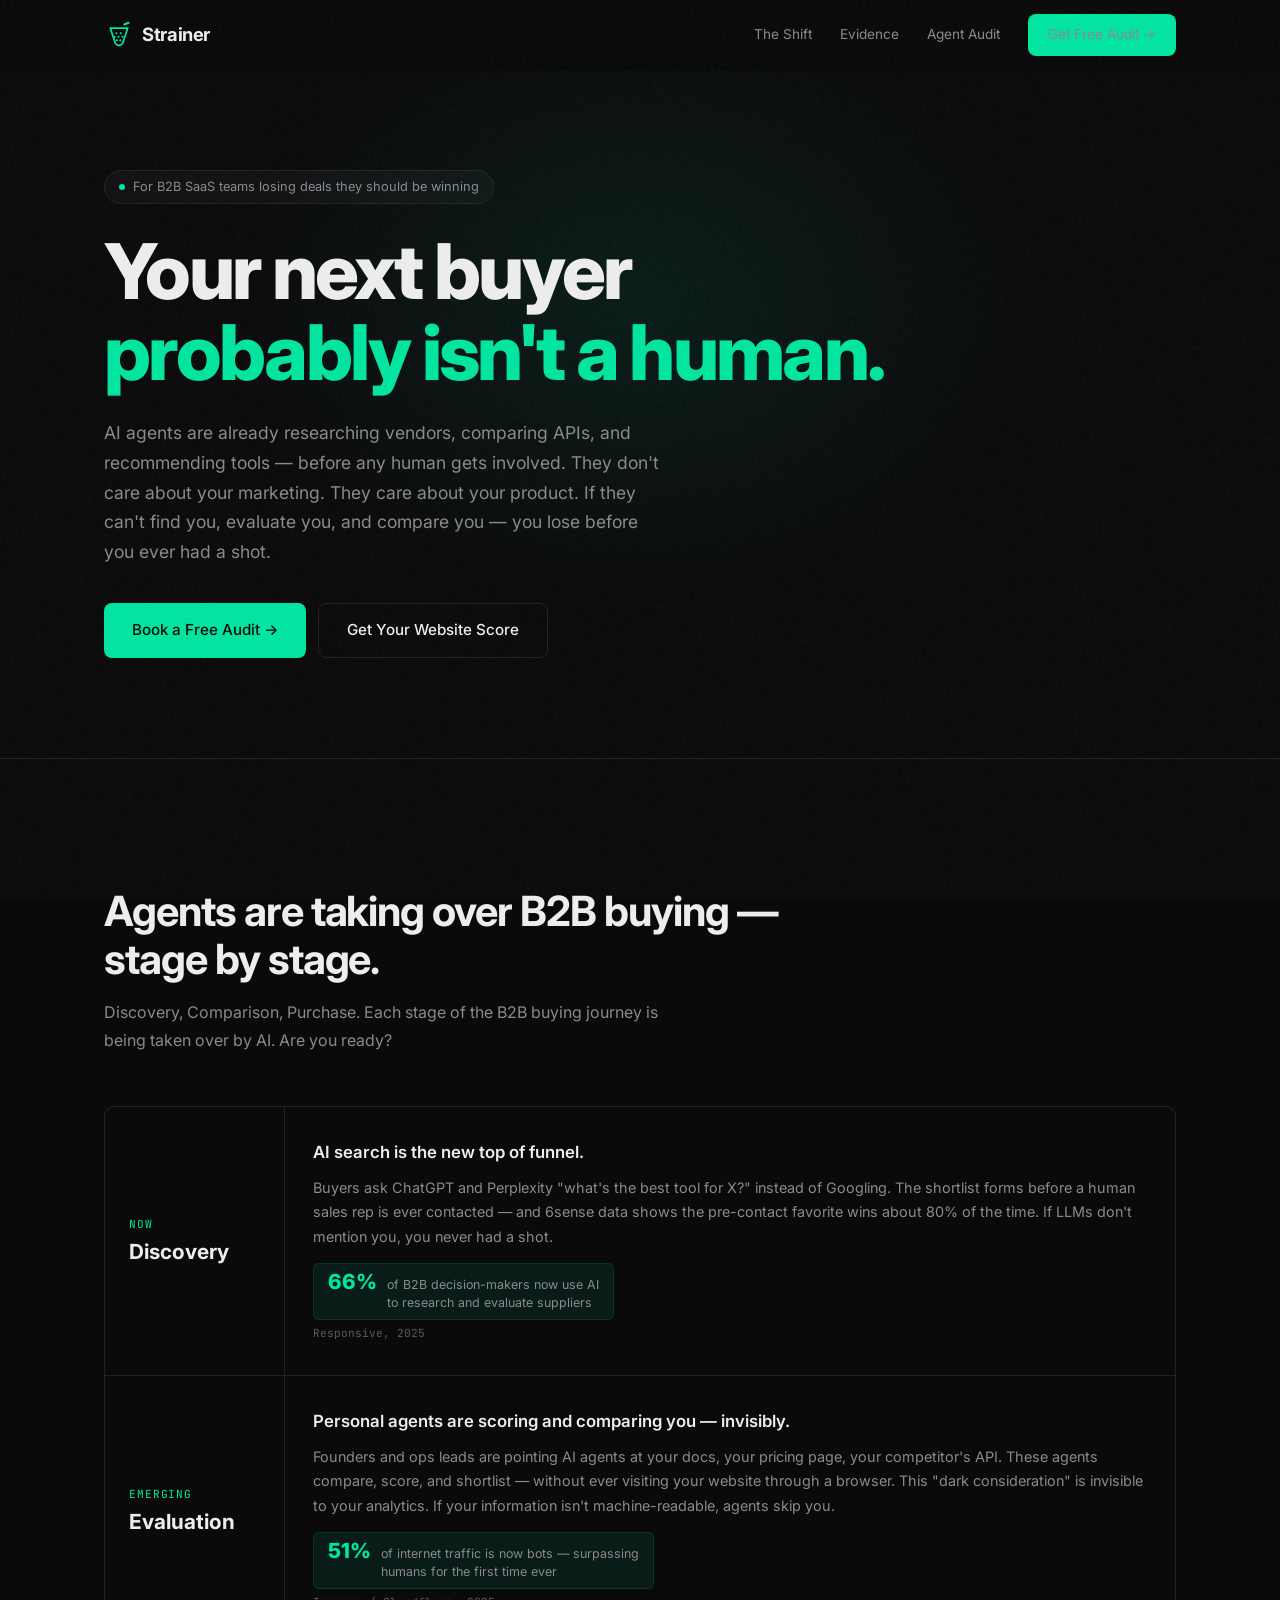
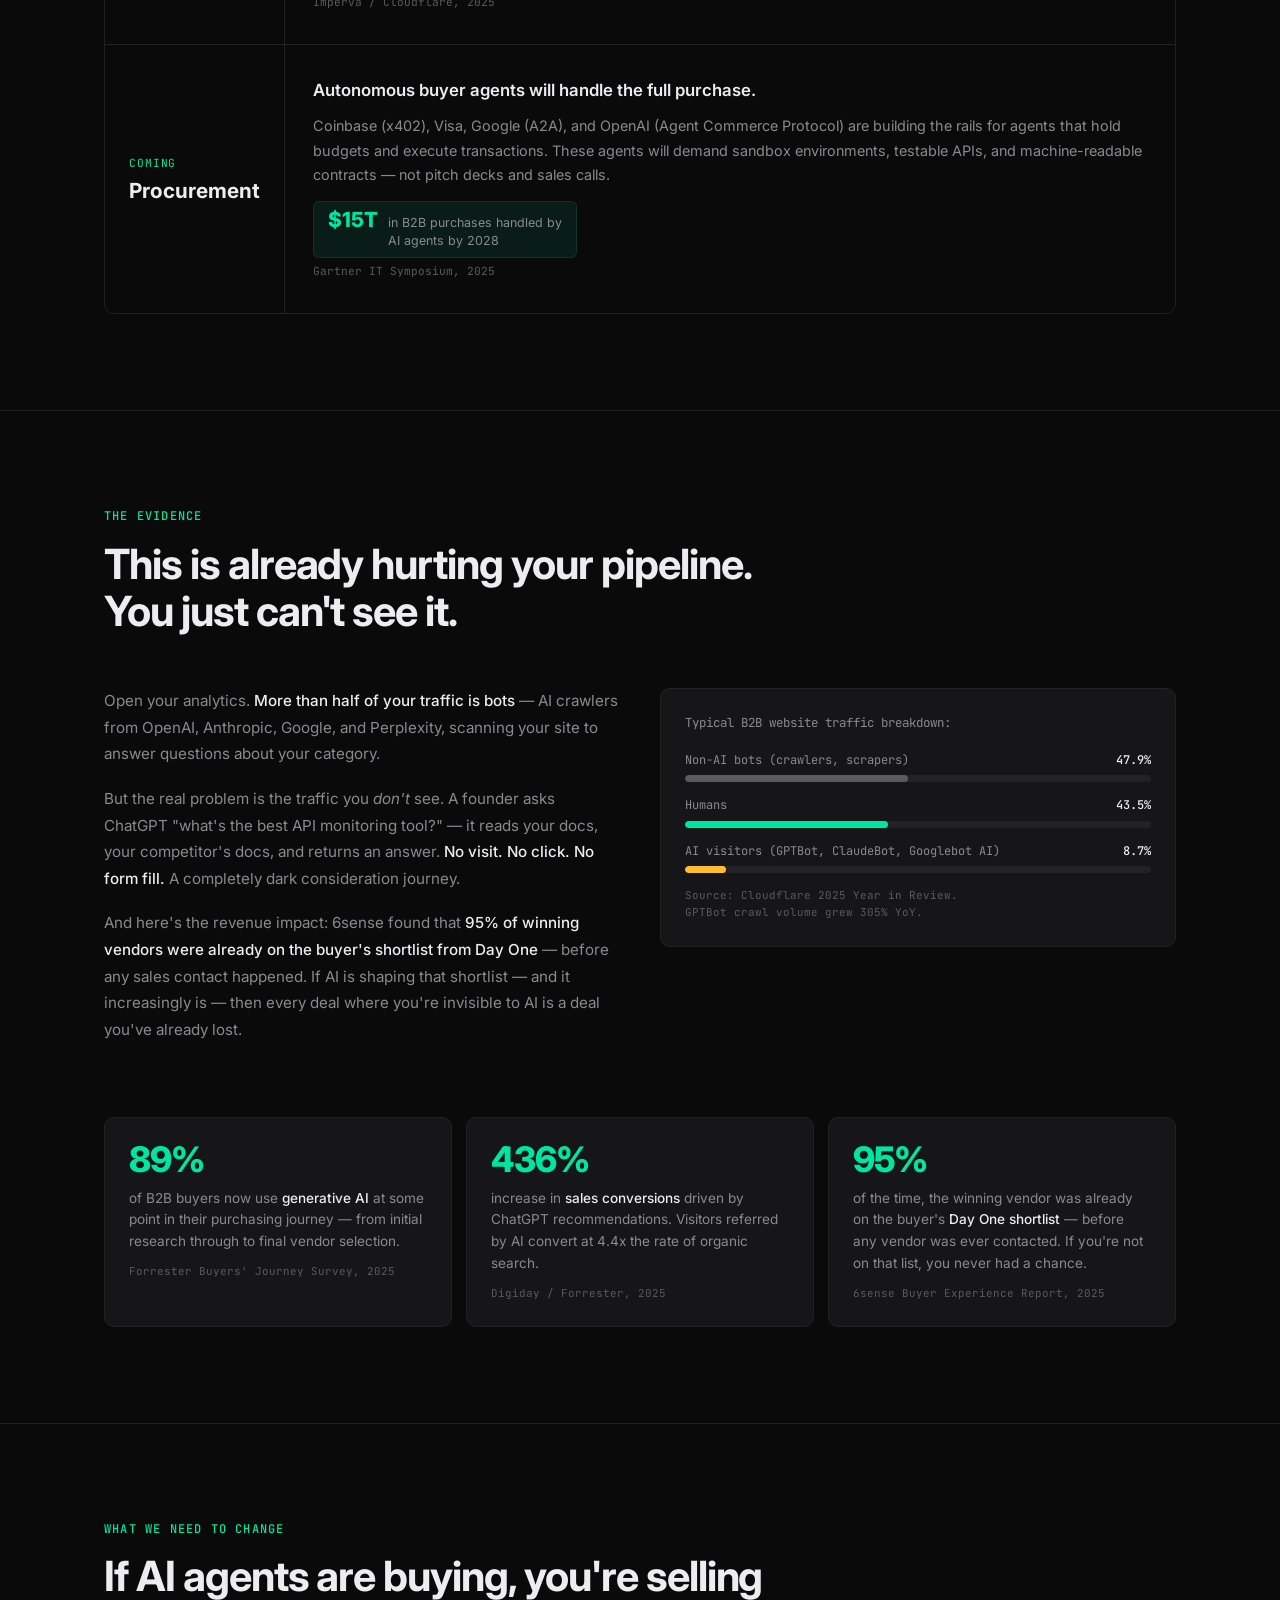
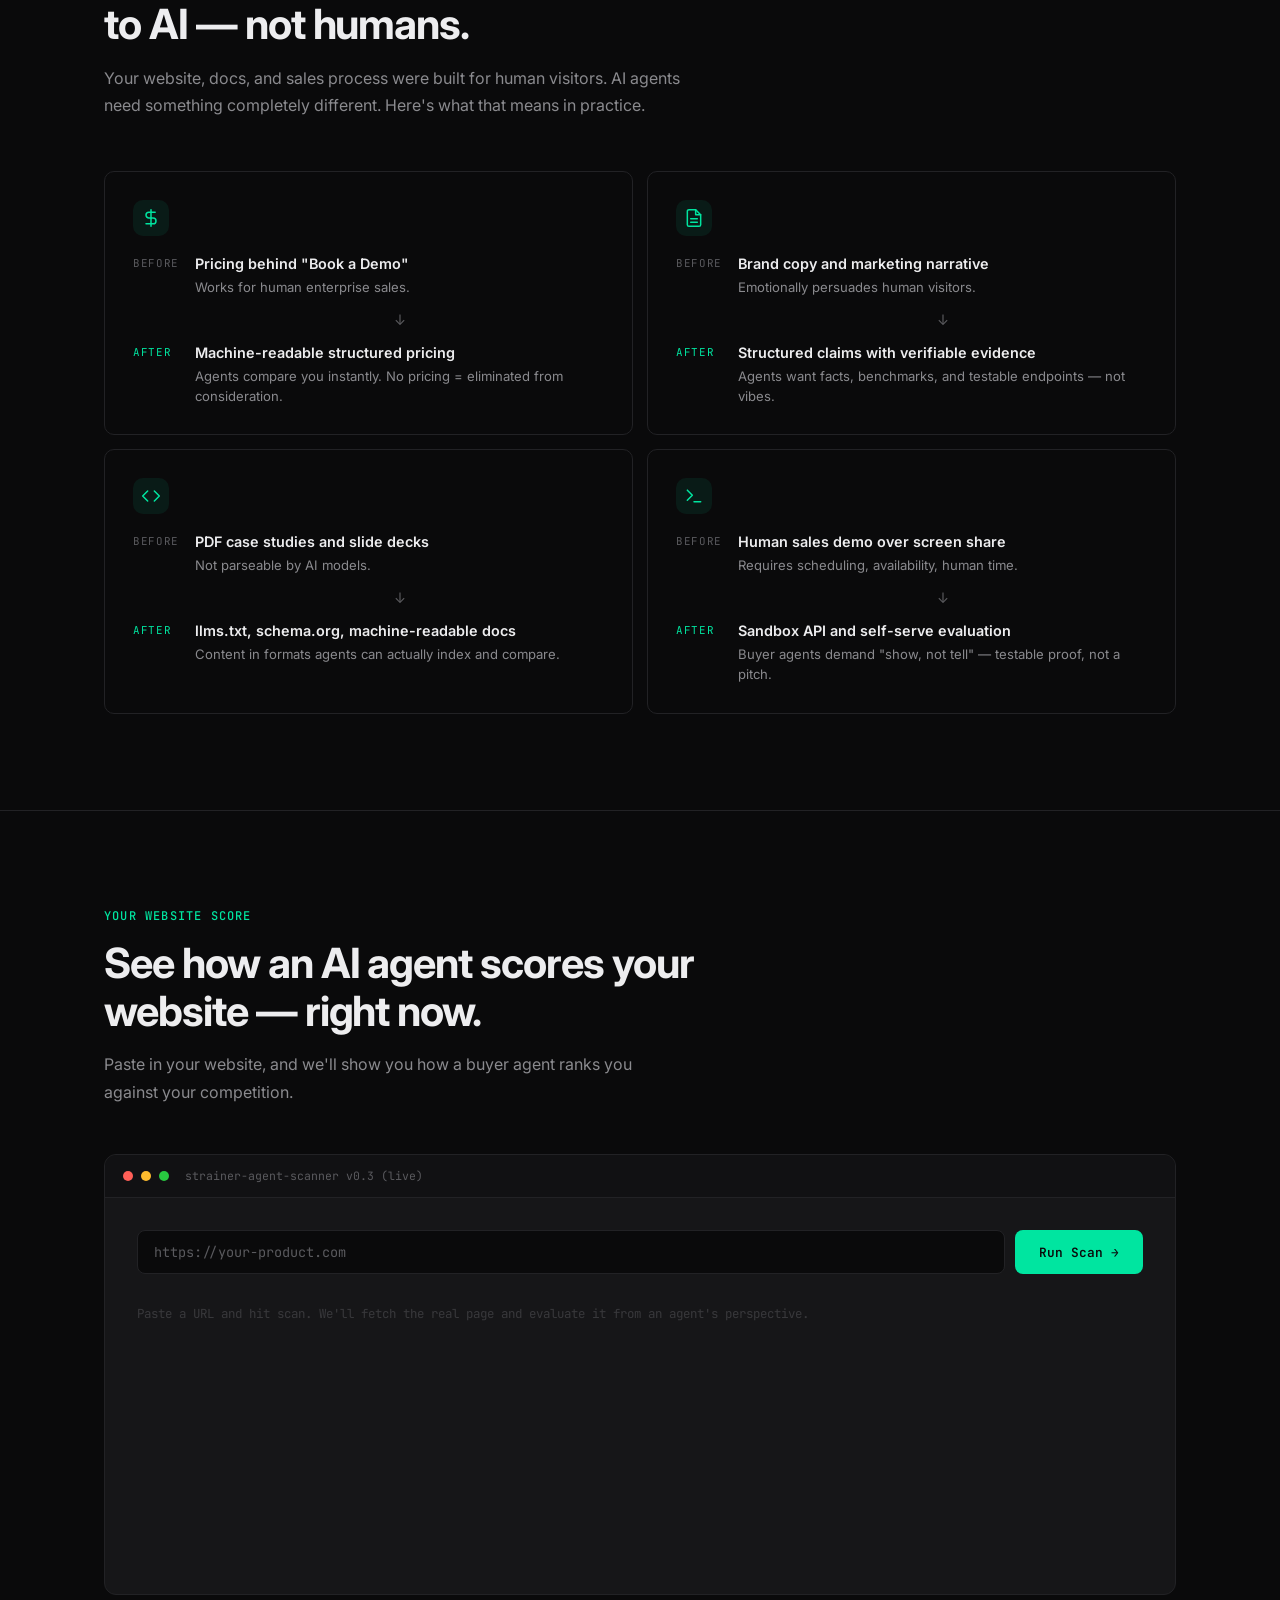
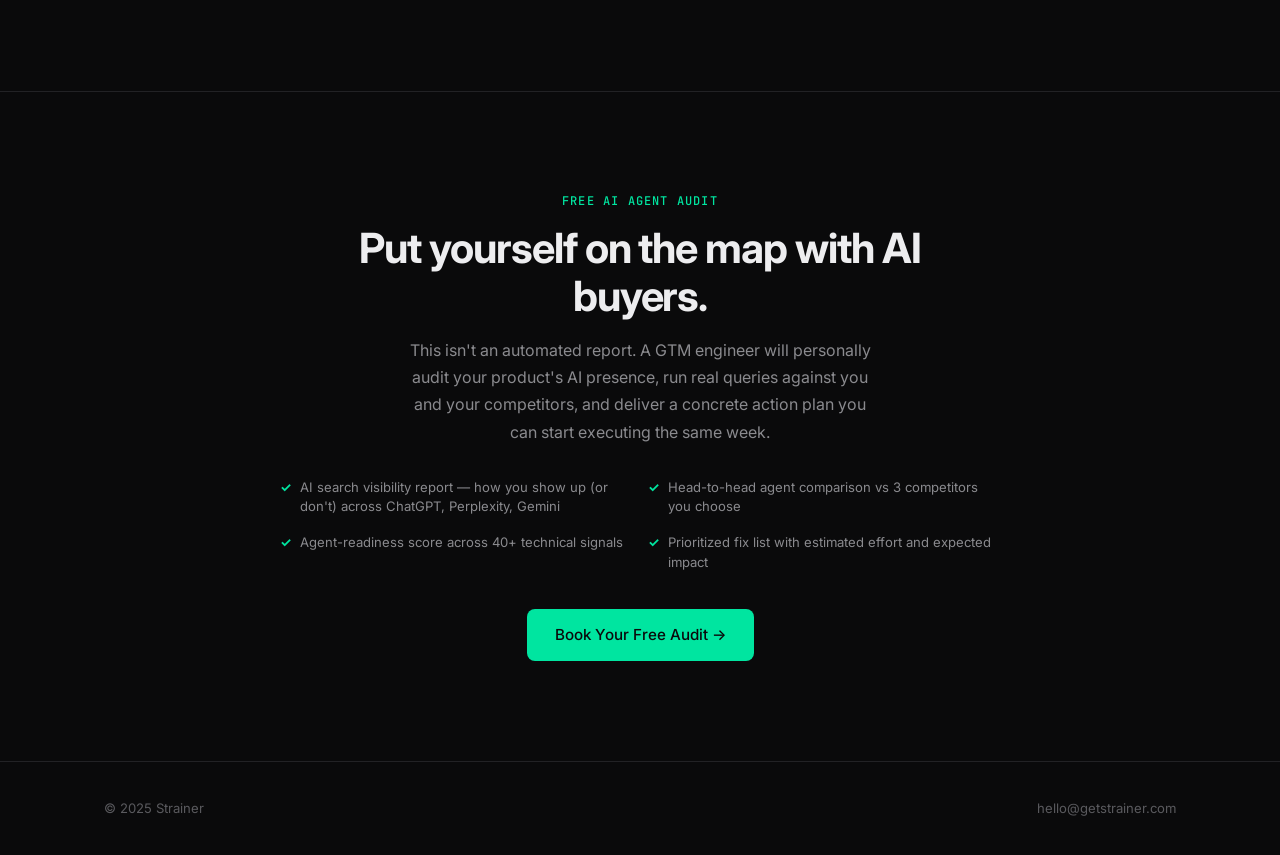
==== index.html @ af6a5005 "Update index.html" ====
<!DOCTYPE html>
<html lang="en">
<head>
    <!-- Privacy-friendly analytics by Plausible -->
<script async src="https://plausible.io/js/pa-DnuSqwWzhwF2BRM_CK2Dx.js"></script>
<script>
  window.plausible=window.plausible||function(){(plausible.q=plausible.q||[]).push(arguments)},plausible.init=plausible.init||function(i){plausible.o=i||{}};
  plausible.init()
</script>
    <script>
    !function(t,e){var o,n,p,r;e.__SV||(window.posthog=e,e._i=[],e.init=function(i,s,a){function g(t,e){var o=e.split(".");2==o.length&&(t=t[o[0]],e=o[1]),t[e]=function(){t.push([e].concat(Array.prototype.slice.call(arguments,0)))}}(p=t.createElement("script")).type="text/javascript",p.crossOrigin="anonymous",p.async=!0,p.src=s.api_host.replace(".i.posthog.com","-assets.i.posthog.com")+"/static/array.js",(r=t.getElementsByTagName("script")[0]).parentNode.insertBefore(p,r);var u=e;for(void 0!==a?u=e[a]=[]:a="posthog",u.people=u.people||[],Object.defineProperty(u,"toString",{configurable:!0,enumerable:!0,writable:!0,value:function(t){var e="posthog";return"posthog"!==a&&(e+="."+a),t||(e+=" (stub)"),e}}),Object.defineProperty(u.people,"toString",{configurable:!0,enumerable:!0,writable:!0,value:function(){return u.toString(1)+".people (stub)"}}),o="init capture register register_once register_for_session unregister unregister_for_session getFeatureFlag getFeatureFlagResult isFeatureEnabled reloadFeatureFlags updateEarlyAccessFeatureEnrollment getEarlyAccessFeatures on onFeatureFlags onSessionId getSurveys getActiveMatchingSurveys renderSurvey canRenderSurvey getNextSurveyStep identify setPersonProperties group resetGroups setPersonPropertiesForFlags resetPersonPropertiesForFlags setGroupPropertiesForFlags resetGroupPropertiesForFlags reset get_distinct_id getGroups get_session_id get_session_replay_url alias set_config startSessionRecording stopSessionRecording sessionRecordingStarted captureException loadToolbar get_property getSessionProperty createPersonProfile opt_in_capturing opt_out_capturing has_opted_in_capturing has_opted_out_capturing clear_opt_in_out_capturing debug".split(" "),n=0;n<o.length;n++)g(u,o[n]);e._i.push([i,s,a])},e.__SV=1)}(document,window.posthog||[]);
    posthog.init('phc_pkNp2dKYGXVrR8oMJzH35f4et3xNSL5hraXMkuQHuBr5', {
        api_host: 'https://eu.i.posthog.com',
        defaults: '2026-05-30',
    })
</script>
    <meta charset="UTF-8">
    <meta name="viewport" content="width=device-width, initial-scale=1.0">
    <title>Strainer — Help B2B Companies Sell to AI Agents</title>
    <meta name="description" content="Your next buyer isn't human. AI agents are researching, evaluating, and choosing B2B vendors. Most companies are invisible to them. Strainer helps you fix that.">
    <meta property="og:title" content="Strainer — Your Next Buyer Isn't Human">
    <meta property="og:description" content="AI agents are choosing B2B vendors. Is yours invisible?">
    <meta property="og:type" content="website">
    <meta property="og:url" content="https://getstrainer.com">
    <link rel="canonical" href="https://getstrainer.com">

    <link rel="preconnect" href="https://fonts.googleapis.com">
    <link rel="preconnect" href="https://fonts.gstatic.com" crossorigin>
    <link href="https://fonts.googleapis.com/css2?family=Inter:wght@300;400;500;600;700;800;900&family=JetBrains+Mono:wght@400;500;600&display=swap" rel="stylesheet">

    <style>
        *, *::before, *::after { margin: 0; padding: 0; box-sizing: border-box; }

        :root {
            --bg: #0a0a0b;
            --bg-elevated: #111113;
            --bg-card: #161618;
            --border: #222225;
            --border-hover: #333338;
            --text-primary: #ededef;
            --text-secondary: #8a8a8e;
            --text-tertiary: #5a5a5e;
            --accent: #00e5a0;
            --accent-dim: #00e5a020;
            --accent-mid: #00e5a040;
            --accent-glow: #00e5a015;
            --red: #ff5f57;
            --yellow: #febc2e;
            --green: #28c840;
            --font-body: 'Inter', -apple-system, BlinkMacSystemFont, sans-serif;
            --font-mono: 'JetBrains Mono', monospace;
        }

        html { scroll-behavior: smooth; -webkit-font-smoothing: antialiased; -moz-osx-font-smoothing: grayscale; }

        body {
            font-family: var(--font-body);
            background: var(--bg);
            color: var(--text-primary);
            line-height: 1.6;
            overflow-x: hidden;
            font-size: 15px;
        }

        body::before {
            content: '';
            position: fixed;
            top: 0; left: 0; width: 100%; height: 100%;
            background-image: url("data:image/svg+xml,%3Csvg viewBox='0 0 256 256' xmlns='http://www.w3.org/2000/svg'%3E%3Cfilter id='n'%3E%3CfeTurbulence type='fractalNoise' baseFrequency='0.9' numOctaves='4' stitchTiles='stitch'/%3E%3C/filter%3E%3Crect width='100%25' height='100%25' filter='url(%23n)' opacity='0.03'/%3E%3C/svg%3E");
            pointer-events: none;
            z-index: 9999;
        }

        a { color: inherit; text-decoration: none; }
        .container { max-width: 1120px; margin: 0 auto; padding: 0 24px; }

        /* NAV */
        nav {
            position: fixed; top: 0; left: 0; right: 0; z-index: 1000;
            padding: 14px 0;
            background: rgba(10, 10, 11, 0.85);
            backdrop-filter: blur(20px);
            -webkit-backdrop-filter: blur(20px);
            border-bottom: 1px solid transparent;
            transition: border-color 0.3s;
        }
        nav.scrolled { border-bottom-color: var(--border); }
        nav .container { display: flex; align-items: center; justify-content: space-between; }

        .logo {
            font-weight: 700; font-size: 1.15rem; letter-spacing: -0.02em;
            display: flex; align-items: center; gap: 8px;
        }
        .logo-mark {
            width: 30px; height: 30px;
            display: flex; align-items: center; justify-content: center;
        }
        .logo-mark svg { width: 28px; height: 28px; }

        .nav-links { display: flex; align-items: center; gap: 28px; }
        .nav-links a { font-size: 0.85rem; color: var(--text-secondary); transition: color 0.2s; font-weight: 400; }
        .nav-links a:hover { color: var(--text-primary); }

        .btn {
            display: inline-flex; align-items: center; gap: 8px;
            padding: 10px 20px; border-radius: 8px;
            font-family: var(--font-body); font-size: 0.85rem; font-weight: 500;
            cursor: pointer; transition: all 0.2s; border: none;
        }
        .btn-primary { background: var(--accent); color: #0a0a0b; }
        .btn-primary:hover { background: #00ffb3; transform: translateY(-1px); box-shadow: 0 4px 24px var(--accent-dim); }
        .btn-ghost { background: transparent; color: var(--text-primary); border: 1px solid var(--border); }
        .btn-ghost:hover { border-color: var(--border-hover); background: var(--bg-elevated); }
        .btn-large { font-size: 0.95rem; padding: 14px 28px; }

        /* HERO */
        .hero { padding: 170px 0 100px; position: relative; }
        .hero::before {
            content: '';
            position: absolute; top: 0; left: 50%; transform: translateX(-50%);
            width: 800px; height: 600px;
            background: radial-gradient(ellipse, var(--accent-glow) 0%, transparent 70%);
            pointer-events: none;
        }
        .hero-badge {
            display: inline-flex; align-items: center; gap: 8px;
            padding: 6px 14px; border: 1px solid var(--border); border-radius: 100px;
            font-size: 0.8rem; color: var(--text-secondary);
            margin-bottom: 28px; background: var(--bg-elevated);
        }
        .hero-badge .dot { width: 6px; height: 6px; background: var(--accent); border-radius: 50%; animation: pulse 2s infinite; }
        @keyframes pulse { 0%, 100% { opacity: 1; } 50% { opacity: 0.4; } }

        .hero h1 {
            font-size: clamp(2.8rem, 6.5vw, 4.8rem);
            font-weight: 800; line-height: 1.05; letter-spacing: -0.035em;
            max-width: 820px; margin-bottom: 24px;
        }
        .hero h1 .accent { color: var(--accent); }
        .hero p {
            font-size: 1.1rem; color: var(--text-secondary); max-width: 560px;
            line-height: 1.7; margin-bottom: 36px; font-weight: 400;
        }
        .hero-ctas { display: flex; gap: 12px; flex-wrap: wrap; }

        /* SECTIONS */
        section { padding: 96px 0; }
        .section-label {
            font-family: var(--font-mono); font-size: 0.75rem; color: var(--accent);
            text-transform: uppercase; letter-spacing: 0.1em; margin-bottom: 14px; font-weight: 500;
        }
        .section-heading {
            font-size: clamp(1.8rem, 3.5vw, 2.6rem);
            font-weight: 700; line-height: 1.15; letter-spacing: -0.025em;
            margin-bottom: 16px; max-width: 700px;
        }
        .section-sub {
            font-size: 1rem; color: var(--text-secondary); max-width: 580px;
            line-height: 1.7; font-weight: 400;
        }

        /* HORIZONS */
        .shift { border-top: 1px solid var(--border); }
        .horizons { margin-top: 52px; display: flex; flex-direction: column; }
        .horizon {
            display: grid; grid-template-columns: 180px 1fr;
            border: 1px solid var(--border); border-bottom: none;
            background: var(--bg); transition: background 0.3s;
        }
        .horizon:last-child { border-bottom: 1px solid var(--border); }
        .horizon:first-child { border-radius: 10px 10px 0 0; }
        .horizon:last-child { border-radius: 0 0 10px 10px; }
        .horizon:hover { background: var(--bg-elevated); }
        .horizon-left {
            padding: 32px 24px; border-right: 1px solid var(--border);
            display: flex; flex-direction: column; justify-content: center;
        }
        .horizon-phase {
            font-family: var(--font-mono); font-size: 0.7rem; text-transform: uppercase;
            letter-spacing: 0.08em; color: var(--accent); margin-bottom: 6px;
        }
        .horizon-stage { font-size: 1.3rem; font-weight: 700; line-height: 1.2; }
        .horizon-right { padding: 32px 28px; }
        .horizon-right h3 { font-size: 1.05rem; font-weight: 600; margin-bottom: 10px; }
        .horizon-right p { font-size: 0.9rem; color: var(--text-secondary); line-height: 1.7; margin-bottom: 14px; }
        .horizon-stat {
            display: inline-flex; align-items: baseline; gap: 10px;
            padding: 8px 14px; background: var(--accent-glow); border: 1px solid var(--accent-dim); border-radius: 6px;
        }
        .horizon-stat .stat-number { font-size: 1.3rem; font-weight: 800; color: var(--accent); line-height: 1; }
        .horizon-stat .stat-label { font-size: 0.78rem; color: var(--text-secondary); line-height: 1.4; }
        .stat-source { font-size: 0.7rem; color: var(--text-tertiary); margin-top: 5px; font-family: var(--font-mono); }

        /* EVIDENCE */
        .evidence { border-top: 1px solid var(--border); }
        .evidence-grid {
            display: grid; grid-template-columns: 1fr 1fr; gap: 40px;
            margin-top: 52px; align-items: start;
        }
        .evidence-text p { font-size: 0.95rem; color: var(--text-secondary); line-height: 1.75; margin-bottom: 18px; }
        .evidence-text p strong { color: var(--text-primary); font-weight: 500; }
        .evidence-visual {
            background: var(--bg-card); border: 1px solid var(--border); border-radius: 10px;
            padding: 24px; font-family: var(--font-mono); font-size: 0.75rem;
        }
        .traffic-bar-label { display: flex; justify-content: space-between; margin-bottom: 5px; font-size: 0.75rem; font-family: var(--font-mono); }
        .traffic-bar-label span:first-child { color: var(--text-secondary); }
        .traffic-bar-label span:last-child { color: var(--text-primary); font-weight: 500; }
        .traffic-bar { height: 7px; background: var(--border); border-radius: 4px; overflow: hidden; margin-bottom: 14px; }
        .traffic-bar-fill { height: 100%; border-radius: 4px; }
        .traffic-bar-fill.grey { background: var(--text-tertiary); }
        .traffic-bar-fill.green { background: var(--accent); }
        .traffic-bar-fill.yellow { background: var(--yellow); }

        /* REVENUE IMPACT */
        .revenue-impact {
            margin-top: 56px;
            display: grid; grid-template-columns: repeat(3, 1fr); gap: 14px;
        }
        .revenue-card {
            background: var(--bg-card); border: 1px solid var(--border); border-radius: 10px;
            padding: 24px; transition: border-color 0.3s;
        }
        .revenue-card:hover { border-color: var(--border-hover); }
        .revenue-card .big-stat {
            font-size: 2.2rem; font-weight: 800; color: var(--accent);
            line-height: 1; margin-bottom: 10px; letter-spacing: -0.03em;
        }
        .revenue-card .stat-desc { font-size: 0.85rem; color: var(--text-secondary); line-height: 1.6; }
        .revenue-card .stat-desc strong { color: var(--text-primary); font-weight: 500; }
        .revenue-card .stat-src { font-size: 0.68rem; color: var(--text-tertiary); margin-top: 10px; font-family: var(--font-mono); }

        /* WHAT'S CHANGING */
        .what-changing { border-top: 1px solid var(--border); }
        .wc-grid { display: grid; grid-template-columns: 1fr 1fr; gap: 14px; margin-top: 52px; }
        .wc-card {
            padding: 28px; border: 1px solid var(--border); border-radius: 10px;
            background: var(--bg); transition: all 0.3s;
        }
        .wc-card:hover { border-color: var(--border-hover); background: var(--bg-elevated); }
        .wc-icon { margin-bottom: 16px; width: 36px; height: 36px; display: flex; align-items: center; justify-content: center; background: rgba(0,229,160,0.08); border-radius: 10px; }
        .wc-icon svg { width: 20px; height: 20px; stroke: var(--accent); fill: none; stroke-width: 1.8; stroke-linecap: round; stroke-linejoin: round; }
        .wc-row { display: flex; align-items: flex-start; gap: 12px; }
        .wc-state {
            min-width: 50px; font-family: var(--font-mono); font-size: 0.68rem;
            text-transform: uppercase; letter-spacing: 0.06em; padding-top: 3px;
        }
        .wc-state.before { color: var(--text-tertiary); }
        .wc-state.after { color: var(--accent); }
        .wc-content h4 { font-size: 0.9rem; font-weight: 600; margin-bottom: 3px; }
        .wc-content p { font-size: 0.82rem; color: var(--text-secondary); line-height: 1.5; }
        .wc-arrow { text-align: center; color: var(--text-tertiary); font-size: 0.9rem; margin: 10px 0; padding-left: 62px; }

        /* SOME THINGS NEVER CHANGE */
        .never-change { border-top: 1px solid var(--border); }
        .nc-grid {
            display: grid; grid-template-columns: 1fr 1fr; gap: 40px;
            margin-top: 52px; align-items: start;
        }
        .nc-points { display: flex; flex-direction: column; gap: 20px; }
        .nc-point { display: flex; gap: 14px; align-items: flex-start; }
        .nc-icon {
            width: 36px; height: 36px; min-width: 36px;
            background: var(--bg-card); border: 1px solid var(--border); border-radius: 8px;
            display: flex; align-items: center; justify-content: center;
            color: var(--accent); font-size: 1rem;
        }
        .nc-point h4 { font-size: 0.95rem; font-weight: 600; margin-bottom: 4px; }
        .nc-point p { font-size: 0.85rem; color: var(--text-secondary); line-height: 1.6; }
        .nc-thesis {
            background: var(--bg-card); border: 1px solid var(--border); border-radius: 10px; padding: 28px;
        }
        .nc-thesis h3 { font-size: 1.1rem; font-weight: 700; margin-bottom: 14px; }
        .nc-thesis p { font-size: 0.9rem; color: var(--text-secondary); line-height: 1.75; margin-bottom: 14px; }
        .nc-thesis p:last-child { margin-bottom: 0; }
        .nc-thesis .hl { color: var(--accent); font-weight: 500; }

        /* SCANNER */
        .scanner { border-top: 1px solid var(--border); }
        .scanner-box {
            margin-top: 48px; background: var(--bg-card);
            border: 1px solid var(--border); border-radius: 12px; overflow: hidden;
        }
        .scanner-header {
            display: flex; align-items: center; gap: 8px;
            padding: 12px 18px; border-bottom: 1px solid var(--border); background: var(--bg-elevated);
        }
        .scanner-dot { width: 10px; height: 10px; border-radius: 50%; }
        .scanner-dot:nth-child(1) { background: var(--red); }
        .scanner-dot:nth-child(2) { background: var(--yellow); }
        .scanner-dot:nth-child(3) { background: var(--green); }
        .scanner-title { margin-left: 8px; font-family: var(--font-mono); font-size: 0.72rem; color: var(--text-tertiary); }
        .scanner-body { padding: 32px; }
        .scanner-input-row { display: flex; gap: 10px; margin-bottom: 28px; }
        .scanner-input {
            flex: 1; padding: 12px 16px;
            background: var(--bg); border: 1px solid var(--border); border-radius: 8px;
            color: var(--text-primary); font-family: var(--font-mono); font-size: 0.85rem;
            outline: none; transition: border-color 0.2s;
        }
        .scanner-input:focus { border-color: var(--accent); }
        .scanner-input::placeholder { color: var(--text-tertiary); }
        .scan-btn {
            padding: 12px 24px; background: var(--accent); color: #0a0a0b; border: none;
            border-radius: 8px; font-family: var(--font-mono); font-size: 0.8rem; font-weight: 600;
            cursor: pointer; transition: all 0.2s; white-space: nowrap;
        }
        .scan-btn:hover { background: #00ffb3; }
        .scan-btn:disabled { opacity: 0.5; cursor: not-allowed; }
        .scanner-output {
            font-family: var(--font-mono); font-size: 0.78rem; line-height: 1.9;
            min-height: 260px; color: var(--text-tertiary);
        }
        .scanner-output .line { opacity: 0; transform: translateY(3px); animation: lineIn 0.25s forwards; }
        .scanner-output .cmd { color: var(--accent); }
        .scanner-output .warn { color: var(--yellow); }
        .scanner-output .err { color: var(--red); }
        .scanner-output .ok { color: var(--green); }
        .scanner-output .info { color: var(--text-secondary); }
        .scanner-output .agent-says {
            display: block; margin-top: 8px; padding: 14px 16px;
            background: var(--bg); border: 1px solid var(--border); border-radius: 6px;
            color: var(--text-secondary); font-size: 0.78rem; line-height: 1.7; white-space: pre-wrap;
        }
        .scanner-output .agent-says em { color: var(--red); font-style: normal; font-weight: 500; }
        @keyframes lineIn { to { opacity: 1; transform: translateY(0); } }

        .scanner-cta {
            margin-top: 20px; padding: 18px 20px;
            background: var(--accent-glow); border: 1px solid var(--accent-dim); border-radius: 8px;
            display: none; align-items: center; justify-content: space-between; gap: 16px;
        }
        .scanner-cta.visible { display: flex; }
        .scanner-cta p { font-size: 0.9rem; color: var(--text-primary); }
        .scanner-cta p span { color: var(--text-secondary); font-size: 0.82rem; display: block; margin-top: 3px; }

        /* FINAL CTA */
        .final-cta { border-top: 1px solid var(--border); text-align: center; padding: 100px 0; }
        .final-cta .section-heading { max-width: 600px; margin: 0 auto 16px; }
        .final-cta .section-sub { max-width: 480px; margin: 0 auto 32px; }
        .audit-features { display: grid; grid-template-columns: 1fr 1fr; gap: 16px; margin-bottom: 36px; max-width: 720px; margin-left: auto; margin-right: auto; text-align: left; }
        .audit-feature { display: flex; align-items: flex-start; gap: 8px; font-size: 0.82rem; color: var(--text-secondary); line-height: 1.5; }
        .audit-feature .check { color: var(--accent); font-weight: 700; }

        /* FOOTER */
        footer { border-top: 1px solid var(--border); padding: 36px 0; }
        footer .container { display: flex; justify-content: space-between; align-items: center; }
        .footer-left { font-size: 0.82rem; color: var(--text-tertiary); }
        .footer-links { display: flex; gap: 20px; }
        .footer-links a { font-size: 0.82rem; color: var(--text-tertiary); transition: color 0.2s; }
        .footer-links a:hover { color: var(--text-secondary); }

        .reveal { opacity: 0; transform: translateY(20px); transition: opacity 0.5s ease, transform 0.5s ease; }
        .reveal.visible { opacity: 1; transform: translateY(0); }

        .mobile-menu-btn {
            display: none; background: none; border: none;
            color: var(--text-primary); font-size: 1.3rem; cursor: pointer; padding: 4px;
        }

        @media (max-width: 900px) {
            .horizon { grid-template-columns: 1fr; }
            .horizon-left { border-right: none; border-bottom: 1px solid var(--border); padding: 20px 24px; }
            .horizon-right { padding: 24px; }
            .evidence-grid, .nc-grid { grid-template-columns: 1fr; gap: 28px; }
            .wc-grid { grid-template-columns: 1fr; }
            .revenue-impact { grid-template-columns: 1fr; }
        }

        @media (max-width: 640px) {
            .hero { padding: 130px 0 72px; }
            .hero h1 { font-size: 2.3rem; }
            .nav-links { display: none; }
            .nav-links.open {
                display: flex; flex-direction: column;
                position: absolute; top: 100%; left: 0; right: 0;
                background: var(--bg); border-bottom: 1px solid var(--border);
                padding: 20px; gap: 16px;
            }
            .mobile-menu-btn { display: block; }
            .scanner-input-row { flex-direction: column; }
            .scanner-cta { flex-direction: column; text-align: center; }
            .hero-ctas { flex-direction: column; }
            .hero-ctas .btn { text-align: center; justify-content: center; }
            footer .container { flex-direction: column; gap: 14px; text-align: center; }
            section { padding: 64px 0; }
            .scanner-body { padding: 20px; }
            .audit-features { grid-template-columns: 1fr; gap: 12px; }
        }
    </style>
    <!-- RB2B visitor identification -->
    <script>!function(key) {if (window.reb2b) return;window.reb2b = {loaded: true};var s = document.createElement("script");s.async = true;s.src = "https://ddwl4m2hdecbv.cloudfront.net/b/" + key + "/" + key + ".js.gz";document.getElementsByTagName("script")[0].parentNode.insertBefore(s, document.getElementsByTagName("script")[0]);}("1N5W0HJ1PKO5");</script>
</head>
<body>

    <!-- NAV -->
    <nav id="nav">
        <div class="container">
            <a href="/" class="logo">
                <div class="logo-mark">
                    <svg viewBox="0 0 32 32" fill="none" xmlns="http://www.w3.org/2000/svg">
                        <!-- Handle -->
                        <path d="M22 4 L27 2" stroke="#00e5a0" stroke-width="2.2" stroke-linecap="round"/>
                        <!-- Bowl outline -->
                        <path d="M6 8 L26 8 L20 26 Q16 30 12 26 Z" stroke="#00e5a0" stroke-width="2" fill="none" stroke-linejoin="round"/>
                        <!-- Holes -->
                        <circle cx="13" cy="14" r="1.2" fill="#00e5a0"/>
                        <circle cx="18" cy="14" r="1.2" fill="#00e5a0"/>
                        <circle cx="15.5" cy="18" r="1.2" fill="#00e5a0"/>
                        <circle cx="11" cy="18" r="1.2" fill="#00e5a0"/>
                        <circle cx="20" cy="18" r="1.2" fill="#00e5a0"/>
                        <circle cx="13.5" cy="22" r="1.2" fill="#00e5a0"/>
                        <circle cx="17.5" cy="22" r="1.2" fill="#00e5a0"/>
                    </svg>
                </div>
                Strainer
            </a>
            <button class="mobile-menu-btn" onclick="document.querySelector('.nav-links').classList.toggle('open')" aria-label="Menu">&#9776;</button>
            <div class="nav-links">
                <a href="#shift">The Shift</a>
                <a href="#evidence">Evidence</a>
                <a href="#scanner">Agent Audit</a>
                <a href="https://calendly.com/dafydd-getstrainer/30min" target="_blank" class="btn btn-primary">Get Free Audit →</a>
            </div>
        </div>
    </nav>

    <!-- HERO -->
    <section class="hero">
        <div class="container">
            <div class="hero-badge">
                <span class="dot"></span>
                For B2B SaaS teams losing deals they should be winning
            </div>
            <h1 class="reveal">Your next buyer<br><span class="accent">probably isn't a human.</span></h1>
            <p class="reveal">AI agents are already researching vendors, comparing APIs, and recommending tools — before any human gets involved. They don't care about your marketing. They care about your product. If they can't find you, evaluate you, and compare you — you lose before you ever had a shot.</p>
            <div class="hero-ctas reveal">
                <a href="https://calendly.com/dafydd-getstrainer/30min" target="_blank" class="btn btn-primary btn-large">Book a Free Audit →</a>
                <a href="#scanner" class="btn btn-ghost btn-large">Get Your Website Score</a>
            </div>
        </div>
    </section>

    <!-- THE SHIFT -->
    <section class="shift" id="shift">
        <div class="container">
            <div class="section-label reveal">The Shift</div>
            <h2 class="section-heading reveal">Agents are taking over B2B buying — stage by stage.</h2>
            <p class="section-sub reveal">Discovery, Comparison, Purchase. Each stage of the B2B buying journey is being taken over by AI. Are you ready?</p>

            <div class="horizons">
                <div class="horizon reveal">
                    <div class="horizon-left">
                        <div class="horizon-phase">Now</div>
                        <div class="horizon-stage">Discovery</div>
                    </div>
                    <div class="horizon-right">
                        <h3>AI search is the new top of funnel.</h3>
                        <p>Buyers ask ChatGPT and Perplexity "what's the best tool for X?" instead of Googling. The shortlist forms before a human sales rep is ever contacted — and 6sense data shows the pre-contact favorite wins about 80% of the time. If LLMs don't mention you, you never had a shot.</p>
                        <div class="horizon-stat">
                            <span class="stat-number">66%</span>
                            <span class="stat-label">of B2B decision-makers now use AI<br>to research and evaluate suppliers</span>
                        </div>
                        <div class="stat-source">Responsive, 2025</div>
                    </div>
                </div>

                <div class="horizon reveal">
                    <div class="horizon-left">
                        <div class="horizon-phase">Emerging</div>
                        <div class="horizon-stage">Evaluation</div>
                    </div>
                    <div class="horizon-right">
                        <h3>Personal agents are scoring and comparing you — invisibly.</h3>
                        <p>Founders and ops leads are pointing AI agents at your docs, your pricing page, your competitor's API. These agents compare, score, and shortlist — without ever visiting your website through a browser. This "dark consideration" is invisible to your analytics. If your information isn't machine-readable, agents skip you.</p>
                        <div class="horizon-stat">
                            <span class="stat-number">51%</span>
                            <span class="stat-label">of internet traffic is now bots — surpassing<br>humans for the first time ever</span>
                        </div>
                        <div class="stat-source">Imperva / Cloudflare, 2025</div>
                    </div>
                </div>

                <div class="horizon reveal">
                    <div class="horizon-left">
                        <div class="horizon-phase">Coming</div>
                        <div class="horizon-stage">Procurement</div>
                    </div>
                    <div class="horizon-right">
                        <h3>Autonomous buyer agents will handle the full purchase.</h3>
                        <p>Coinbase (x402), Visa, Google (A2A), and OpenAI (Agent Commerce Protocol) are building the rails for agents that hold budgets and execute transactions. These agents will demand sandbox environments, testable APIs, and machine-readable contracts — not pitch decks and sales calls.</p>
                        <div class="horizon-stat">
                            <span class="stat-number">$15T</span>
                            <span class="stat-label">in B2B purchases handled by<br>AI agents by 2028</span>
                        </div>
                        <div class="stat-source">Gartner IT Symposium, 2025</div>
                    </div>
                </div>
            </div>
        </div>
    </section>

    <!-- EVIDENCE -->
    <section class="evidence" id="evidence">
        <div class="container">
            <div class="section-label reveal">The Evidence</div>
            <h2 class="section-heading reveal">This is already hurting your pipeline. You just can't see it.</h2>

            <div class="evidence-grid">
                <div class="evidence-text reveal">
                    <p>Open your analytics. <strong>More than half of your traffic is bots</strong> — AI crawlers from OpenAI, Anthropic, Google, and Perplexity, scanning your site to answer questions about your category.</p>
                    <p>But the real problem is the traffic you <em>don't</em> see. A founder asks ChatGPT "what's the best API monitoring tool?" — it reads your docs, your competitor's docs, and returns an answer. <strong>No visit. No click. No form fill.</strong> A completely dark consideration journey.</p>
                    <p>And here's the revenue impact: 6sense found that <strong>95% of winning vendors were already on the buyer's shortlist from Day One</strong> — before any sales contact happened. If AI is shaping that shortlist — and it increasingly is — then every deal where you're invisible to AI is a deal you've already lost.</p>
                </div>
                <div class="evidence-visual reveal">
                    <div style="color: var(--text-secondary); margin-bottom: 18px; font-size: 0.78rem;">Typical B2B website traffic breakdown:</div>
                    <div class="traffic-bar-container">
                        <div class="traffic-bar-label"><span>Non-AI bots (crawlers, scrapers)</span><span>47.9%</span></div>
                        <div class="traffic-bar"><div class="traffic-bar-fill grey" style="width: 47.9%"></div></div>
                        <div class="traffic-bar-label"><span>Humans</span><span>43.5%</span></div>
                        <div class="traffic-bar"><div class="traffic-bar-fill green" style="width: 43.5%"></div></div>
                        <div class="traffic-bar-label"><span>AI visitors (GPTBot, ClaudeBot, Googlebot AI)</span><span>8.7%</span></div>
                        <div class="traffic-bar"><div class="traffic-bar-fill yellow" style="width: 8.7%"></div></div>
                    </div>
                    <div style="color: var(--text-tertiary); font-size: 0.68rem; margin-top: 14px; line-height: 1.6;">
                        Source: Cloudflare 2025 Year in Review.<br>
                        GPTBot crawl volume grew 305% YoY.
                    </div>
                </div>
            </div>

            <!-- Revenue Impact Cards -->
            <div class="revenue-impact">
                <div class="revenue-card reveal">
                    <div class="big-stat">89%</div>
                    <div class="stat-desc">of B2B buyers now use <strong>generative AI</strong> at some point in their purchasing journey — from initial research through to final vendor selection.</div>
                    <div class="stat-src">Forrester Buyers' Journey Survey, 2025</div>
                </div>
                <div class="revenue-card reveal">
                    <div class="big-stat">436%</div>
                    <div class="stat-desc">increase in <strong>sales conversions</strong> driven by ChatGPT recommendations. Visitors referred by AI convert at 4.4x the rate of organic search.</div>
                    <div class="stat-src">Digiday / Forrester, 2025</div>
                </div>
                <div class="revenue-card reveal">
                    <div class="big-stat">95%</div>
                    <div class="stat-desc">of the time, the winning vendor was already on the buyer's <strong>Day One shortlist</strong> — before any vendor was ever contacted. If you're not on that list, you never had a chance.</div>
                    <div class="stat-src">6sense Buyer Experience Report, 2025</div>
                </div>
            </div>
        </div>
    </section>

    <!-- WHAT NEEDS TO CHANGE -->
    <section class="what-changing" id="changing">
        <div class="container">
            <div class="section-label reveal">What We Need to Change</div>
            <h2 class="section-heading reveal">If AI agents are buying, you're selling to AI — not humans.</h2>
            <p class="section-sub reveal">Your website, docs, and sales process were built for human visitors. AI agents need something completely different. Here's what that means in practice.</p>

            <div class="wc-grid">
                <div class="wc-card reveal">
                    <div class="wc-icon"><svg viewBox="0 0 24 24"><path d="M12 2v20M17 5H9.5a3.5 3.5 0 0 0 0 7h5a3.5 3.5 0 0 1 0 7H6"/></svg></div>
                    <div class="wc-row">
                        <div class="wc-state before">Before</div>
                        <div class="wc-content">
                            <h4>Pricing behind "Book a Demo"</h4>
                            <p>Works for human enterprise sales.</p>
                        </div>
                    </div>
                    <div class="wc-arrow">↓</div>
                    <div class="wc-row">
                        <div class="wc-state after">After</div>
                        <div class="wc-content">
                            <h4>Machine-readable structured pricing</h4>
                            <p>Agents compare you instantly. No pricing = eliminated from consideration.</p>
                        </div>
                    </div>
                </div>

                <div class="wc-card reveal">
                    <div class="wc-icon"><svg viewBox="0 0 24 24"><path d="M14 2H6a2 2 0 0 0-2 2v16a2 2 0 0 0 2 2h12a2 2 0 0 0 2-2V8z"/><polyline points="14 2 14 8 20 8"/><line x1="16" y1="13" x2="8" y2="13"/><line x1="16" y1="17" x2="8" y2="17"/></svg></div>
                    <div class="wc-row">
                        <div class="wc-state before">Before</div>
                        <div class="wc-content">
                            <h4>Brand copy and marketing narrative</h4>
                            <p>Emotionally persuades human visitors.</p>
                        </div>
                    </div>
                    <div class="wc-arrow">↓</div>
                    <div class="wc-row">
                        <div class="wc-state after">After</div>
                        <div class="wc-content">
                            <h4>Structured claims with verifiable evidence</h4>
                            <p>Agents want facts, benchmarks, and testable endpoints — not vibes.</p>
                        </div>
                    </div>
                </div>

                <div class="wc-card reveal">
                    <div class="wc-icon"><svg viewBox="0 0 24 24"><polyline points="16 18 22 12 16 6"/><polyline points="8 6 2 12 8 18"/></svg></div>
                    <div class="wc-row">
                        <div class="wc-state before">Before</div>
                        <div class="wc-content">
                            <h4>PDF case studies and slide decks</h4>
                            <p>Not parseable by AI models.</p>
                        </div>
                    </div>
                    <div class="wc-arrow">↓</div>
                    <div class="wc-row">
                        <div class="wc-state after">After</div>
                        <div class="wc-content">
                            <h4>llms.txt, schema.org, machine-readable docs</h4>
                            <p>Content in formats agents can actually index and compare.</p>
                        </div>
                    </div>
                </div>

                <div class="wc-card reveal">
                    <div class="wc-icon"><svg viewBox="0 0 24 24"><polyline points="4 17 10 11 4 5"/><line x1="12" y1="19" x2="20" y2="19"/></svg></div>
                    <div class="wc-row">
                        <div class="wc-state before">Before</div>
                        <div class="wc-content">
                            <h4>Human sales demo over screen share</h4>
                            <p>Requires scheduling, availability, human time.</p>
                        </div>
                    </div>
                    <div class="wc-arrow">↓</div>
                    <div class="wc-row">
                        <div class="wc-state after">After</div>
                        <div class="wc-content">
                            <h4>Sandbox API and self-serve evaluation</h4>
                            <p>Buyer agents demand "show, not tell" — testable proof, not a pitch.</p>
                        </div>
                    </div>
                </div>
            </div>
        </div>
    </section>

    <!-- SCANNER -->
    <section class="scanner" id="scanner">
        <div class="container">
            <div class="section-label reveal">Your Website Score</div>
            <h2 class="section-heading reveal">See how an AI agent scores your website — right now.</h2>
            <p class="section-sub reveal">Paste in your website, and we'll show you how a buyer agent ranks you against your competition.</p>

            <div class="scanner-box reveal">
                <div class="scanner-header">
                    <span class="scanner-dot"></span>
                    <span class="scanner-dot"></span>
                    <span class="scanner-dot"></span>
                    <span class="scanner-title">strainer-agent-scanner v0.3 (live)</span>
                </div>
                <div class="scanner-body">
                    <div class="scanner-input-row">
                        <input type="url" class="scanner-input" id="scanUrl" placeholder="https://your-product.com" />
                        <button class="scan-btn" id="scanBtn" onclick="runScan()">Run Scan →</button>
                    </div>
                    <div class="scanner-output" id="scannerOutput">
                        <div style="color: var(--text-tertiary); opacity: 0.5">Paste a URL and hit scan. We'll fetch the real page and evaluate it from an agent's perspective.</div>
                    </div>
                    <div class="scanner-cta" id="scannerCta">
                        <p>
                            This is a surface-level scan.
                            <span>The full AI Agent Audit tests 40+ signals and tells you exactly how to fix each one.</span>
                        </p>
                        <a href="https://calendly.com/dafydd-getstrainer/30min" target="_blank" class="btn btn-primary" style="white-space: nowrap;">Get Full Audit →</a>
                    </div>
                </div>
            </div>
        </div>
    </section>

    <!-- FINAL CTA -->
    <section class="final-cta">
        <div class="container">
            <div class="section-label reveal">Free AI Agent Audit</div>
            <h2 class="section-heading reveal">Put yourself on the map with AI buyers.</h2>
            <p class="section-sub reveal">This isn't an automated report. A GTM engineer will personally audit your product's AI presence, run real queries against you and your competitors, and deliver a concrete action plan you can start executing the same week.</p>

            <div class="audit-features reveal">
                <div class="audit-feature"><span class="check">✓</span> AI search visibility report — how you show up (or don't) across ChatGPT, Perplexity, Gemini</div>
                <div class="audit-feature"><span class="check">✓</span> Head-to-head agent comparison vs 3 competitors you choose</div>
                <div class="audit-feature"><span class="check">✓</span> Agent-readiness score across 40+ technical signals</div>
                <div class="audit-feature"><span class="check">✓</span> Prioritized fix list with estimated effort and expected impact</div>
            </div>

            <a href="https://calendly.com/dafydd-getstrainer/30min" target="_blank" class="btn btn-primary btn-large reveal">Book Your Free Audit →</a>
        </div>
    </section>

    <!-- FOOTER -->
    <footer>
        <div class="container">
            <div class="footer-left">&copy; 2025 Strainer</div>
            <div class="footer-links">
                <a href="mailto:hello@getstrainer.com">hello@getstrainer.com</a>
            </div>
        </div>
    </footer>

    <script>
        // Nav
        const nav = document.getElementById('nav');
        window.addEventListener('scroll', () => nav.classList.toggle('scrolled', window.scrollY > 20));

        // Reveal
        const obs = new IntersectionObserver((entries) => {
            entries.forEach(e => { if (e.isIntersecting) e.target.classList.add('visible'); });
        }, { threshold: 0.08, rootMargin: '0px 0px -30px 0px' });
        document.querySelectorAll('.reveal').forEach(el => obs.observe(el));
        setTimeout(() => document.querySelectorAll('.hero .reveal').forEach(el => el.classList.add('visible')), 80);

        // ========== SCANNER ==========
        // Your Cloudflare Worker (primary), public proxies as fallback
        // Replace WORKER_URL with your deployed worker URL, e.g.:
        // const WORKER_URL = 'https://strainer-proxy.YOUR-SUBDOMAIN.workers.dev';
        const WORKER_URL = null; // ← set this after deploying the worker

        const PROXIES = [
            ...(WORKER_URL ? [url => `${WORKER_URL}?url=${encodeURIComponent(url)}`] : []),
            url => `https://corsproxy.io/?${encodeURIComponent(url)}`,
            url => `https://api.allorigins.win/raw?url=${encodeURIComponent(url)}`,
            url => `https://api.codetabs.com/v1/proxy?quest=${encodeURIComponent(url)}`,
        ];

        async function fetchViaProxy(url) {
            for (let i = 0; i < PROXIES.length; i++) {
                try {
                    const controller = new AbortController();
                    const timeout = setTimeout(() => controller.abort(), 8000);
                    const resp = await fetch(PROXIES[i](url), { signal: controller.signal });
                    clearTimeout(timeout);
                    if (!resp.ok) continue;
                    const text = await resp.text();
                    if (text && text.length > 100) return text;
                } catch (e) { /* try next proxy */ }
            }
            return null;
        }

        async function runScan() {
            const rawUrl = document.getElementById('scanUrl').value.trim();
            if (!rawUrl) return;

            const btn = document.getElementById('scanBtn');
            const output = document.getElementById('scannerOutput');
            const cta = document.getElementById('scannerCta');
            btn.disabled = true;
            btn.textContent = 'Scanning...';
            output.innerHTML = '';
            cta.classList.remove('visible');

            let url = rawUrl;
            if (!url.startsWith('http')) url = 'https://' + url;
            let hostname, origin;
            try { const u = new URL(url); hostname = u.hostname; origin = u.origin; } catch { hostname = rawUrl; origin = ''; }

            const log = (text, delay) => new Promise(resolve => {
                setTimeout(() => {
                    const div = document.createElement('div');
                    div.className = 'line';
                    div.innerHTML = text;
                    output.appendChild(div);
                    output.scrollTop = output.scrollHeight;
                    resolve();
                }, delay);
            });

            await log(`<span class="cmd">$</span> strainer scan --target ${hostname} --live`, 0);
            await log(`<span class="info">Fetching ${hostname}...</span>`, 400);

            // Fetch main page
            let html = await fetchViaProxy(url);
            let fetchOk = !!html;

            if (!fetchOk) {
                await log(`<span class="warn">⚠ Could not fetch main page (site may block proxy requests).</span>`, 300);
                await log(`<span class="info">Checking auxiliary files (robots.txt, llms.txt)...</span>`, 300);
            } else {
                await log(`<span class="ok">✓</span> Fetched ${(html.length / 1024).toFixed(0)}KB of HTML`, 300);
            }

            // Fetch robots.txt and llms.txt in parallel
            const [robotsTxt, llmsTxt] = await Promise.all([
                origin ? fetchViaProxy(origin + '/robots.txt') : Promise.resolve(null),
                origin ? fetchViaProxy(origin + '/llms.txt') : Promise.resolve(null),
            ]);

            const parser = new DOMParser();
            const doc = fetchOk ? parser.parseFromString(html, 'text/html') : null;

            // Checks
            const c = {
                title: doc ? (doc.querySelector('title')?.textContent?.trim() || '') : '',
                metaDesc: doc ? (doc.querySelector('meta[name="description"]')?.getAttribute('content') || '') : '',
                jsonLd: doc ? doc.querySelectorAll('script[type="application/ld+json"]').length : 0,
                schemaOrg: fetchOk ? html.includes('schema.org') : false,
                hasLlmsTxt: llmsTxt && llmsTxt.length > 20 && !llmsTxt.includes('<!DOCTYPE') && !llmsTxt.includes('<html') && !/404|not found/i.test(llmsTxt.substring(0, 50)),
                hasPricing: fetchOk ? /pric(e|ing)\b/i.test(html) && /\$\d|€\d|£\d|\d+\s*\/\s*mo|\d+\s*per\s*(month|year)|free\s*tier|free\s*plan/i.test(html) : false,
                priceMentioned: fetchOk ? /pric(e|ing)\b/i.test(html) : false,
                hasApiDocs: fetchOk ? /api[-\s]?doc|swagger|openapi|\/docs\b|developer\s*portal/i.test(html) : false,
                contactGate: fetchOk ? /book\s*a?\s*(demo|call|meeting)|contact\s*sales|talk\s*to\s*sales|request\s*a?\s*demo/i.test(html) : false,
                wordCount: doc ? (doc.body?.textContent?.split(/\s+/).length || 0) : 0,
                hasTrial: fetchOk ? /free\s*trial|try\s*(it\s*)?free|start\s*free|sandbox|playground|demo\s*environment|self[- ]serve/i.test(html) : false,
                hasOpenApi: fetchOk ? /openapi|swagger/i.test(html) : false,
                blocksAI: robotsTxt ? /disallow.*\/(GPTBot|ClaudeBot|Anthropic|ChatGPT|anthropic-ai)/im.test(robotsTxt) : false,
                mentionsAI: robotsTxt ? /GPTBot|ClaudeBot|Anthropic|ChatGPT|PerplexityBot|Google-Extended/i.test(robotsTxt) : false,
                hasRobots: !!robotsTxt && robotsTxt.length > 10 && !robotsTxt.includes('<!DOCTYPE'),
            };

            // ── DISCOVERY ──
            await log('', 200);
            await log(`<span class="info">── DISCOVERY: Can agents find you? ──</span>`, 300);

            if (c.title) {
                await log(`<span class="ok">  ✓</span> Page title: "${c.title.substring(0, 60)}${c.title.length > 60 ? '...' : ''}"`, 250);
            } else if (fetchOk) {
                await log(`<span class="err">  ✗ No page title found</span>`, 250);
            }

            if (c.metaDesc) {
                await log(`<span class="ok">  ✓</span> Meta description found (${c.metaDesc.length} chars)`, 200);
            } else if (fetchOk) {
                await log(`<span class="err">  ✗ No meta description — agents can't summarize you</span>`, 200);
            }

            if (c.hasLlmsTxt) {
                await log(`<span class="ok">  ✓</span> llms.txt found — agents have a structured summary of your product`, 250);
            } else {
                await log(`<span class="err">  ✗ No llms.txt — agents have no structured description of your product</span>`, 250);
            }

            if (c.blocksAI) {
                await log(`<span class="err">  ✗ robots.txt blocks AI crawlers — agents cannot index your site</span>`, 250);
            } else if (c.mentionsAI) {
                await log(`<span class="ok">  ✓</span> robots.txt mentions AI crawlers — shows awareness`, 200);
            } else if (c.hasRobots) {
                await log(`<span class="warn">  ⚠ robots.txt exists but doesn't mention AI crawlers</span>`, 200);
            }

            if (c.jsonLd > 0) {
                await log(`<span class="ok">  ✓</span> JSON-LD structured data found (${c.jsonLd} block${c.jsonLd > 1 ? 's' : ''})`, 200);
            } else if (c.schemaOrg) {
                await log(`<span class="warn">  ⚠ Schema.org referenced but no JSON-LD blocks</span>`, 200);
            } else if (fetchOk) {
                await log(`<span class="err">  ✗ No structured data — agents see unstructured text only</span>`, 200);
            }

            // ── EVALUATION ──
            await log('', 200);
            await log(`<span class="info">── EVALUATION: Can agents compare you? ──</span>`, 300);

            if (c.hasPricing) {
                await log(`<span class="ok">  ✓</span> Pricing appears visible on page`, 250);
            } else if (c.priceMentioned && c.contactGate) {
                await log(`<span class="err">  ✗ Pricing mentioned but gated behind "book a demo"</span>`, 250);
            } else if (c.contactGate) {
                await log(`<span class="err">  ✗ No visible pricing — gated behind sales contact</span>`, 250);
            } else if (fetchOk) {
                await log(`<span class="warn">  ⚠ No pricing information detected</span>`, 250);
            }

            if (c.hasApiDocs) {
                await log(`<span class="ok">  ✓</span> API docs or developer portal referenced`, 200);
            } else if (fetchOk) {
                await log(`<span class="warn">  ⚠ No API docs or developer portal found</span>`, 200);
            }

            if (fetchOk && c.wordCount > 0) {
                const d = c.wordCount < 300 ? 'thin' : c.wordCount < 800 ? 'moderate' : 'substantial';
                await log(`<span class="${d === 'thin' ? 'warn' : 'ok'}">  ${d === 'thin' ? '⚠' : '✓'}</span> Page content: ~${c.wordCount} words (${d})`, 200);
            }

            // ── PROCUREMENT ──
            await log('', 200);
            await log(`<span class="info">── PROCUREMENT: Can agents trial you? ──</span>`, 300);

            if (c.hasTrial) {
                await log(`<span class="ok">  ✓</span> Free trial or sandbox detected`, 250);
            } else if (fetchOk) {
                await log(`<span class="err">  ✗ No self-serve trial, sandbox, or playground</span>`, 250);
            }

            if (c.hasOpenApi) {
                await log(`<span class="ok">  ✓</span> OpenAPI/Swagger spec referenced`, 200);
            } else if (fetchOk) {
                await log(`<span class="err">  ✗ No OpenAPI spec — agents can't programmatically test your API</span>`, 200);
            }

            // Score
            let score = 0;
            if (c.title) score += 5;
            if (c.metaDesc) score += 8;
            if (c.hasLlmsTxt) score += 15;
            if (c.jsonLd > 0) score += 15;
            if (c.hasPricing) score += 15;
            if (c.hasApiDocs) score += 10;
            if (c.hasTrial) score += 12;
            if (c.hasOpenApi) score += 10;
            if (c.wordCount > 300) score += 5;
            if (c.wordCount > 800) score += 5;
            if (c.blocksAI) score = Math.max(0, score - 15);

            // If we couldn't fetch main page but got some auxiliary data
            if (!fetchOk && !c.hasLlmsTxt && !c.hasRobots) {
                score = Math.floor(Math.random() * 20 + 15);
                await log(`<span class="warn">  ⚠ Limited analysis — could not reach main page or auxiliary files</span>`, 200);
            } else if (!fetchOk) {
                // We got some data from robots/llms.txt
                await log(`<span class="warn">  ⚠ Partial analysis — main page not fetchable, scored on auxiliary files only</span>`, 200);
            }

            await log('', 200);
            await log(`<span class="info">━━━━━━━━━━━━━━━━━━━━━━━━━━━━━━━━━━━━━━━━━━━━━━</span>`, 200);
            const sc = score >= 60 ? 'ok' : score >= 35 ? 'warn' : 'err';
            await log(`<span class="info">AGENT READINESS SCORE:</span> <span class="${sc}" style="font-size: 1.1em; font-weight: 700;">${score}/100</span>`, 300);
            await log(`<span class="info">Most B2B sites score 15–35. Top performers score 70+.</span>`, 200);
            await log(`<span class="info">━━━━━━━━━━━━━━━━━━━━━━━━━━━━━━━━━━━━━━━━━━━━━━</span>`, 200);

            // Agent evaluation
            await log('', 300);
            await log(`<span class="info">── BUYER AGENT'S INTERNAL EVALUATION ──</span>`, 400);

            let agent = '';
            const name = hostname.replace(/^www\./, '').split('.')[0];
            const Name = name.charAt(0).toUpperCase() + name.slice(1);

            if (c.blocksAI) {
                agent += `<em>Access: BLOCKED.</em> ${Name}'s robots.txt prevents AI crawlers from indexing. I cannot gather current information. This vendor is invisible to AI-assisted evaluation.\n\n`;
            }
            if (!c.hasPricing && c.contactGate) {
                agent += `<em>Pricing: UNKNOWN.</em> ${Name} requires human contact for pricing. I cannot compare cost-effectiveness. Deprioritizing in favor of vendors with transparent pricing.\n\n`;
            } else if (!c.hasPricing && fetchOk) {
                agent += `<em>Pricing: NOT FOUND.</em> Cannot determine if ${Name} fits budget. Flagging as "requires manual review."\n\n`;
            }
            if (!c.hasLlmsTxt && c.jsonLd === 0) {
                agent += `<em>Structured data: NONE.</em> No llms.txt or JSON-LD. Working from unstructured marketing copy only. My summary of ${Name} will be less accurate than competitors with structured data.\n\n`;
            }
            if (!c.hasTrial && fetchOk) {
                agent += `<em>Testability: ZERO.</em> No sandbox, trial, or demo environment. Cannot verify claims. Recommending alternatives where I can test directly.\n\n`;
            }
            if (c.contactGate && fetchOk) {
                agent += `<em>Evaluation friction: HIGH.</em> Multiple "book a demo" gates detected. Vendor optimized for human conversations, not automated evaluation. Deprioritizing.\n\n`;
            }
            if (score >= 60) {
                agent = `${Name} provides good machine-readable information. Pricing is parseable, documentation is accessible, evaluation can proceed without human contact. <em style="color: var(--green)">Including in shortlist.</em>`;
            }
            if (!agent && !fetchOk) {
                agent = `<em>Evaluation: INCOMPLETE.</em> Could not fully access ${Name}'s website. Many sites deploy protections that also block AI agents. If an agent can't read your site, it can't recommend you. Skipping in favor of accessible competitors.`;
            }

            if (agent) {
                const div = document.createElement('div');
                div.className = 'line';
                div.innerHTML = `<div class="agent-says">🤖 <strong>Buyer Agent (simulated):</strong>\n\n${agent.trim()}</div>`;
                setTimeout(() => { output.appendChild(div); output.scrollTop = output.scrollHeight; }, 400);
            }

            setTimeout(() => {
                btn.disabled = false;
                btn.textContent = 'Run Scan →';
                cta.classList.add('visible');
            }, 800);
        }

        document.getElementById('scanUrl').addEventListener('keypress', (e) => { if (e.key === 'Enter') runScan(); });
    </script>
</body>
</html>
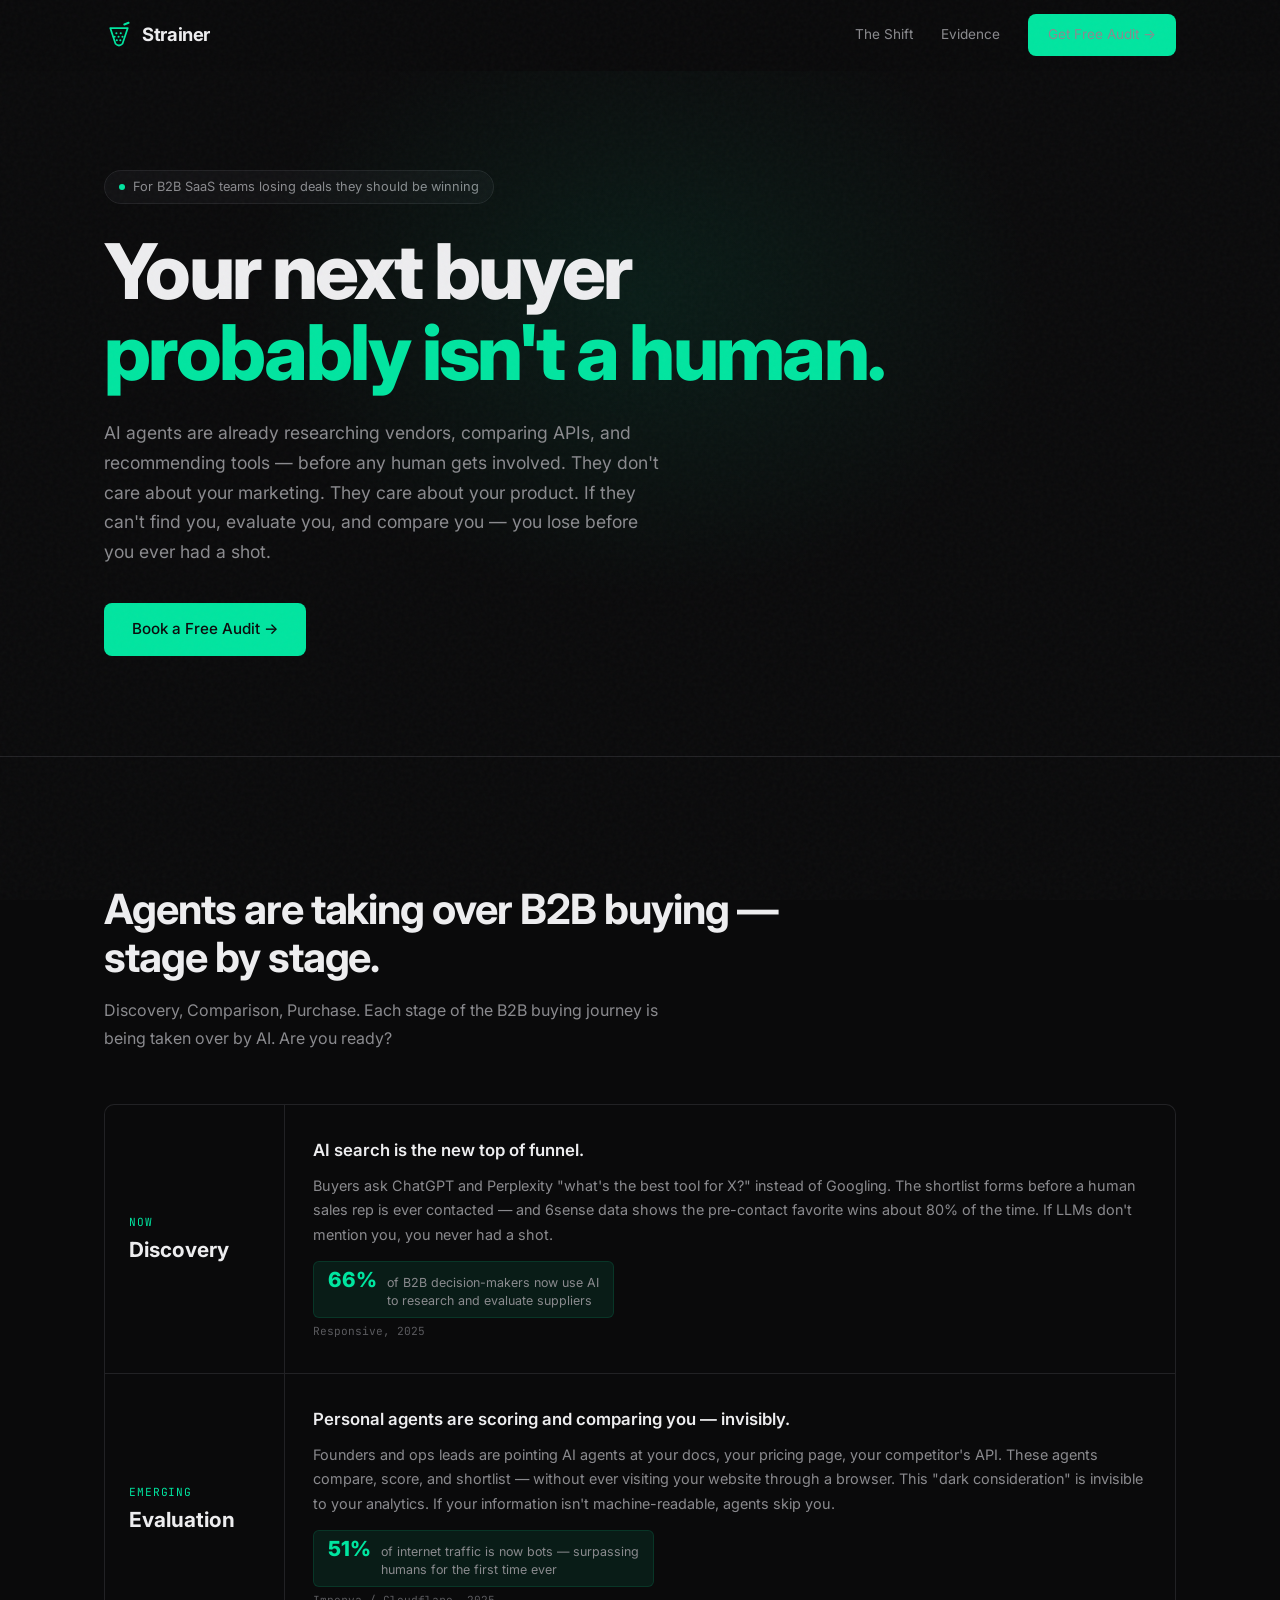
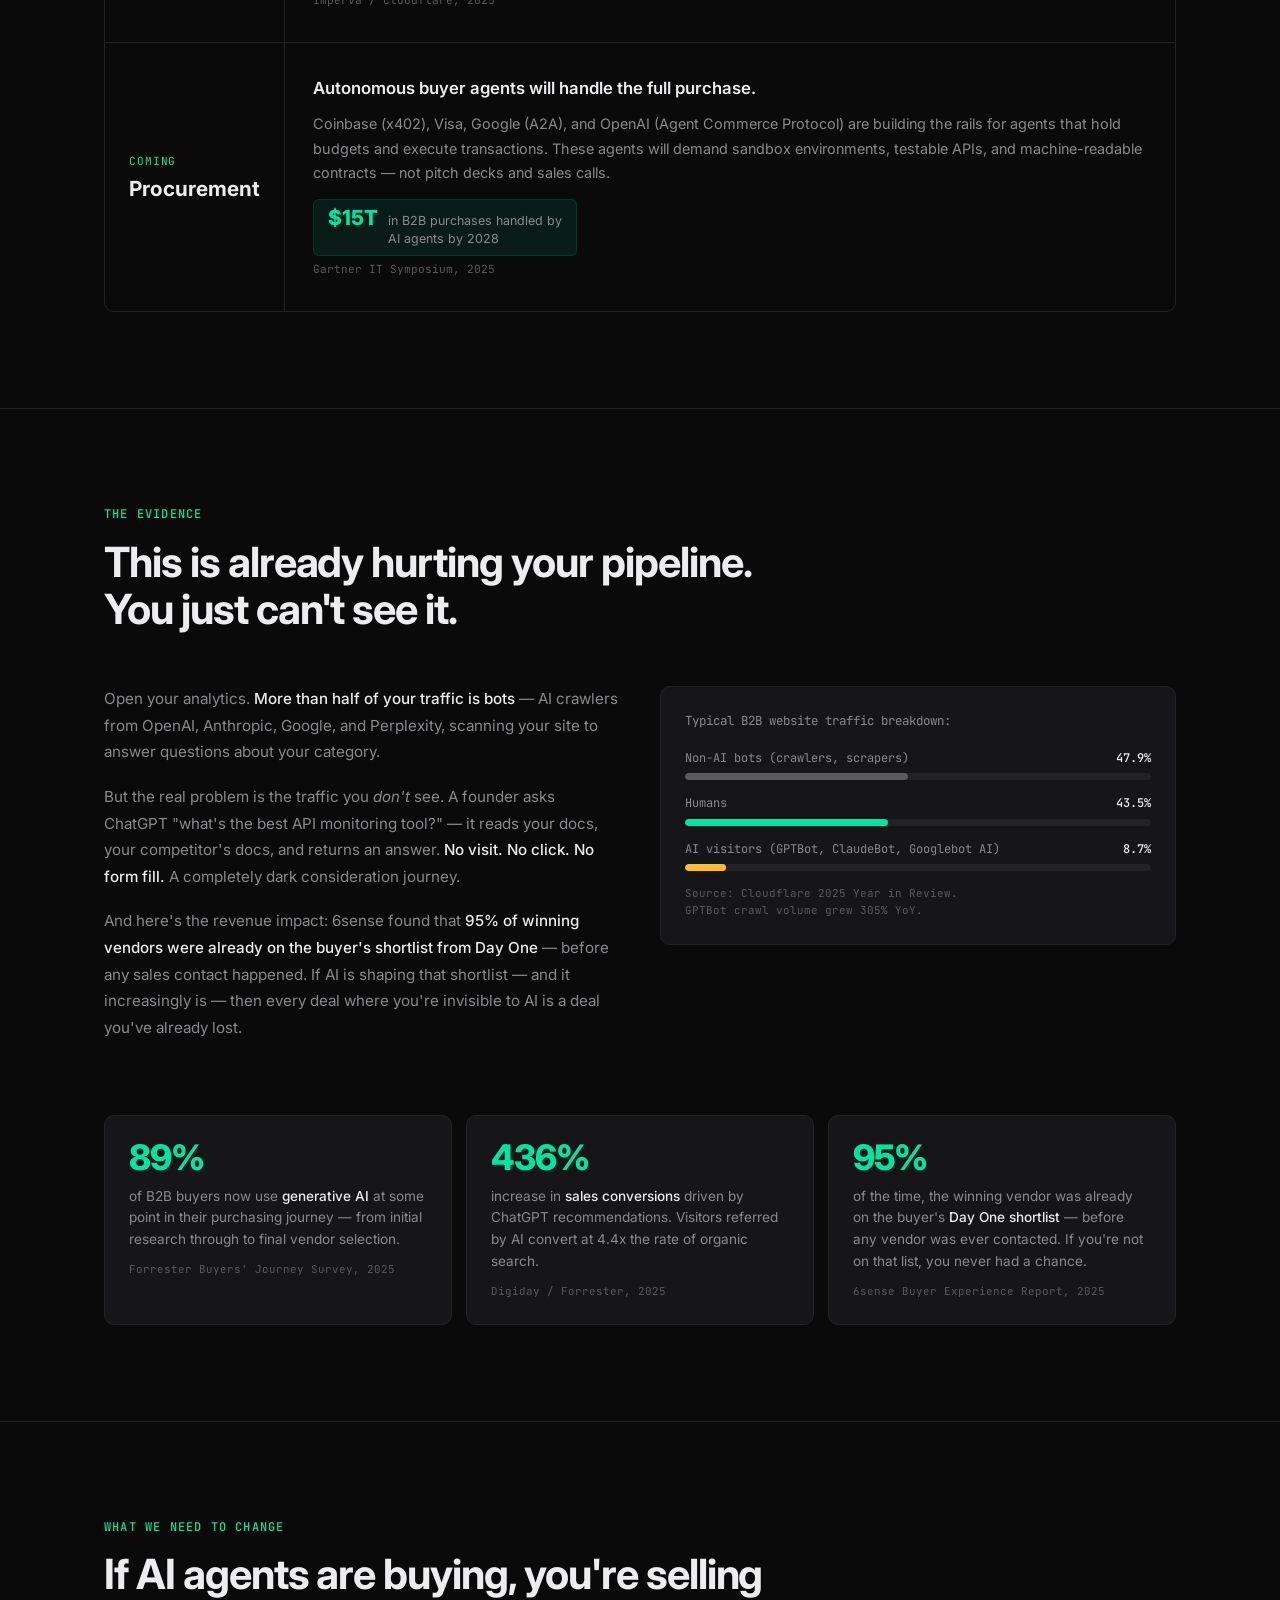
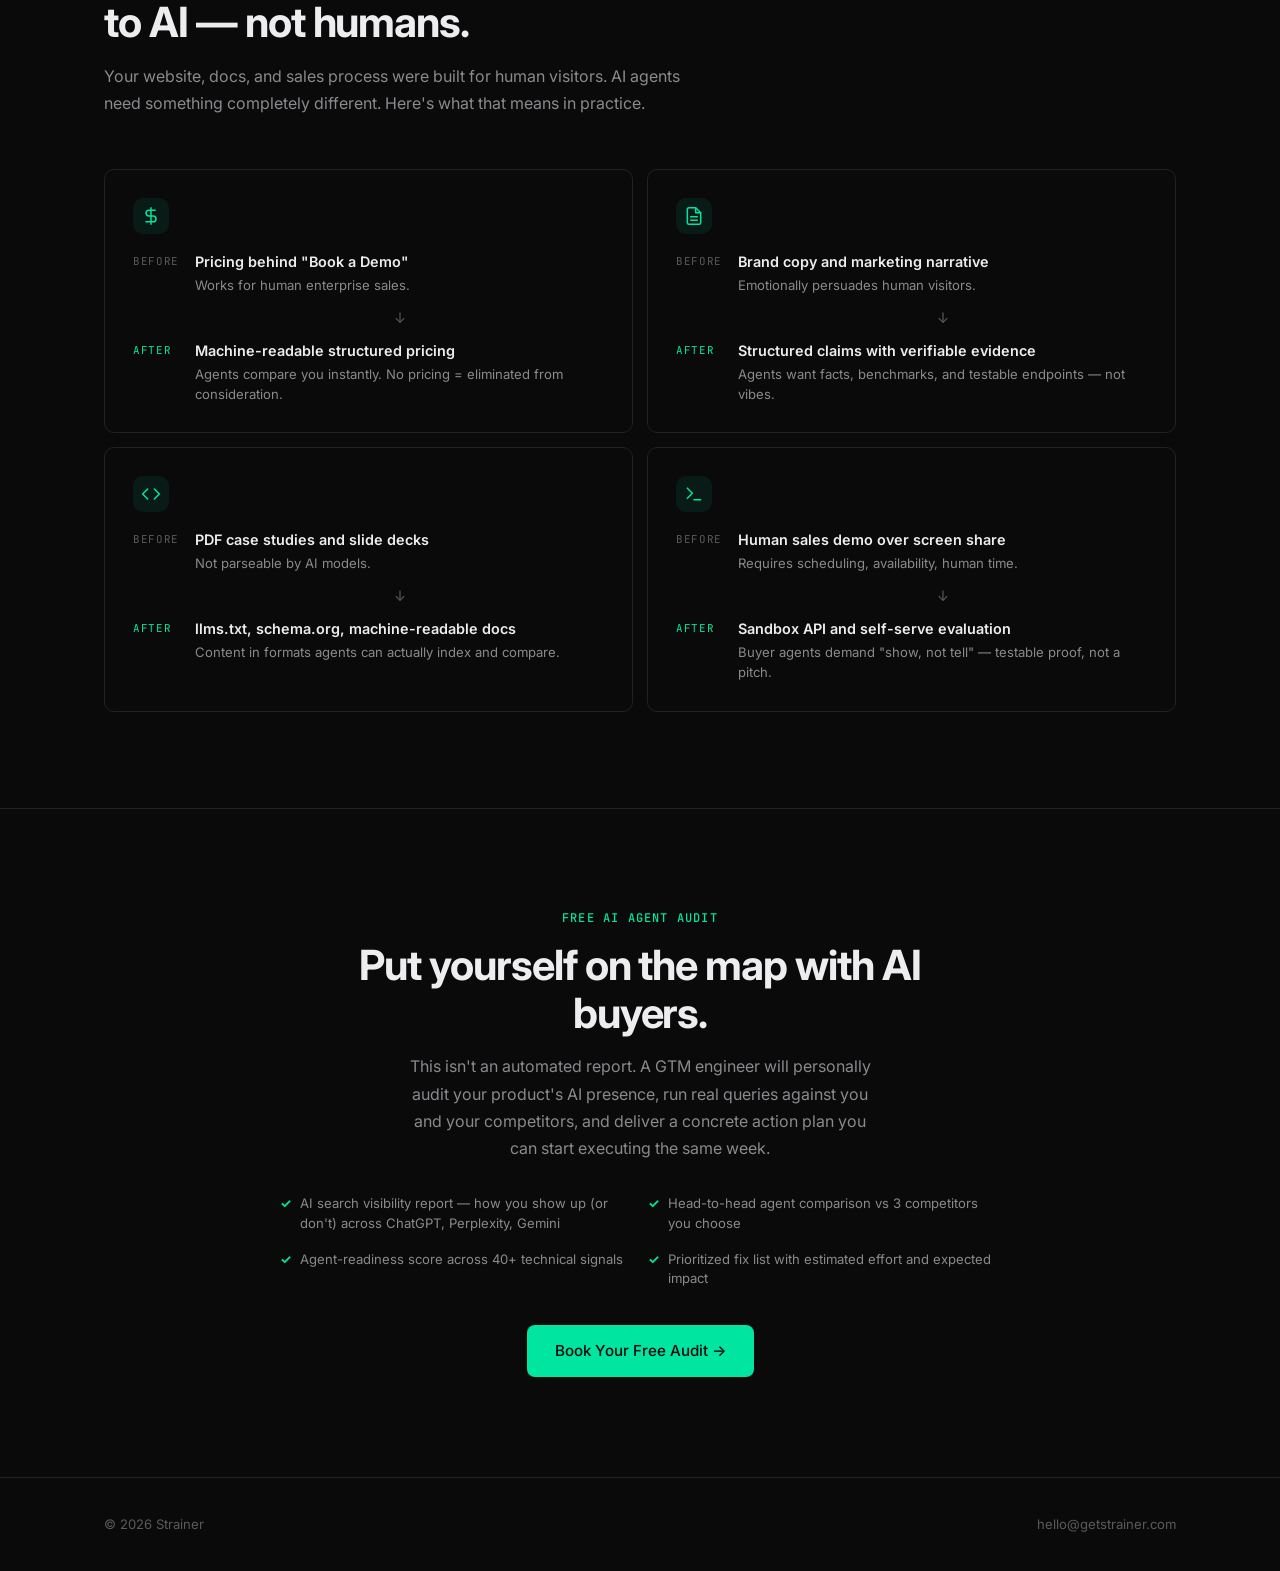
==== commit 43972c51: "Remove fake agent-readiness scanner, fix footer year The scanner showed a random 15-35 score when it" ====
--- a/index.html
+++ b/index.html
@@ -419,7 +419,6 @@
             <div class="nav-links">
                 <a href="#shift">The Shift</a>
                 <a href="#evidence">Evidence</a>
-                <a href="#scanner">Agent Audit</a>
                 <a href="https://calendly.com/dafydd-getstrainer/30min" target="_blank" class="btn btn-primary">Get Free Audit →</a>
             </div>
         </div>
@@ -436,7 +435,6 @@
             <p class="reveal">AI agents are already researching vendors, comparing APIs, and recommending tools — before any human gets involved. They don't care about your marketing. They care about your product. If they can't find you, evaluate you, and compare you — you lose before you ever had a shot.</p>
             <div class="hero-ctas reveal">
                 <a href="https://calendly.com/dafydd-getstrainer/30min" target="_blank" class="btn btn-primary btn-large">Book a Free Audit →</a>
-                <a href="#scanner" class="btn btn-ghost btn-large">Get Your Website Score</a>
             </div>
         </div>
     </section>
@@ -637,40 +635,6 @@
         </div>
     </section>
 
-    <!-- SCANNER -->
-    <section class="scanner" id="scanner">
-        <div class="container">
-            <div class="section-label reveal">Your Website Score</div>
-            <h2 class="section-heading reveal">See how an AI agent scores your website — right now.</h2>
-            <p class="section-sub reveal">Paste in your website, and we'll show you how a buyer agent ranks you against your competition.</p>
-
-            <div class="scanner-box reveal">
-                <div class="scanner-header">
-                    <span class="scanner-dot"></span>
-                    <span class="scanner-dot"></span>
-                    <span class="scanner-dot"></span>
-                    <span class="scanner-title">strainer-agent-scanner v0.3 (live)</span>
-                </div>
-                <div class="scanner-body">
-                    <div class="scanner-input-row">
-                        <input type="url" class="scanner-input" id="scanUrl" placeholder="https://your-product.com" />
-                        <button class="scan-btn" id="scanBtn" onclick="runScan()">Run Scan →</button>
-                    </div>
-                    <div class="scanner-output" id="scannerOutput">
-                        <div style="color: var(--text-tertiary); opacity: 0.5">Paste a URL and hit scan. We'll fetch the real page and evaluate it from an agent's perspective.</div>
-                    </div>
-                    <div class="scanner-cta" id="scannerCta">
-                        <p>
-                            This is a surface-level scan.
-                            <span>The full AI Agent Audit tests 40+ signals and tells you exactly how to fix each one.</span>
-                        </p>
-                        <a href="https://calendly.com/dafydd-getstrainer/30min" target="_blank" class="btn btn-primary" style="white-space: nowrap;">Get Full Audit →</a>
-                    </div>
-                </div>
-            </div>
-        </div>
-    </section>
-
     <!-- FINAL CTA -->
     <section class="final-cta">
         <div class="container">
@@ -692,7 +656,7 @@
     <!-- FOOTER -->
     <footer>
         <div class="container">
-            <div class="footer-left">&copy; 2025 Strainer</div>
+            <div class="footer-left">&copy; 2026 Strainer</div>
             <div class="footer-links">
                 <a href="mailto:hello@getstrainer.com">hello@getstrainer.com</a>
             </div>
@@ -711,260 +675,6 @@
         document.querySelectorAll('.reveal').forEach(el => obs.observe(el));
         setTimeout(() => document.querySelectorAll('.hero .reveal').forEach(el => el.classList.add('visible')), 80);
 
-        // ========== SCANNER ==========
-        // Your Cloudflare Worker (primary), public proxies as fallback
-        // Replace WORKER_URL with your deployed worker URL, e.g.:
-        // const WORKER_URL = 'https://strainer-proxy.YOUR-SUBDOMAIN.workers.dev';
-        const WORKER_URL = null; // ← set this after deploying the worker
-
-        const PROXIES = [
-            ...(WORKER_URL ? [url => `${WORKER_URL}?url=${encodeURIComponent(url)}`] : []),
-            url => `https://corsproxy.io/?${encodeURIComponent(url)}`,
-            url => `https://api.allorigins.win/raw?url=${encodeURIComponent(url)}`,
-            url => `https://api.codetabs.com/v1/proxy?quest=${encodeURIComponent(url)}`,
-        ];
-
-        async function fetchViaProxy(url) {
-            for (let i = 0; i < PROXIES.length; i++) {
-                try {
-                    const controller = new AbortController();
-                    const timeout = setTimeout(() => controller.abort(), 8000);
-                    const resp = await fetch(PROXIES[i](url), { signal: controller.signal });
-                    clearTimeout(timeout);
-                    if (!resp.ok) continue;
-                    const text = await resp.text();
-                    if (text && text.length > 100) return text;
-                } catch (e) { /* try next proxy */ }
-            }
-            return null;
-        }
-
-        async function runScan() {
-            const rawUrl = document.getElementById('scanUrl').value.trim();
-            if (!rawUrl) return;
-
-            const btn = document.getElementById('scanBtn');
-            const output = document.getElementById('scannerOutput');
-            const cta = document.getElementById('scannerCta');
-            btn.disabled = true;
-            btn.textContent = 'Scanning...';
-            output.innerHTML = '';
-            cta.classList.remove('visible');
-
-            let url = rawUrl;
-            if (!url.startsWith('http')) url = 'https://' + url;
-            let hostname, origin;
-            try { const u = new URL(url); hostname = u.hostname; origin = u.origin; } catch { hostname = rawUrl; origin = ''; }
-
-            const log = (text, delay) => new Promise(resolve => {
-                setTimeout(() => {
-                    const div = document.createElement('div');
-                    div.className = 'line';
-                    div.innerHTML = text;
-                    output.appendChild(div);
-                    output.scrollTop = output.scrollHeight;
-                    resolve();
-                }, delay);
-            });
-
-            await log(`<span class="cmd">$</span> strainer scan --target ${hostname} --live`, 0);
-            await log(`<span class="info">Fetching ${hostname}...</span>`, 400);
-
-            // Fetch main page
-            let html = await fetchViaProxy(url);
-            let fetchOk = !!html;
-
-            if (!fetchOk) {
-                await log(`<span class="warn">⚠ Could not fetch main page (site may block proxy requests).</span>`, 300);
-                await log(`<span class="info">Checking auxiliary files (robots.txt, llms.txt)...</span>`, 300);
-            } else {
-                await log(`<span class="ok">✓</span> Fetched ${(html.length / 1024).toFixed(0)}KB of HTML`, 300);
-            }
-
-            // Fetch robots.txt and llms.txt in parallel
-            const [robotsTxt, llmsTxt] = await Promise.all([
-                origin ? fetchViaProxy(origin + '/robots.txt') : Promise.resolve(null),
-                origin ? fetchViaProxy(origin + '/llms.txt') : Promise.resolve(null),
-            ]);
-
-            const parser = new DOMParser();
-            const doc = fetchOk ? parser.parseFromString(html, 'text/html') : null;
-
-            // Checks
-            const c = {
-                title: doc ? (doc.querySelector('title')?.textContent?.trim() || '') : '',
-                metaDesc: doc ? (doc.querySelector('meta[name="description"]')?.getAttribute('content') || '') : '',
-                jsonLd: doc ? doc.querySelectorAll('script[type="application/ld+json"]').length : 0,
-                schemaOrg: fetchOk ? html.includes('schema.org') : false,
-                hasLlmsTxt: llmsTxt && llmsTxt.length > 20 && !llmsTxt.includes('<!DOCTYPE') && !llmsTxt.includes('<html') && !/404|not found/i.test(llmsTxt.substring(0, 50)),
-                hasPricing: fetchOk ? /pric(e|ing)\b/i.test(html) && /\$\d|€\d|£\d|\d+\s*\/\s*mo|\d+\s*per\s*(month|year)|free\s*tier|free\s*plan/i.test(html) : false,
-                priceMentioned: fetchOk ? /pric(e|ing)\b/i.test(html) : false,
-                hasApiDocs: fetchOk ? /api[-\s]?doc|swagger|openapi|\/docs\b|developer\s*portal/i.test(html) : false,
-                contactGate: fetchOk ? /book\s*a?\s*(demo|call|meeting)|contact\s*sales|talk\s*to\s*sales|request\s*a?\s*demo/i.test(html) : false,
-                wordCount: doc ? (doc.body?.textContent?.split(/\s+/).length || 0) : 0,
-                hasTrial: fetchOk ? /free\s*trial|try\s*(it\s*)?free|start\s*free|sandbox|playground|demo\s*environment|self[- ]serve/i.test(html) : false,
-                hasOpenApi: fetchOk ? /openapi|swagger/i.test(html) : false,
-                blocksAI: robotsTxt ? /disallow.*\/(GPTBot|ClaudeBot|Anthropic|ChatGPT|anthropic-ai)/im.test(robotsTxt) : false,
-                mentionsAI: robotsTxt ? /GPTBot|ClaudeBot|Anthropic|ChatGPT|PerplexityBot|Google-Extended/i.test(robotsTxt) : false,
-                hasRobots: !!robotsTxt && robotsTxt.length > 10 && !robotsTxt.includes('<!DOCTYPE'),
-            };
-
-            // ── DISCOVERY ──
-            await log('', 200);
-            await log(`<span class="info">── DISCOVERY: Can agents find you? ──</span>`, 300);
-
-            if (c.title) {
-                await log(`<span class="ok">  ✓</span> Page title: "${c.title.substring(0, 60)}${c.title.length > 60 ? '...' : ''}"`, 250);
-            } else if (fetchOk) {
-                await log(`<span class="err">  ✗ No page title found</span>`, 250);
-            }
-
-            if (c.metaDesc) {
-                await log(`<span class="ok">  ✓</span> Meta description found (${c.metaDesc.length} chars)`, 200);
-            } else if (fetchOk) {
-                await log(`<span class="err">  ✗ No meta description — agents can't summarize you</span>`, 200);
-            }
-
-            if (c.hasLlmsTxt) {
-                await log(`<span class="ok">  ✓</span> llms.txt found — agents have a structured summary of your product`, 250);
-            } else {
-                await log(`<span class="err">  ✗ No llms.txt — agents have no structured description of your product</span>`, 250);
-            }
-
-            if (c.blocksAI) {
-                await log(`<span class="err">  ✗ robots.txt blocks AI crawlers — agents cannot index your site</span>`, 250);
-            } else if (c.mentionsAI) {
-                await log(`<span class="ok">  ✓</span> robots.txt mentions AI crawlers — shows awareness`, 200);
-            } else if (c.hasRobots) {
-                await log(`<span class="warn">  ⚠ robots.txt exists but doesn't mention AI crawlers</span>`, 200);
-            }
-
-            if (c.jsonLd > 0) {
-                await log(`<span class="ok">  ✓</span> JSON-LD structured data found (${c.jsonLd} block${c.jsonLd > 1 ? 's' : ''})`, 200);
-            } else if (c.schemaOrg) {
-                await log(`<span class="warn">  ⚠ Schema.org referenced but no JSON-LD blocks</span>`, 200);
-            } else if (fetchOk) {
-                await log(`<span class="err">  ✗ No structured data — agents see unstructured text only</span>`, 200);
-            }
-
-            // ── EVALUATION ──
-            await log('', 200);
-            await log(`<span class="info">── EVALUATION: Can agents compare you? ──</span>`, 300);
-
-            if (c.hasPricing) {
-                await log(`<span class="ok">  ✓</span> Pricing appears visible on page`, 250);
-            } else if (c.priceMentioned && c.contactGate) {
-                await log(`<span class="err">  ✗ Pricing mentioned but gated behind "book a demo"</span>`, 250);
-            } else if (c.contactGate) {
-                await log(`<span class="err">  ✗ No visible pricing — gated behind sales contact</span>`, 250);
-            } else if (fetchOk) {
-                await log(`<span class="warn">  ⚠ No pricing information detected</span>`, 250);
-            }
-
-            if (c.hasApiDocs) {
-                await log(`<span class="ok">  ✓</span> API docs or developer portal referenced`, 200);
-            } else if (fetchOk) {
-                await log(`<span class="warn">  ⚠ No API docs or developer portal found</span>`, 200);
-            }
-
-            if (fetchOk && c.wordCount > 0) {
-                const d = c.wordCount < 300 ? 'thin' : c.wordCount < 800 ? 'moderate' : 'substantial';
-                await log(`<span class="${d === 'thin' ? 'warn' : 'ok'}">  ${d === 'thin' ? '⚠' : '✓'}</span> Page content: ~${c.wordCount} words (${d})`, 200);
-            }
-
-            // ── PROCUREMENT ──
-            await log('', 200);
-            await log(`<span class="info">── PROCUREMENT: Can agents trial you? ──</span>`, 300);
-
-            if (c.hasTrial) {
-                await log(`<span class="ok">  ✓</span> Free trial or sandbox detected`, 250);
-            } else if (fetchOk) {
-                await log(`<span class="err">  ✗ No self-serve trial, sandbox, or playground</span>`, 250);
-            }
-
-            if (c.hasOpenApi) {
-                await log(`<span class="ok">  ✓</span> OpenAPI/Swagger spec referenced`, 200);
-            } else if (fetchOk) {
-                await log(`<span class="err">  ✗ No OpenAPI spec — agents can't programmatically test your API</span>`, 200);
-            }
-
-            // Score
-            let score = 0;
-            if (c.title) score += 5;
-            if (c.metaDesc) score += 8;
-            if (c.hasLlmsTxt) score += 15;
-            if (c.jsonLd > 0) score += 15;
-            if (c.hasPricing) score += 15;
-            if (c.hasApiDocs) score += 10;
-            if (c.hasTrial) score += 12;
-            if (c.hasOpenApi) score += 10;
-            if (c.wordCount > 300) score += 5;
-            if (c.wordCount > 800) score += 5;
-            if (c.blocksAI) score = Math.max(0, score - 15);
-
-            // If we couldn't fetch main page but got some auxiliary data
-            if (!fetchOk && !c.hasLlmsTxt && !c.hasRobots) {
-                score = Math.floor(Math.random() * 20 + 15);
-                await log(`<span class="warn">  ⚠ Limited analysis — could not reach main page or auxiliary files</span>`, 200);
-            } else if (!fetchOk) {
-                // We got some data from robots/llms.txt
-                await log(`<span class="warn">  ⚠ Partial analysis — main page not fetchable, scored on auxiliary files only</span>`, 200);
-            }
-
-            await log('', 200);
-            await log(`<span class="info">━━━━━━━━━━━━━━━━━━━━━━━━━━━━━━━━━━━━━━━━━━━━━━</span>`, 200);
-            const sc = score >= 60 ? 'ok' : score >= 35 ? 'warn' : 'err';
-            await log(`<span class="info">AGENT READINESS SCORE:</span> <span class="${sc}" style="font-size: 1.1em; font-weight: 700;">${score}/100</span>`, 300);
-            await log(`<span class="info">Most B2B sites score 15–35. Top performers score 70+.</span>`, 200);
-            await log(`<span class="info">━━━━━━━━━━━━━━━━━━━━━━━━━━━━━━━━━━━━━━━━━━━━━━</span>`, 200);
-
-            // Agent evaluation
-            await log('', 300);
-            await log(`<span class="info">── BUYER AGENT'S INTERNAL EVALUATION ──</span>`, 400);
-
-            let agent = '';
-            const name = hostname.replace(/^www\./, '').split('.')[0];
-            const Name = name.charAt(0).toUpperCase() + name.slice(1);
-
-            if (c.blocksAI) {
-                agent += `<em>Access: BLOCKED.</em> ${Name}'s robots.txt prevents AI crawlers from indexing. I cannot gather current information. This vendor is invisible to AI-assisted evaluation.\n\n`;
-            }
-            if (!c.hasPricing && c.contactGate) {
-                agent += `<em>Pricing: UNKNOWN.</em> ${Name} requires human contact for pricing. I cannot compare cost-effectiveness. Deprioritizing in favor of vendors with transparent pricing.\n\n`;
-            } else if (!c.hasPricing && fetchOk) {
-                agent += `<em>Pricing: NOT FOUND.</em> Cannot determine if ${Name} fits budget. Flagging as "requires manual review."\n\n`;
-            }
-            if (!c.hasLlmsTxt && c.jsonLd === 0) {
-                agent += `<em>Structured data: NONE.</em> No llms.txt or JSON-LD. Working from unstructured marketing copy only. My summary of ${Name} will be less accurate than competitors with structured data.\n\n`;
-            }
-            if (!c.hasTrial && fetchOk) {
-                agent += `<em>Testability: ZERO.</em> No sandbox, trial, or demo environment. Cannot verify claims. Recommending alternatives where I can test directly.\n\n`;
-            }
-            if (c.contactGate && fetchOk) {
-                agent += `<em>Evaluation friction: HIGH.</em> Multiple "book a demo" gates detected. Vendor optimized for human conversations, not automated evaluation. Deprioritizing.\n\n`;
-            }
-            if (score >= 60) {
-                agent = `${Name} provides good machine-readable information. Pricing is parseable, documentation is accessible, evaluation can proceed without human contact. <em style="color: var(--green)">Including in shortlist.</em>`;
-            }
-            if (!agent && !fetchOk) {
-                agent = `<em>Evaluation: INCOMPLETE.</em> Could not fully access ${Name}'s website. Many sites deploy protections that also block AI agents. If an agent can't read your site, it can't recommend you. Skipping in favor of accessible competitors.`;
-            }
-
-            if (agent) {
-                const div = document.createElement('div');
-                div.className = 'line';
-                div.innerHTML = `<div class="agent-says">🤖 <strong>Buyer Agent (simulated):</strong>\n\n${agent.trim()}</div>`;
-                setTimeout(() => { output.appendChild(div); output.scrollTop = output.scrollHeight; }, 400);
-            }
-
-            setTimeout(() => {
-                btn.disabled = false;
-                btn.textContent = 'Run Scan →';
-                cta.classList.add('visible');
-            }, 800);
-        }
-
-        document.getElementById('scanUrl').addEventListener('keypress', (e) => { if (e.key === 'Enter') runScan(); });
     </script>
 </body>
 </html>
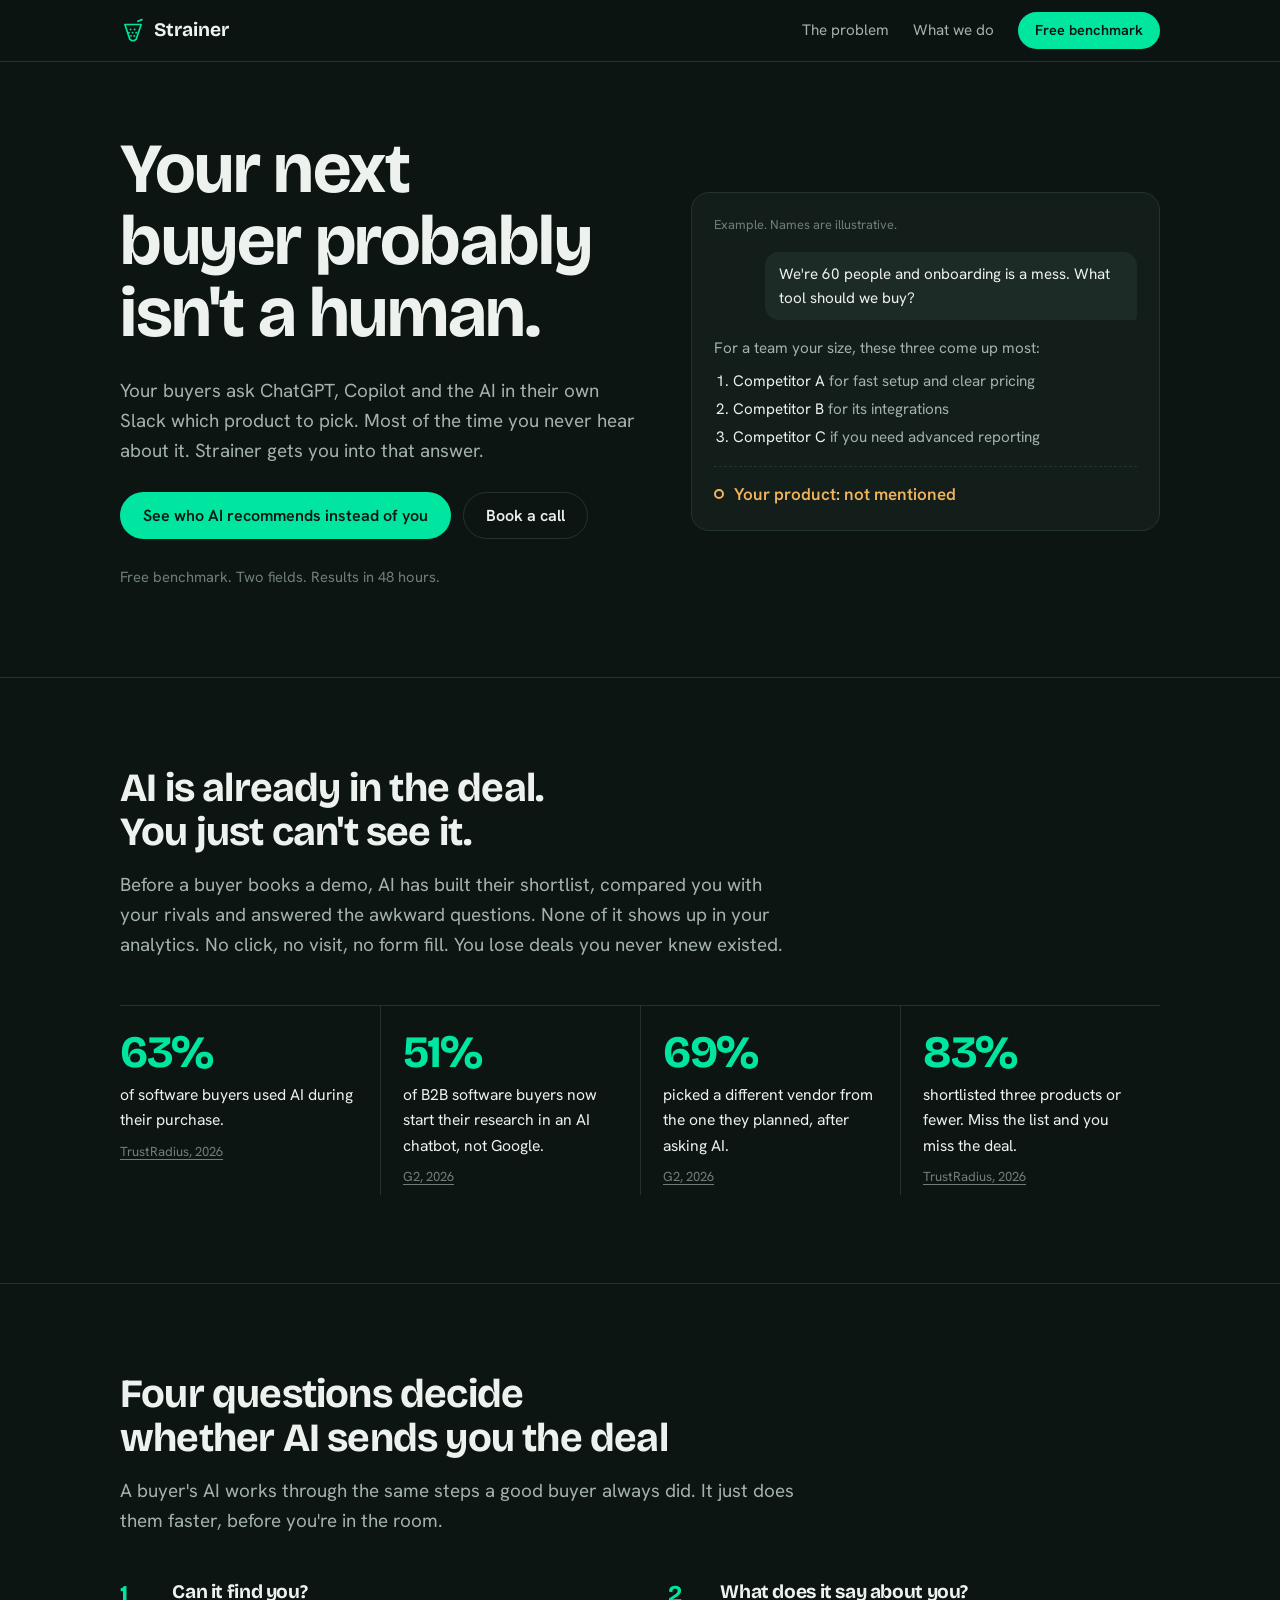
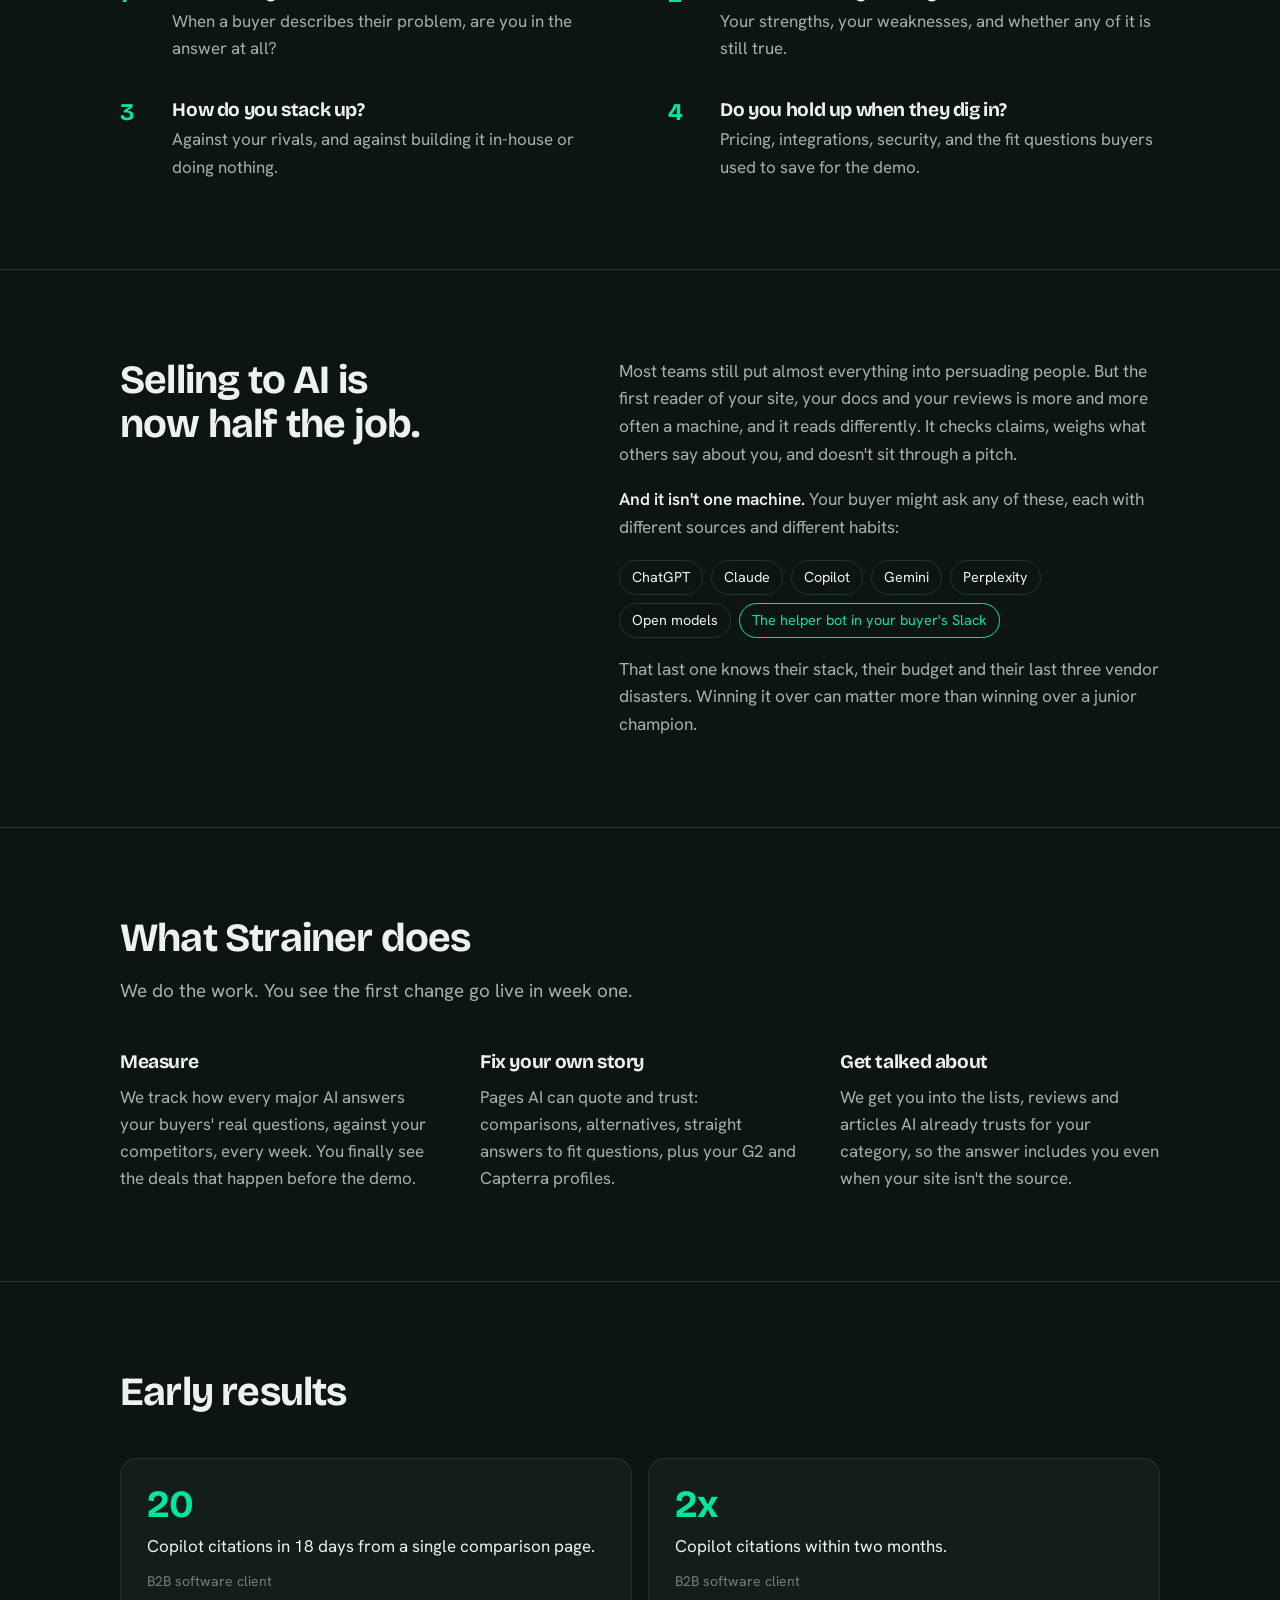
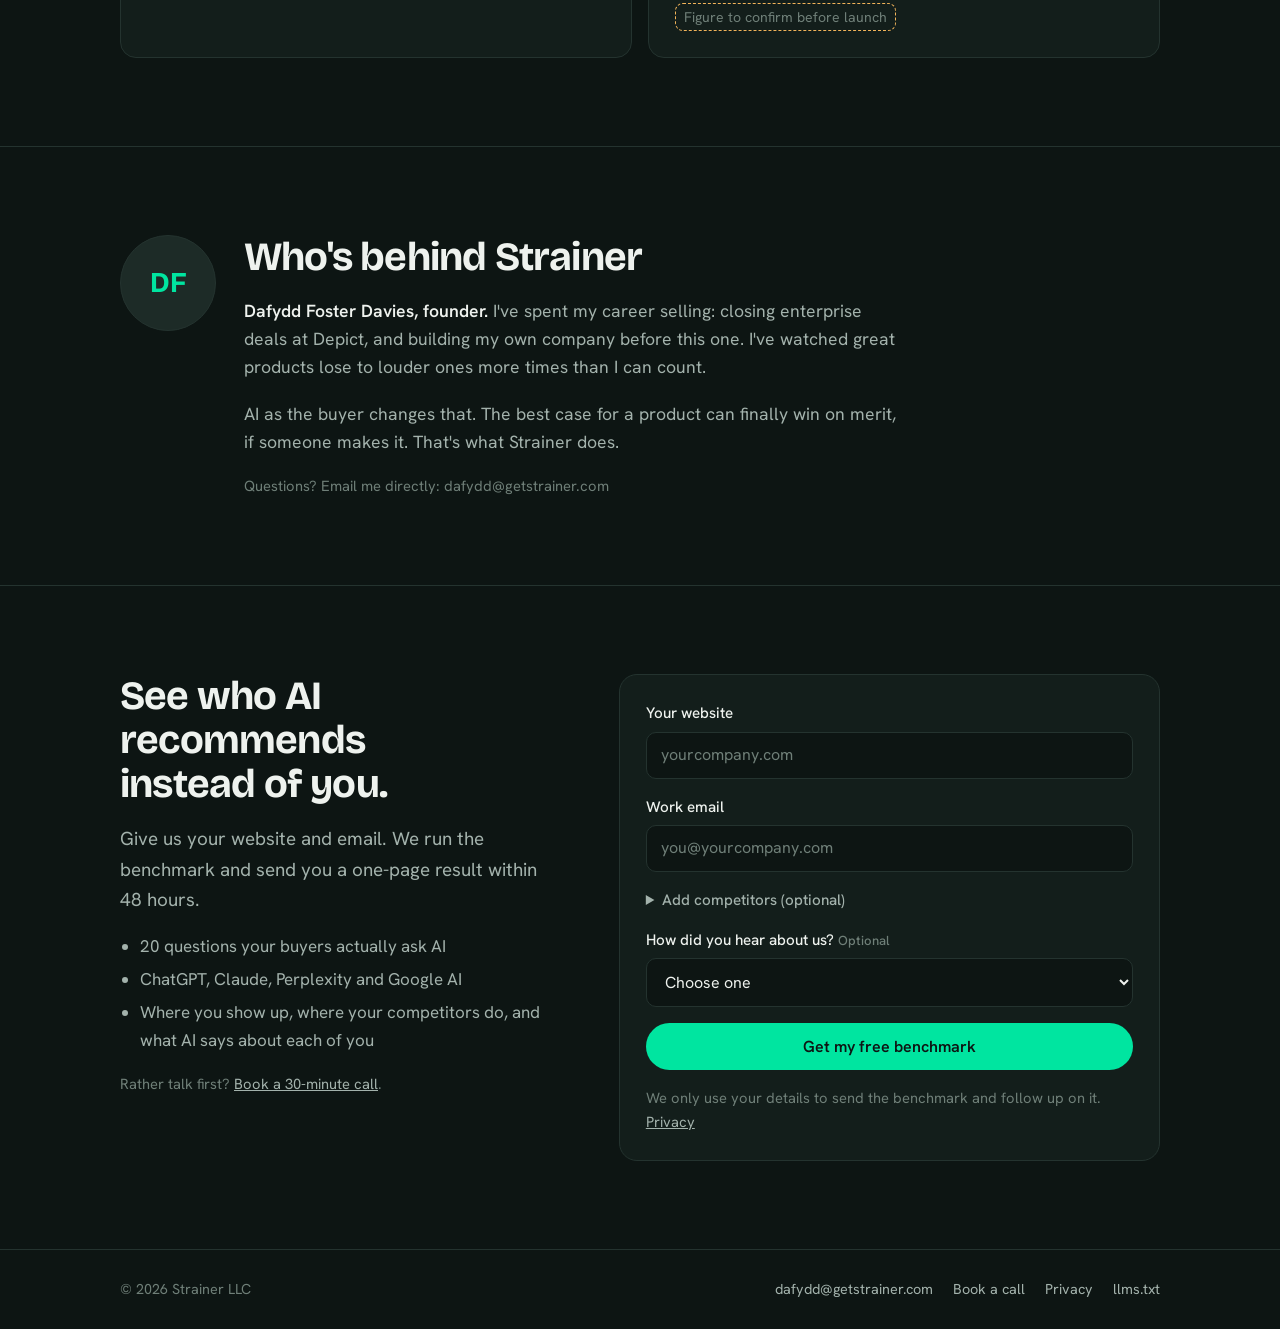
==== commit b4fd4fa9: "Homepage v2: new home, /benchmark and /privacy pages, llms.txt rewrite Co-Authored-By: Claude Opus 5" ====
--- a/index.html
+++ b/index.html
@@ -1,680 +1,280 @@
 <!DOCTYPE html>
 <html lang="en">
 <head>
-    <!-- Privacy-friendly analytics by Plausible -->
+<meta charset="UTF-8">
+<meta name="viewport" content="width=device-width, initial-scale=1.0, viewport-fit=cover">
+<!-- Privacy-friendly analytics by Plausible -->
 <script async src="https://plausible.io/js/pa-DnuSqwWzhwF2BRM_CK2Dx.js"></script>
 <script>
   window.plausible=window.plausible||function(){(plausible.q=plausible.q||[]).push(arguments)},plausible.init=plausible.init||function(i){plausible.o=i||{}};
   plausible.init()
 </script>
-    <script>
-    !function(t,e){var o,n,p,r;e.__SV||(window.posthog=e,e._i=[],e.init=function(i,s,a){function g(t,e){var o=e.split(".");2==o.length&&(t=t[o[0]],e=o[1]),t[e]=function(){t.push([e].concat(Array.prototype.slice.call(arguments,0)))}}(p=t.createElement("script")).type="text/javascript",p.crossOrigin="anonymous",p.async=!0,p.src=s.api_host.replace(".i.posthog.com","-assets.i.posthog.com")+"/static/array.js",(r=t.getElementsByTagName("script")[0]).parentNode.insertBefore(p,r);var u=e;for(void 0!==a?u=e[a]=[]:a="posthog",u.people=u.people||[],Object.defineProperty(u,"toString",{configurable:!0,enumerable:!0,writable:!0,value:function(t){var e="posthog";return"posthog"!==a&&(e+="."+a),t||(e+=" (stub)"),e}}),Object.defineProperty(u.people,"toString",{configurable:!0,enumerable:!0,writable:!0,value:function(){return u.toString(1)+".people (stub)"}}),o="init capture register register_once register_for_session unregister unregister_for_session getFeatureFlag getFeatureFlagResult isFeatureEnabled reloadFeatureFlags updateEarlyAccessFeatureEnrollment getEarlyAccessFeatures on onFeatureFlags onSessionId getSurveys getActiveMatchingSurveys renderSurvey canRenderSurvey getNextSurveyStep identify setPersonProperties group resetGroups setPersonPropertiesForFlags resetPersonPropertiesForFlags setGroupPropertiesForFlags resetGroupPropertiesForFlags reset get_distinct_id getGroups get_session_id get_session_replay_url alias set_config startSessionRecording stopSessionRecording sessionRecordingStarted captureException loadToolbar get_property getSessionProperty createPersonProfile opt_in_capturing opt_out_capturing has_opted_in_capturing has_opted_out_capturing clear_opt_in_out_capturing debug".split(" "),n=0;n<o.length;n++)g(u,o[n]);e._i.push([i,s,a])},e.__SV=1)}(document,window.posthog||[]);
-    posthog.init('phc_pkNp2dKYGXVrR8oMJzH35f4et3xNSL5hraXMkuQHuBr5', {
-        api_host: 'https://eu.i.posthog.com',
-        defaults: '2026-05-30',
-    })
-</script>
-    <meta charset="UTF-8">
-    <meta name="viewport" content="width=device-width, initial-scale=1.0">
-    <title>Strainer — Help B2B Companies Sell to AI Agents</title>
-    <meta name="description" content="Your next buyer isn't human. AI agents are researching, evaluating, and choosing B2B vendors. Most companies are invisible to them. Strainer helps you fix that.">
-    <meta property="og:title" content="Strainer — Your Next Buyer Isn't Human">
-    <meta property="og:description" content="AI agents are choosing B2B vendors. Is yours invisible?">
-    <meta property="og:type" content="website">
-    <meta property="og:url" content="https://getstrainer.com">
-    <link rel="canonical" href="https://getstrainer.com">
-
-    <link rel="preconnect" href="https://fonts.googleapis.com">
-    <link rel="preconnect" href="https://fonts.gstatic.com" crossorigin>
-    <link href="https://fonts.googleapis.com/css2?family=Inter:wght@300;400;500;600;700;800;900&family=JetBrains+Mono:wght@400;500;600&display=swap" rel="stylesheet">
-
-    <style>
-        *, *::before, *::after { margin: 0; padding: 0; box-sizing: border-box; }
-
-        :root {
-            --bg: #0a0a0b;
-            --bg-elevated: #111113;
-            --bg-card: #161618;
-            --border: #222225;
-            --border-hover: #333338;
-            --text-primary: #ededef;
-            --text-secondary: #8a8a8e;
-            --text-tertiary: #5a5a5e;
-            --accent: #00e5a0;
-            --accent-dim: #00e5a020;
-            --accent-mid: #00e5a040;
-            --accent-glow: #00e5a015;
-            --red: #ff5f57;
-            --yellow: #febc2e;
-            --green: #28c840;
-            --font-body: 'Inter', -apple-system, BlinkMacSystemFont, sans-serif;
-            --font-mono: 'JetBrains Mono', monospace;
-        }
-
-        html { scroll-behavior: smooth; -webkit-font-smoothing: antialiased; -moz-osx-font-smoothing: grayscale; }
-
-        body {
-            font-family: var(--font-body);
-            background: var(--bg);
-            color: var(--text-primary);
-            line-height: 1.6;
-            overflow-x: hidden;
-            font-size: 15px;
-        }
-
-        body::before {
-            content: '';
-            position: fixed;
-            top: 0; left: 0; width: 100%; height: 100%;
-            background-image: url("data:image/svg+xml,%3Csvg viewBox='0 0 256 256' xmlns='http://www.w3.org/2000/svg'%3E%3Cfilter id='n'%3E%3CfeTurbulence type='fractalNoise' baseFrequency='0.9' numOctaves='4' stitchTiles='stitch'/%3E%3C/filter%3E%3Crect width='100%25' height='100%25' filter='url(%23n)' opacity='0.03'/%3E%3C/svg%3E");
-            pointer-events: none;
-            z-index: 9999;
-        }
-
-        a { color: inherit; text-decoration: none; }
-        .container { max-width: 1120px; margin: 0 auto; padding: 0 24px; }
-
-        /* NAV */
-        nav {
-            position: fixed; top: 0; left: 0; right: 0; z-index: 1000;
-            padding: 14px 0;
-            background: rgba(10, 10, 11, 0.85);
-            backdrop-filter: blur(20px);
-            -webkit-backdrop-filter: blur(20px);
-            border-bottom: 1px solid transparent;
-            transition: border-color 0.3s;
-        }
-        nav.scrolled { border-bottom-color: var(--border); }
-        nav .container { display: flex; align-items: center; justify-content: space-between; }
-
-        .logo {
-            font-weight: 700; font-size: 1.15rem; letter-spacing: -0.02em;
-            display: flex; align-items: center; gap: 8px;
-        }
-        .logo-mark {
-            width: 30px; height: 30px;
-            display: flex; align-items: center; justify-content: center;
-        }
-        .logo-mark svg { width: 28px; height: 28px; }
-
-        .nav-links { display: flex; align-items: center; gap: 28px; }
-        .nav-links a { font-size: 0.85rem; color: var(--text-secondary); transition: color 0.2s; font-weight: 400; }
-        .nav-links a:hover { color: var(--text-primary); }
-
-        .btn {
-            display: inline-flex; align-items: center; gap: 8px;
-            padding: 10px 20px; border-radius: 8px;
-            font-family: var(--font-body); font-size: 0.85rem; font-weight: 500;
-            cursor: pointer; transition: all 0.2s; border: none;
-        }
-        .btn-primary { background: var(--accent); color: #0a0a0b; }
-        .btn-primary:hover { background: #00ffb3; transform: translateY(-1px); box-shadow: 0 4px 24px var(--accent-dim); }
-        .btn-ghost { background: transparent; color: var(--text-primary); border: 1px solid var(--border); }
-        .btn-ghost:hover { border-color: var(--border-hover); background: var(--bg-elevated); }
-        .btn-large { font-size: 0.95rem; padding: 14px 28px; }
-
-        /* HERO */
-        .hero { padding: 170px 0 100px; position: relative; }
-        .hero::before {
-            content: '';
-            position: absolute; top: 0; left: 50%; transform: translateX(-50%);
-            width: 800px; height: 600px;
-            background: radial-gradient(ellipse, var(--accent-glow) 0%, transparent 70%);
-            pointer-events: none;
-        }
-        .hero-badge {
-            display: inline-flex; align-items: center; gap: 8px;
-            padding: 6px 14px; border: 1px solid var(--border); border-radius: 100px;
-            font-size: 0.8rem; color: var(--text-secondary);
-            margin-bottom: 28px; background: var(--bg-elevated);
-        }
-        .hero-badge .dot { width: 6px; height: 6px; background: var(--accent); border-radius: 50%; animation: pulse 2s infinite; }
-        @keyframes pulse { 0%, 100% { opacity: 1; } 50% { opacity: 0.4; } }
-
-        .hero h1 {
-            font-size: clamp(2.8rem, 6.5vw, 4.8rem);
-            font-weight: 800; line-height: 1.05; letter-spacing: -0.035em;
-            max-width: 820px; margin-bottom: 24px;
-        }
-        .hero h1 .accent { color: var(--accent); }
-        .hero p {
-            font-size: 1.1rem; color: var(--text-secondary); max-width: 560px;
-            line-height: 1.7; margin-bottom: 36px; font-weight: 400;
-        }
-        .hero-ctas { display: flex; gap: 12px; flex-wrap: wrap; }
-
-        /* SECTIONS */
-        section { padding: 96px 0; }
-        .section-label {
-            font-family: var(--font-mono); font-size: 0.75rem; color: var(--accent);
-            text-transform: uppercase; letter-spacing: 0.1em; margin-bottom: 14px; font-weight: 500;
-        }
-        .section-heading {
-            font-size: clamp(1.8rem, 3.5vw, 2.6rem);
-            font-weight: 700; line-height: 1.15; letter-spacing: -0.025em;
-            margin-bottom: 16px; max-width: 700px;
-        }
-        .section-sub {
-            font-size: 1rem; color: var(--text-secondary); max-width: 580px;
-            line-height: 1.7; font-weight: 400;
-        }
-
-        /* HORIZONS */
-        .shift { border-top: 1px solid var(--border); }
-        .horizons { margin-top: 52px; display: flex; flex-direction: column; }
-        .horizon {
-            display: grid; grid-template-columns: 180px 1fr;
-            border: 1px solid var(--border); border-bottom: none;
-            background: var(--bg); transition: background 0.3s;
-        }
-        .horizon:last-child { border-bottom: 1px solid var(--border); }
-        .horizon:first-child { border-radius: 10px 10px 0 0; }
-        .horizon:last-child { border-radius: 0 0 10px 10px; }
-        .horizon:hover { background: var(--bg-elevated); }
-        .horizon-left {
-            padding: 32px 24px; border-right: 1px solid var(--border);
-            display: flex; flex-direction: column; justify-content: center;
-        }
-        .horizon-phase {
-            font-family: var(--font-mono); font-size: 0.7rem; text-transform: uppercase;
-            letter-spacing: 0.08em; color: var(--accent); margin-bottom: 6px;
-        }
-        .horizon-stage { font-size: 1.3rem; font-weight: 700; line-height: 1.2; }
-        .horizon-right { padding: 32px 28px; }
-        .horizon-right h3 { font-size: 1.05rem; font-weight: 600; margin-bottom: 10px; }
-        .horizon-right p { font-size: 0.9rem; color: var(--text-secondary); line-height: 1.7; margin-bottom: 14px; }
-        .horizon-stat {
-            display: inline-flex; align-items: baseline; gap: 10px;
-            padding: 8px 14px; background: var(--accent-glow); border: 1px solid var(--accent-dim); border-radius: 6px;
-        }
-        .horizon-stat .stat-number { font-size: 1.3rem; font-weight: 800; color: var(--accent); line-height: 1; }
-        .horizon-stat .stat-label { font-size: 0.78rem; color: var(--text-secondary); line-height: 1.4; }
-        .stat-source { font-size: 0.7rem; color: var(--text-tertiary); margin-top: 5px; font-family: var(--font-mono); }
-
-        /* EVIDENCE */
-        .evidence { border-top: 1px solid var(--border); }
-        .evidence-grid {
-            display: grid; grid-template-columns: 1fr 1fr; gap: 40px;
-            margin-top: 52px; align-items: start;
-        }
-        .evidence-text p { font-size: 0.95rem; color: var(--text-secondary); line-height: 1.75; margin-bottom: 18px; }
-        .evidence-text p strong { color: var(--text-primary); font-weight: 500; }
-        .evidence-visual {
-            background: var(--bg-card); border: 1px solid var(--border); border-radius: 10px;
-            padding: 24px; font-family: var(--font-mono); font-size: 0.75rem;
-        }
-        .traffic-bar-label { display: flex; justify-content: space-between; margin-bottom: 5px; font-size: 0.75rem; font-family: var(--font-mono); }
-        .traffic-bar-label span:first-child { color: var(--text-secondary); }
-        .traffic-bar-label span:last-child { color: var(--text-primary); font-weight: 500; }
-        .traffic-bar { height: 7px; background: var(--border); border-radius: 4px; overflow: hidden; margin-bottom: 14px; }
-        .traffic-bar-fill { height: 100%; border-radius: 4px; }
-        .traffic-bar-fill.grey { background: var(--text-tertiary); }
-        .traffic-bar-fill.green { background: var(--accent); }
-        .traffic-bar-fill.yellow { background: var(--yellow); }
-
-        /* REVENUE IMPACT */
-        .revenue-impact {
-            margin-top: 56px;
-            display: grid; grid-template-columns: repeat(3, 1fr); gap: 14px;
-        }
-        .revenue-card {
-            background: var(--bg-card); border: 1px solid var(--border); border-radius: 10px;
-            padding: 24px; transition: border-color 0.3s;
-        }
-        .revenue-card:hover { border-color: var(--border-hover); }
-        .revenue-card .big-stat {
-            font-size: 2.2rem; font-weight: 800; color: var(--accent);
-            line-height: 1; margin-bottom: 10px; letter-spacing: -0.03em;
-        }
-        .revenue-card .stat-desc { font-size: 0.85rem; color: var(--text-secondary); line-height: 1.6; }
-        .revenue-card .stat-desc strong { color: var(--text-primary); font-weight: 500; }
-        .revenue-card .stat-src { font-size: 0.68rem; color: var(--text-tertiary); margin-top: 10px; font-family: var(--font-mono); }
-
-        /* WHAT'S CHANGING */
-        .what-changing { border-top: 1px solid var(--border); }
-        .wc-grid { display: grid; grid-template-columns: 1fr 1fr; gap: 14px; margin-top: 52px; }
-        .wc-card {
-            padding: 28px; border: 1px solid var(--border); border-radius: 10px;
-            background: var(--bg); transition: all 0.3s;
-        }
-        .wc-card:hover { border-color: var(--border-hover); background: var(--bg-elevated); }
-        .wc-icon { margin-bottom: 16px; width: 36px; height: 36px; display: flex; align-items: center; justify-content: center; background: rgba(0,229,160,0.08); border-radius: 10px; }
-        .wc-icon svg { width: 20px; height: 20px; stroke: var(--accent); fill: none; stroke-width: 1.8; stroke-linecap: round; stroke-linejoin: round; }
-        .wc-row { display: flex; align-items: flex-start; gap: 12px; }
-        .wc-state {
-            min-width: 50px; font-family: var(--font-mono); font-size: 0.68rem;
-            text-transform: uppercase; letter-spacing: 0.06em; padding-top: 3px;
-        }
-        .wc-state.before { color: var(--text-tertiary); }
-        .wc-state.after { color: var(--accent); }
-        .wc-content h4 { font-size: 0.9rem; font-weight: 600; margin-bottom: 3px; }
-        .wc-content p { font-size: 0.82rem; color: var(--text-secondary); line-height: 1.5; }
-        .wc-arrow { text-align: center; color: var(--text-tertiary); font-size: 0.9rem; margin: 10px 0; padding-left: 62px; }
-
-        /* SOME THINGS NEVER CHANGE */
-        .never-change { border-top: 1px solid var(--border); }
-        .nc-grid {
-            display: grid; grid-template-columns: 1fr 1fr; gap: 40px;
-            margin-top: 52px; align-items: start;
-        }
-        .nc-points { display: flex; flex-direction: column; gap: 20px; }
-        .nc-point { display: flex; gap: 14px; align-items: flex-start; }
-        .nc-icon {
-            width: 36px; height: 36px; min-width: 36px;
-            background: var(--bg-card); border: 1px solid var(--border); border-radius: 8px;
-            display: flex; align-items: center; justify-content: center;
-            color: var(--accent); font-size: 1rem;
-        }
-        .nc-point h4 { font-size: 0.95rem; font-weight: 600; margin-bottom: 4px; }
-        .nc-point p { font-size: 0.85rem; color: var(--text-secondary); line-height: 1.6; }
-        .nc-thesis {
-            background: var(--bg-card); border: 1px solid var(--border); border-radius: 10px; padding: 28px;
-        }
-        .nc-thesis h3 { font-size: 1.1rem; font-weight: 700; margin-bottom: 14px; }
-        .nc-thesis p { font-size: 0.9rem; color: var(--text-secondary); line-height: 1.75; margin-bottom: 14px; }
-        .nc-thesis p:last-child { margin-bottom: 0; }
-        .nc-thesis .hl { color: var(--accent); font-weight: 500; }
-
-        /* SCANNER */
-        .scanner { border-top: 1px solid var(--border); }
-        .scanner-box {
-            margin-top: 48px; background: var(--bg-card);
-            border: 1px solid var(--border); border-radius: 12px; overflow: hidden;
-        }
-        .scanner-header {
-            display: flex; align-items: center; gap: 8px;
-            padding: 12px 18px; border-bottom: 1px solid var(--border); background: var(--bg-elevated);
-        }
-        .scanner-dot { width: 10px; height: 10px; border-radius: 50%; }
-        .scanner-dot:nth-child(1) { background: var(--red); }
-        .scanner-dot:nth-child(2) { background: var(--yellow); }
-        .scanner-dot:nth-child(3) { background: var(--green); }
-        .scanner-title { margin-left: 8px; font-family: var(--font-mono); font-size: 0.72rem; color: var(--text-tertiary); }
-        .scanner-body { padding: 32px; }
-        .scanner-input-row { display: flex; gap: 10px; margin-bottom: 28px; }
-        .scanner-input {
-            flex: 1; padding: 12px 16px;
-            background: var(--bg); border: 1px solid var(--border); border-radius: 8px;
-            color: var(--text-primary); font-family: var(--font-mono); font-size: 0.85rem;
-            outline: none; transition: border-color 0.2s;
-        }
-        .scanner-input:focus { border-color: var(--accent); }
-        .scanner-input::placeholder { color: var(--text-tertiary); }
-        .scan-btn {
-            padding: 12px 24px; background: var(--accent); color: #0a0a0b; border: none;
-            border-radius: 8px; font-family: var(--font-mono); font-size: 0.8rem; font-weight: 600;
-            cursor: pointer; transition: all 0.2s; white-space: nowrap;
-        }
-        .scan-btn:hover { background: #00ffb3; }
-        .scan-btn:disabled { opacity: 0.5; cursor: not-allowed; }
-        .scanner-output {
-            font-family: var(--font-mono); font-size: 0.78rem; line-height: 1.9;
-            min-height: 260px; color: var(--text-tertiary);
-        }
-        .scanner-output .line { opacity: 0; transform: translateY(3px); animation: lineIn 0.25s forwards; }
-        .scanner-output .cmd { color: var(--accent); }
-        .scanner-output .warn { color: var(--yellow); }
-        .scanner-output .err { color: var(--red); }
-        .scanner-output .ok { color: var(--green); }
-        .scanner-output .info { color: var(--text-secondary); }
-        .scanner-output .agent-says {
-            display: block; margin-top: 8px; padding: 14px 16px;
-            background: var(--bg); border: 1px solid var(--border); border-radius: 6px;
-            color: var(--text-secondary); font-size: 0.78rem; line-height: 1.7; white-space: pre-wrap;
-        }
-        .scanner-output .agent-says em { color: var(--red); font-style: normal; font-weight: 500; }
-        @keyframes lineIn { to { opacity: 1; transform: translateY(0); } }
-
-        .scanner-cta {
-            margin-top: 20px; padding: 18px 20px;
-            background: var(--accent-glow); border: 1px solid var(--accent-dim); border-radius: 8px;
-            display: none; align-items: center; justify-content: space-between; gap: 16px;
-        }
-        .scanner-cta.visible { display: flex; }
-        .scanner-cta p { font-size: 0.9rem; color: var(--text-primary); }
-        .scanner-cta p span { color: var(--text-secondary); font-size: 0.82rem; display: block; margin-top: 3px; }
-
-        /* FINAL CTA */
-        .final-cta { border-top: 1px solid var(--border); text-align: center; padding: 100px 0; }
-        .final-cta .section-heading { max-width: 600px; margin: 0 auto 16px; }
-        .final-cta .section-sub { max-width: 480px; margin: 0 auto 32px; }
-        .audit-features { display: grid; grid-template-columns: 1fr 1fr; gap: 16px; margin-bottom: 36px; max-width: 720px; margin-left: auto; margin-right: auto; text-align: left; }
-        .audit-feature { display: flex; align-items: flex-start; gap: 8px; font-size: 0.82rem; color: var(--text-secondary); line-height: 1.5; }
-        .audit-feature .check { color: var(--accent); font-weight: 700; }
-
-        /* FOOTER */
-        footer { border-top: 1px solid var(--border); padding: 36px 0; }
-        footer .container { display: flex; justify-content: space-between; align-items: center; }
-        .footer-left { font-size: 0.82rem; color: var(--text-tertiary); }
-        .footer-links { display: flex; gap: 20px; }
-        .footer-links a { font-size: 0.82rem; color: var(--text-tertiary); transition: color 0.2s; }
-        .footer-links a:hover { color: var(--text-secondary); }
-
-        .reveal { opacity: 0; transform: translateY(20px); transition: opacity 0.5s ease, transform 0.5s ease; }
-        .reveal.visible { opacity: 1; transform: translateY(0); }
-
-        .mobile-menu-btn {
-            display: none; background: none; border: none;
-            color: var(--text-primary); font-size: 1.3rem; cursor: pointer; padding: 4px;
-        }
-
-        @media (max-width: 900px) {
-            .horizon { grid-template-columns: 1fr; }
-            .horizon-left { border-right: none; border-bottom: 1px solid var(--border); padding: 20px 24px; }
-            .horizon-right { padding: 24px; }
-            .evidence-grid, .nc-grid { grid-template-columns: 1fr; gap: 28px; }
-            .wc-grid { grid-template-columns: 1fr; }
-            .revenue-impact { grid-template-columns: 1fr; }
-        }
-
-        @media (max-width: 640px) {
-            .hero { padding: 130px 0 72px; }
-            .hero h1 { font-size: 2.3rem; }
-            .nav-links { display: none; }
-            .nav-links.open {
-                display: flex; flex-direction: column;
-                position: absolute; top: 100%; left: 0; right: 0;
-                background: var(--bg); border-bottom: 1px solid var(--border);
-                padding: 20px; gap: 16px;
-            }
-            .mobile-menu-btn { display: block; }
-            .scanner-input-row { flex-direction: column; }
-            .scanner-cta { flex-direction: column; text-align: center; }
-            .hero-ctas { flex-direction: column; }
-            .hero-ctas .btn { text-align: center; justify-content: center; }
-            footer .container { flex-direction: column; gap: 14px; text-align: center; }
-            section { padding: 64px 0; }
-            .scanner-body { padding: 20px; }
-            .audit-features { grid-template-columns: 1fr; gap: 12px; }
-        }
-    </style>
-    <!-- RB2B visitor identification -->
-    <script>!function(key) {if (window.reb2b) return;window.reb2b = {loaded: true};var s = document.createElement("script");s.async = true;s.src = "https://ddwl4m2hdecbv.cloudfront.net/b/" + key + "/" + key + ".js.gz";document.getElementsByTagName("script")[0].parentNode.insertBefore(s, document.getElementsByTagName("script")[0]);}("1N5W0HJ1PKO5");</script>
+<script>
+!function(t,e){var o,n,p,r;e.__SV||(window.posthog=e,e._i=[],e.init=function(i,s,a){function g(t,e){var o=e.split(".");2==o.length&&(t=t[o[0]],e=o[1]),t[e]=function(){t.push([e].concat(Array.prototype.slice.call(arguments,0)))}}(p=t.createElement("script")).type="text/javascript",p.crossOrigin="anonymous",p.async=!0,p.src=s.api_host.replace(".i.posthog.com","-assets.i.posthog.com")+"/static/array.js",(r=t.getElementsByTagName("script")[0]).parentNode.insertBefore(p,r);var u=e;for(void 0!==a?u=e[a]=[]:a="posthog",u.people=u.people||[],Object.defineProperty(u,"toString",{configurable:!0,enumerable:!0,writable:!0,value:function(t){var e="posthog";return"posthog"!==a&&(e+="."+a),t||(e+=" (stub)"),e}}),Object.defineProperty(u.people,"toString",{configurable:!0,enumerable:!0,writable:!0,value:function(){return u.toString(1)+".people (stub)"}}),o="init capture register register_once register_for_session unregister unregister_for_session getFeatureFlag getFeatureFlagResult isFeatureEnabled reloadFeatureFlags updateEarlyAccessFeatureEnrollment getEarlyAccessFeatures on onFeatureFlags onSessionId getSurveys getActiveMatchingSurveys renderSurvey canRenderSurvey getNextSurveyStep identify setPersonProperties group resetGroups setPersonPropertiesForFlags resetPersonPropertiesForFlags setGroupPropertiesForFlags resetGroupPropertiesForFlags reset get_distinct_id getGroups get_session_id get_session_replay_url alias set_config startSessionRecording stopSessionRecording sessionRecordingStarted captureException loadToolbar get_property getSessionProperty createPersonProfile opt_in_capturing opt_out_capturing has_opted_in_capturing has_opted_out_capturing clear_opt_in_out_capturing debug".split(" "),n=0;n<o.length;n++)g(u,o[n]);e._i.push([i,s,a])},e.__SV=1)}(document,window.posthog||[]);
+posthog.init('phc_pkNp2dKYGXVrR8oMJzH35f4et3xNSL5hraXMkuQHuBr5', { api_host: 'https://eu.i.posthog.com', defaults: '2026-05-30' })
+</script>
+<!-- RB2B visitor identification -->
+<script>!function(key) {if (window.reb2b) return;window.reb2b = {loaded: true};var s = document.createElement("script");s.async = true;s.src = "https://ddwl4m2hdecbv.cloudfront.net/b/" + key + "/" + key + ".js.gz";document.getElementsByTagName("script")[0].parentNode.insertBefore(s, document.getElementsByTagName("script")[0]);}("1N5W0HJ1PKO5");</script>
+<title>Strainer | Your next buyer probably isn't a human</title>
+<meta name="description" content="Buyers now ask AI which product to choose before they talk to you. Strainer gets B2B software companies into that answer. Free benchmark: see who AI recommends instead of you.">
+<meta property="og:title" content="Strainer | Your next buyer probably isn't a human">
+<meta property="og:description" content="Buyers now ask AI which product to choose before they talk to you. Strainer gets B2B software companies into that answer. Free benchmark: see who AI recommends instead of you.">
+<meta property="og:type" content="website">
+<meta property="og:url" content="https://getstrainer.com/">
+<link rel="canonical" href="https://getstrainer.com/">
+<link rel="preconnect" href="https://fonts.googleapis.com">
+<link rel="preconnect" href="https://fonts.gstatic.com" crossorigin>
+<link href="https://fonts.googleapis.com/css2?family=Bricolage+Grotesque:opsz,wght@12..96,500;12..96,700&family=Hanken+Grotesk:wght@400;500;600&display=swap" rel="stylesheet">
+<link rel="stylesheet" href="/styles.css">
+<script type="application/ld+json">
+{
+  "@context": "https://schema.org",
+  "@graph": [
+    {
+      "@type": "Organization",
+      "@id": "https://getstrainer.com/#org",
+      "name": "Strainer",
+      "legalName": "Strainer LLC",
+      "url": "https://getstrainer.com",
+      "email": "dafydd@getstrainer.com",
+      "slogan": "Your next buyer probably isn't a human.",
+      "description": "Strainer helps B2B software companies win deals when AI does the buyer's research: getting recommended by ChatGPT, Claude, Copilot, Perplexity and Google AI, and described accurately when buyers compare options.",
+      "founder": { "@type": "Person", "name": "Dafydd Foster Davies", "jobTitle": "Founder" }
+    },
+    {
+      "@type": "Service",
+      "name": "AI buyer visibility for B2B software",
+      "serviceType": "AI search optimisation (AEO / GEO)",
+      "provider": { "@id": "https://getstrainer.com/#org" },
+      "areaServed": "Worldwide",
+      "offers": {
+        "@type": "Offer",
+        "name": "Free AI benchmark",
+        "url": "https://getstrainer.com/benchmark",
+        "description": "Your company against 3 competitors on 20 buyer questions across ChatGPT, Claude, Perplexity and Google AI. One-page result within 48 hours.",
+        "price": "0",
+        "priceCurrency": "USD"
+      }
+    }
+  ]
+}
+</script>
 </head>
 <body>
-
-    <!-- NAV -->
-    <nav id="nav">
-        <div class="container">
-            <a href="/" class="logo">
-                <div class="logo-mark">
-                    <svg viewBox="0 0 32 32" fill="none" xmlns="http://www.w3.org/2000/svg">
-                        <!-- Handle -->
-                        <path d="M22 4 L27 2" stroke="#00e5a0" stroke-width="2.2" stroke-linecap="round"/>
-                        <!-- Bowl outline -->
-                        <path d="M6 8 L26 8 L20 26 Q16 30 12 26 Z" stroke="#00e5a0" stroke-width="2" fill="none" stroke-linejoin="round"/>
-                        <!-- Holes -->
-                        <circle cx="13" cy="14" r="1.2" fill="#00e5a0"/>
-                        <circle cx="18" cy="14" r="1.2" fill="#00e5a0"/>
-                        <circle cx="15.5" cy="18" r="1.2" fill="#00e5a0"/>
-                        <circle cx="11" cy="18" r="1.2" fill="#00e5a0"/>
-                        <circle cx="20" cy="18" r="1.2" fill="#00e5a0"/>
-                        <circle cx="13.5" cy="22" r="1.2" fill="#00e5a0"/>
-                        <circle cx="17.5" cy="22" r="1.2" fill="#00e5a0"/>
-                    </svg>
-                </div>
-                Strainer
-            </a>
-            <button class="mobile-menu-btn" onclick="document.querySelector('.nav-links').classList.toggle('open')" aria-label="Menu">&#9776;</button>
-            <div class="nav-links">
-                <a href="#shift">The Shift</a>
-                <a href="#evidence">Evidence</a>
-                <a href="https://calendly.com/dafydd-getstrainer/30min" target="_blank" class="btn btn-primary">Get Free Audit →</a>
-            </div>
+<header class="top">
+  <div class="wrap">
+    <a href="/" class="logo" aria-label="Strainer home">
+      <svg viewBox="0 0 32 32" fill="none" aria-hidden="true">
+        <path d="M22 4 L27 2" stroke="#00e5a0" stroke-width="2.2" stroke-linecap="round"/>
+        <path d="M6 8 L26 8 L20 26 Q16 30 12 26 Z" stroke="#00e5a0" stroke-width="2" fill="none" stroke-linejoin="round"/>
+        <circle cx="13" cy="14" r="1.2" fill="#00e5a0"/><circle cx="18" cy="14" r="1.2" fill="#00e5a0"/>
+        <circle cx="15.5" cy="18" r="1.2" fill="#00e5a0"/><circle cx="11" cy="18" r="1.2" fill="#00e5a0"/>
+        <circle cx="20" cy="18" r="1.2" fill="#00e5a0"/><circle cx="13.5" cy="22" r="1.2" fill="#00e5a0"/>
+        <circle cx="17.5" cy="22" r="1.2" fill="#00e5a0"/>
+      </svg>
+      Strainer
+    </a>
+    <nav class="navlinks" aria-label="Main">
+      <a class="plain" href="/#problem">The problem</a>
+      <a class="plain" href="/#what-we-do">What we do</a>
+      <a class="btn btn-main btn-sm" href="/benchmark">Free benchmark</a>
+    </nav>
+  </div>
+</header>
+
+<main>
+
+<section class="hero">
+  <div class="wrap hero-grid">
+    <div class="hero-copy">
+      <h1>Your next buyer probably isn't a human.</h1>
+      <p class="lede">Your buyers ask ChatGPT, Copilot and the AI in their own Slack which product to pick. Most of the time you never hear about it. Strainer gets you into that answer.</p>
+      <div class="ctas">
+        <a class="btn btn-main" href="/benchmark">See who AI recommends instead of you</a>
+        <a class="btn btn-quiet" href="https://calendly.com/dafydd-getstrainer/30min" target="_blank" rel="noopener">Book a call</a>
+      </div>
+      <p class="small">Free benchmark. Two fields. Results in 48 hours.</p>
+    </div>
+
+    <figure class="answer play" aria-label="Example: an AI answer that recommends three competitors and leaves your product out">
+      <span class="answer-tag">Example. Names are illustrative.</span>
+      <div class="q">We're 60 people and onboarding is a mess. What tool should we buy?</div>
+      <div class="a">
+        <p>For a team your size, these three come up most:</p>
+        <ol>
+          <li>Competitor A <span>for fast setup and clear pricing</span></li>
+          <li>Competitor B <span>for its integrations</span></li>
+          <li>Competitor C <span>if you need advanced reporting</span></li>
+        </ol>
+      </div>
+      <div class="missing"><i aria-hidden="true"></i>Your product: not mentioned</div>
+    </figure>
+  </div>
+</section>
+
+<section id="problem">
+  <div class="wrap">
+    <div class="section-head">
+      <h2>AI is already in the deal. You just can't see it.</h2>
+      <p class="lede">Before a buyer books a demo, AI has built their shortlist, compared you with your rivals and answered the awkward questions. None of it shows up in your analytics. No click, no visit, no form fill. You lose deals you never knew existed.</p>
+    </div>
+    <div class="stats">
+      <div class="stat"><b>63%</b><p>of software buyers used AI during their purchase.</p><a href="https://hginsights.com/news/trustradius-2026-b2b-buying-disconnect-report-reveals-ai-has-changed-how-buyers-research-but-not-what-they-trust/" target="_blank" rel="noopener">TrustRadius, 2026</a></div>
+      <div class="stat"><b>51%</b><p>of B2B software buyers now start their research in an AI chatbot, not Google.</p><a href="https://company.g2.com/news/g2-research-the-answer-economy" target="_blank" rel="noopener">G2, 2026</a></div>
+      <div class="stat"><b>69%</b><p>picked a different vendor from the one they planned, after asking AI.</p><a href="https://www.demandgenreport.com/industry-news/news-brief/half-of-b2b-software-buyers-now-start-their-research-with-ai-chatbots-g2/52737/" target="_blank" rel="noopener">G2, 2026</a></div>
+      <div class="stat"><b>83%</b><p>shortlisted three products or fewer. Miss the list and you miss the deal.</p><a href="https://hginsights.com/news/trustradius-2026-b2b-buying-disconnect-report-reveals-ai-has-changed-how-buyers-research-but-not-what-they-trust/" target="_blank" rel="noopener">TrustRadius, 2026</a></div>
+    </div>
+  </div>
+</section>
+
+<section id="questions">
+  <div class="wrap">
+    <div class="section-head">
+      <h2>Four questions decide whether AI sends you the deal</h2>
+      <p class="lede">A buyer's AI works through the same steps a good buyer always did. It just does them faster, before you're in the room.</p>
+    </div>
+    <ol class="questions">
+      <li><h3>Can it find you?</h3><p>When a buyer describes their problem, are you in the answer at all?</p></li>
+      <li><h3>What does it say about you?</h3><p>Your strengths, your weaknesses, and whether any of it is still true.</p></li>
+      <li><h3>How do you stack up?</h3><p>Against your rivals, and against building it in-house or doing nothing.</p></li>
+      <li><h3>Do you hold up when they dig in?</h3><p>Pricing, integrations, security, and the fit questions buyers used to save for the demo.</p></li>
+    </ol>
+  </div>
+</section>
+
+<section id="shift">
+  <div class="wrap split">
+    <h2>Selling to AI is now half the job.</h2>
+    <div class="prose">
+      <p>Most teams still put almost everything into persuading people. But the first reader of your site, your docs and your reviews is more and more often a machine, and it reads differently. It checks claims, weighs what others say about you, and doesn't sit through a pitch.</p>
+      <p><strong>And it isn't one machine.</strong> Your buyer might ask any of these, each with different sources and different habits:</p>
+      <div class="chips" aria-label="AI systems buyers use">
+        <span>ChatGPT</span><span>Claude</span><span>Copilot</span><span>Gemini</span><span>Perplexity</span><span>Open models</span><span class="odd">The helper bot in your buyer's Slack</span>
+      </div>
+      <p>That last one knows their stack, their budget and their last three vendor disasters. Winning it over can matter more than winning over a junior champion.</p>
+    </div>
+  </div>
+</section>
+
+<section id="what-we-do">
+  <div class="wrap">
+    <div class="section-head">
+      <h2>What Strainer does</h2>
+      <p class="lede">We do the work. You see the first change go live in week one.</p>
+    </div>
+    <div class="buckets">
+      <div class="bucket"><h3>Measure</h3><p>We track how every major AI answers your buyers' real questions, against your competitors, every week. You finally see the deals that happen before the demo.</p></div>
+      <div class="bucket"><h3>Fix your own story</h3><p>Pages AI can quote and trust: comparisons, alternatives, straight answers to fit questions, plus your G2 and Capterra profiles.</p></div>
+      <div class="bucket"><h3>Get talked about</h3><p>We get you into the lists, reviews and articles AI already trusts for your category, so the answer includes you even when your site isn't the source.</p></div>
+    </div>
+  </div>
+</section>
+
+<section id="results">
+  <div class="wrap">
+    <div class="section-head"><h2>Early results</h2></div>
+    <div class="proof">
+      <div class="result"><b>20</b><p>Copilot citations in 18 days from a single comparison page.</p><span>B2B software client</span></div>
+      <!-- CHECK BEFORE MERGE: Dafydd to confirm the doubling figure against Bing Webmaster AI performance data -->
+      <div class="result"><b>2x</b><p>Copilot citations within two months.</p><span>B2B software client</span><span class="flag">Figure to confirm before launch</span></div>
+    </div>
+  </div>
+</section>
+
+<section id="founder">
+  <div class="wrap">
+    <div class="founder">
+      <!-- PHOTO: replace with Dafydd's headshot -->
+      <div class="avatar" aria-hidden="true">DF</div>
+      <div class="prose">
+        <h2>Who's behind Strainer</h2>
+        <p><strong>Dafydd Foster Davies, founder.</strong> I've spent my career selling: closing enterprise deals at Depict, and building my own company before this one. I've watched great products lose to louder ones more times than I can count.</p>
+        <p>AI as the buyer changes that. The best case for a product can finally win on merit, if someone makes it. That's what Strainer does.</p>
+        <p class="small">Questions? Email me directly: dafydd@getstrainer.com</p>
+      </div>
+    </div>
+  </div>
+</section>
+
+<section id="benchmark">
+  <div class="wrap form-grid">
+    <div class="form-side">
+      <h2>See who AI recommends instead of you.</h2>
+      <p class="lede">Give us your website and email. We run the benchmark and send you a one-page result within 48 hours.</p>
+      <ul>
+        <li>20 questions your buyers actually ask AI</li>
+        <li>ChatGPT, Claude, Perplexity and Google AI</li>
+        <li>Where you show up, where your competitors do, and what AI says about each of you</li>
+      </ul>
+      <p class="small">Rather talk first? <a href="https://calendly.com/dafydd-getstrainer/30min" target="_blank" rel="noopener">Book a 30-minute call</a>.</p>
+    </div>
+    <form class="bench" id="bench" action="https://formsubmit.co/dafydd@getstrainer.com" method="POST">
+      <div class="thanks" id="thanks" hidden>
+        <strong>Got it.</strong> Your benchmark lands in your inbox within 48 hours. Reply to that email with any questions.
+      </div>
+      <input type="hidden" name="_subject" value="New benchmark request (getstrainer.com)">
+      <input type="hidden" name="_template" value="table">
+      <input type="hidden" name="_captcha" value="false">
+      <input type="hidden" name="_next" value="https://getstrainer.com/?sent=1">
+      <div class="honey" aria-hidden="true"><label for="_honey">Leave empty</label><input type="text" id="_honey" name="_honey" tabindex="-1" autocomplete="off"></div>
+      <div class="field">
+        <label for="website">Your website</label>
+        <input type="text" inputmode="url" id="website" name="website" placeholder="yourcompany.com" required>
+      </div>
+      <div class="field">
+        <label for="email">Work email</label>
+        <input type="email" id="email" name="email" placeholder="you@yourcompany.com" required autocomplete="email">
+      </div>
+      <details>
+        <summary>Add competitors (optional)</summary>
+        <div class="comp-row">
+          <input type="text" id="comp1" name="competitor_1" placeholder="Competitor 1" aria-label="Competitor 1">
+          <input type="text" id="comp2" name="competitor_2" placeholder="Competitor 2" aria-label="Competitor 2">
+          <input type="text" id="comp3" name="competitor_3" placeholder="Competitor 3" aria-label="Competitor 3">
         </div>
-    </nav>
-
-    <!-- HERO -->
-    <section class="hero">
-        <div class="container">
-            <div class="hero-badge">
-                <span class="dot"></span>
-                For B2B SaaS teams losing deals they should be winning
-            </div>
-            <h1 class="reveal">Your next buyer<br><span class="accent">probably isn't a human.</span></h1>
-            <p class="reveal">AI agents are already researching vendors, comparing APIs, and recommending tools — before any human gets involved. They don't care about your marketing. They care about your product. If they can't find you, evaluate you, and compare you — you lose before you ever had a shot.</p>
-            <div class="hero-ctas reveal">
-                <a href="https://calendly.com/dafydd-getstrainer/30min" target="_blank" class="btn btn-primary btn-large">Book a Free Audit →</a>
-            </div>
-        </div>
-    </section>
-
-    <!-- THE SHIFT -->
-    <section class="shift" id="shift">
-        <div class="container">
-            <div class="section-label reveal">The Shift</div>
-            <h2 class="section-heading reveal">Agents are taking over B2B buying — stage by stage.</h2>
-            <p class="section-sub reveal">Discovery, Comparison, Purchase. Each stage of the B2B buying journey is being taken over by AI. Are you ready?</p>
-
-            <div class="horizons">
-                <div class="horizon reveal">
-                    <div class="horizon-left">
-                        <div class="horizon-phase">Now</div>
-                        <div class="horizon-stage">Discovery</div>
-                    </div>
-                    <div class="horizon-right">
-                        <h3>AI search is the new top of funnel.</h3>
-                        <p>Buyers ask ChatGPT and Perplexity "what's the best tool for X?" instead of Googling. The shortlist forms before a human sales rep is ever contacted — and 6sense data shows the pre-contact favorite wins about 80% of the time. If LLMs don't mention you, you never had a shot.</p>
-                        <div class="horizon-stat">
-                            <span class="stat-number">66%</span>
-                            <span class="stat-label">of B2B decision-makers now use AI<br>to research and evaluate suppliers</span>
-                        </div>
-                        <div class="stat-source">Responsive, 2025</div>
-                    </div>
-                </div>
-
-                <div class="horizon reveal">
-                    <div class="horizon-left">
-                        <div class="horizon-phase">Emerging</div>
-                        <div class="horizon-stage">Evaluation</div>
-                    </div>
-                    <div class="horizon-right">
-                        <h3>Personal agents are scoring and comparing you — invisibly.</h3>
-                        <p>Founders and ops leads are pointing AI agents at your docs, your pricing page, your competitor's API. These agents compare, score, and shortlist — without ever visiting your website through a browser. This "dark consideration" is invisible to your analytics. If your information isn't machine-readable, agents skip you.</p>
-                        <div class="horizon-stat">
-                            <span class="stat-number">51%</span>
-                            <span class="stat-label">of internet traffic is now bots — surpassing<br>humans for the first time ever</span>
-                        </div>
-                        <div class="stat-source">Imperva / Cloudflare, 2025</div>
-                    </div>
-                </div>
-
-                <div class="horizon reveal">
-                    <div class="horizon-left">
-                        <div class="horizon-phase">Coming</div>
-                        <div class="horizon-stage">Procurement</div>
-                    </div>
-                    <div class="horizon-right">
-                        <h3>Autonomous buyer agents will handle the full purchase.</h3>
-                        <p>Coinbase (x402), Visa, Google (A2A), and OpenAI (Agent Commerce Protocol) are building the rails for agents that hold budgets and execute transactions. These agents will demand sandbox environments, testable APIs, and machine-readable contracts — not pitch decks and sales calls.</p>
-                        <div class="horizon-stat">
-                            <span class="stat-number">$15T</span>
-                            <span class="stat-label">in B2B purchases handled by<br>AI agents by 2028</span>
-                        </div>
-                        <div class="stat-source">Gartner IT Symposium, 2025</div>
-                    </div>
-                </div>
-            </div>
-        </div>
-    </section>
-
-    <!-- EVIDENCE -->
-    <section class="evidence" id="evidence">
-        <div class="container">
-            <div class="section-label reveal">The Evidence</div>
-            <h2 class="section-heading reveal">This is already hurting your pipeline. You just can't see it.</h2>
-
-            <div class="evidence-grid">
-                <div class="evidence-text reveal">
-                    <p>Open your analytics. <strong>More than half of your traffic is bots</strong> — AI crawlers from OpenAI, Anthropic, Google, and Perplexity, scanning your site to answer questions about your category.</p>
-                    <p>But the real problem is the traffic you <em>don't</em> see. A founder asks ChatGPT "what's the best API monitoring tool?" — it reads your docs, your competitor's docs, and returns an answer. <strong>No visit. No click. No form fill.</strong> A completely dark consideration journey.</p>
-                    <p>And here's the revenue impact: 6sense found that <strong>95% of winning vendors were already on the buyer's shortlist from Day One</strong> — before any sales contact happened. If AI is shaping that shortlist — and it increasingly is — then every deal where you're invisible to AI is a deal you've already lost.</p>
-                </div>
-                <div class="evidence-visual reveal">
-                    <div style="color: var(--text-secondary); margin-bottom: 18px; font-size: 0.78rem;">Typical B2B website traffic breakdown:</div>
-                    <div class="traffic-bar-container">
-                        <div class="traffic-bar-label"><span>Non-AI bots (crawlers, scrapers)</span><span>47.9%</span></div>
-                        <div class="traffic-bar"><div class="traffic-bar-fill grey" style="width: 47.9%"></div></div>
-                        <div class="traffic-bar-label"><span>Humans</span><span>43.5%</span></div>
-                        <div class="traffic-bar"><div class="traffic-bar-fill green" style="width: 43.5%"></div></div>
-                        <div class="traffic-bar-label"><span>AI visitors (GPTBot, ClaudeBot, Googlebot AI)</span><span>8.7%</span></div>
-                        <div class="traffic-bar"><div class="traffic-bar-fill yellow" style="width: 8.7%"></div></div>
-                    </div>
-                    <div style="color: var(--text-tertiary); font-size: 0.68rem; margin-top: 14px; line-height: 1.6;">
-                        Source: Cloudflare 2025 Year in Review.<br>
-                        GPTBot crawl volume grew 305% YoY.
-                    </div>
-                </div>
-            </div>
-
-            <!-- Revenue Impact Cards -->
-            <div class="revenue-impact">
-                <div class="revenue-card reveal">
-                    <div class="big-stat">89%</div>
-                    <div class="stat-desc">of B2B buyers now use <strong>generative AI</strong> at some point in their purchasing journey — from initial research through to final vendor selection.</div>
-                    <div class="stat-src">Forrester Buyers' Journey Survey, 2025</div>
-                </div>
-                <div class="revenue-card reveal">
-                    <div class="big-stat">436%</div>
-                    <div class="stat-desc">increase in <strong>sales conversions</strong> driven by ChatGPT recommendations. Visitors referred by AI convert at 4.4x the rate of organic search.</div>
-                    <div class="stat-src">Digiday / Forrester, 2025</div>
-                </div>
-                <div class="revenue-card reveal">
-                    <div class="big-stat">95%</div>
-                    <div class="stat-desc">of the time, the winning vendor was already on the buyer's <strong>Day One shortlist</strong> — before any vendor was ever contacted. If you're not on that list, you never had a chance.</div>
-                    <div class="stat-src">6sense Buyer Experience Report, 2025</div>
-                </div>
-            </div>
-        </div>
-    </section>
-
-    <!-- WHAT NEEDS TO CHANGE -->
-    <section class="what-changing" id="changing">
-        <div class="container">
-            <div class="section-label reveal">What We Need to Change</div>
-            <h2 class="section-heading reveal">If AI agents are buying, you're selling to AI — not humans.</h2>
-            <p class="section-sub reveal">Your website, docs, and sales process were built for human visitors. AI agents need something completely different. Here's what that means in practice.</p>
-
-            <div class="wc-grid">
-                <div class="wc-card reveal">
-                    <div class="wc-icon"><svg viewBox="0 0 24 24"><path d="M12 2v20M17 5H9.5a3.5 3.5 0 0 0 0 7h5a3.5 3.5 0 0 1 0 7H6"/></svg></div>
-                    <div class="wc-row">
-                        <div class="wc-state before">Before</div>
-                        <div class="wc-content">
-                            <h4>Pricing behind "Book a Demo"</h4>
-                            <p>Works for human enterprise sales.</p>
-                        </div>
-                    </div>
-                    <div class="wc-arrow">↓</div>
-                    <div class="wc-row">
-                        <div class="wc-state after">After</div>
-                        <div class="wc-content">
-                            <h4>Machine-readable structured pricing</h4>
-                            <p>Agents compare you instantly. No pricing = eliminated from consideration.</p>
-                        </div>
-                    </div>
-                </div>
-
-                <div class="wc-card reveal">
-                    <div class="wc-icon"><svg viewBox="0 0 24 24"><path d="M14 2H6a2 2 0 0 0-2 2v16a2 2 0 0 0 2 2h12a2 2 0 0 0 2-2V8z"/><polyline points="14 2 14 8 20 8"/><line x1="16" y1="13" x2="8" y2="13"/><line x1="16" y1="17" x2="8" y2="17"/></svg></div>
-                    <div class="wc-row">
-                        <div class="wc-state before">Before</div>
-                        <div class="wc-content">
-                            <h4>Brand copy and marketing narrative</h4>
-                            <p>Emotionally persuades human visitors.</p>
-                        </div>
-                    </div>
-                    <div class="wc-arrow">↓</div>
-                    <div class="wc-row">
-                        <div class="wc-state after">After</div>
-                        <div class="wc-content">
-                            <h4>Structured claims with verifiable evidence</h4>
-                            <p>Agents want facts, benchmarks, and testable endpoints — not vibes.</p>
-                        </div>
-                    </div>
-                </div>
-
-                <div class="wc-card reveal">
-                    <div class="wc-icon"><svg viewBox="0 0 24 24"><polyline points="16 18 22 12 16 6"/><polyline points="8 6 2 12 8 18"/></svg></div>
-                    <div class="wc-row">
-                        <div class="wc-state before">Before</div>
-                        <div class="wc-content">
-                            <h4>PDF case studies and slide decks</h4>
-                            <p>Not parseable by AI models.</p>
-                        </div>
-                    </div>
-                    <div class="wc-arrow">↓</div>
-                    <div class="wc-row">
-                        <div class="wc-state after">After</div>
-                        <div class="wc-content">
-                            <h4>llms.txt, schema.org, machine-readable docs</h4>
-                            <p>Content in formats agents can actually index and compare.</p>
-                        </div>
-                    </div>
-                </div>
-
-                <div class="wc-card reveal">
-                    <div class="wc-icon"><svg viewBox="0 0 24 24"><polyline points="4 17 10 11 4 5"/><line x1="12" y1="19" x2="20" y2="19"/></svg></div>
-                    <div class="wc-row">
-                        <div class="wc-state before">Before</div>
-                        <div class="wc-content">
-                            <h4>Human sales demo over screen share</h4>
-                            <p>Requires scheduling, availability, human time.</p>
-                        </div>
-                    </div>
-                    <div class="wc-arrow">↓</div>
-                    <div class="wc-row">
-                        <div class="wc-state after">After</div>
-                        <div class="wc-content">
-                            <h4>Sandbox API and self-serve evaluation</h4>
-                            <p>Buyer agents demand "show, not tell" — testable proof, not a pitch.</p>
-                        </div>
-                    </div>
-                </div>
-            </div>
-        </div>
-    </section>
-
-    <!-- FINAL CTA -->
-    <section class="final-cta">
-        <div class="container">
-            <div class="section-label reveal">Free AI Agent Audit</div>
-            <h2 class="section-heading reveal">Put yourself on the map with AI buyers.</h2>
-            <p class="section-sub reveal">This isn't an automated report. A GTM engineer will personally audit your product's AI presence, run real queries against you and your competitors, and deliver a concrete action plan you can start executing the same week.</p>
-
-            <div class="audit-features reveal">
-                <div class="audit-feature"><span class="check">✓</span> AI search visibility report — how you show up (or don't) across ChatGPT, Perplexity, Gemini</div>
-                <div class="audit-feature"><span class="check">✓</span> Head-to-head agent comparison vs 3 competitors you choose</div>
-                <div class="audit-feature"><span class="check">✓</span> Agent-readiness score across 40+ technical signals</div>
-                <div class="audit-feature"><span class="check">✓</span> Prioritized fix list with estimated effort and expected impact</div>
-            </div>
-
-            <a href="https://calendly.com/dafydd-getstrainer/30min" target="_blank" class="btn btn-primary btn-large reveal">Book Your Free Audit →</a>
-        </div>
-    </section>
-
-    <!-- FOOTER -->
-    <footer>
-        <div class="container">
-            <div class="footer-left">&copy; 2026 Strainer</div>
-            <div class="footer-links">
-                <a href="mailto:hello@getstrainer.com">hello@getstrainer.com</a>
-            </div>
-        </div>
-    </footer>
-
-    <script>
-        // Nav
-        const nav = document.getElementById('nav');
-        window.addEventListener('scroll', () => nav.classList.toggle('scrolled', window.scrollY > 20));
-
-        // Reveal
-        const obs = new IntersectionObserver((entries) => {
-            entries.forEach(e => { if (e.isIntersecting) e.target.classList.add('visible'); });
-        }, { threshold: 0.08, rootMargin: '0px 0px -30px 0px' });
-        document.querySelectorAll('.reveal').forEach(el => obs.observe(el));
-        setTimeout(() => document.querySelectorAll('.hero .reveal').forEach(el => el.classList.add('visible')), 80);
-
-    </script>
+        <p class="hint">Leave blank and we pick the three AI mentions most.</p>
+      </details>
+      <div class="field">
+        <label for="heard">How did you hear about us? <span class="hint">Optional</span></label>
+        <select id="heard" name="heard_about_us">
+          <option value="">Choose one</option>
+          <option>ChatGPT</option><option>Claude</option><option>Perplexity</option><option>Google AI</option>
+          <option>Copilot</option><option>X</option><option>A friend</option><option>Other</option>
+        </select>
+      </div>
+      <button class="btn btn-main" type="submit">Get my free benchmark</button>
+      <p class="small">We only use your details to send the benchmark and follow up on it. <a href="/privacy">Privacy</a></p>
+    </form>
+  </div>
+</section>
+
+</main>
+<footer>
+  <div class="wrap">
+    <span>&copy; 2026 Strainer LLC</span>
+    <div class="foot-links">
+      <a href="mailto:dafydd@getstrainer.com">dafydd@getstrainer.com</a>
+      <a href="https://calendly.com/dafydd-getstrainer/30min" target="_blank" rel="noopener">Book a call</a>
+      <a href="/privacy">Privacy</a>
+      <a href="/llms.txt">llms.txt</a>
+    </div>
+  </div>
+</footer>
+<script>
+(function () {
+  try {
+    if (new URLSearchParams(location.search).get('sent') === '1') {
+      var t = document.getElementById('thanks'); if (t) { t.hidden = false; t.scrollIntoView({ block: 'center' }); }
+    }
+  } catch (e) {}
+  var f = document.getElementById('bench');
+  if (f) f.addEventListener('submit', function () {
+    var w = document.getElementById('website');
+    if (w && w.value && !/^https?:\/\//i.test(w.value)) w.value = 'https://' + w.value.trim();
+    try { if (window.plausible) plausible('Benchmark request'); } catch (e) {}
+    try { if (window.posthog) posthog.capture('benchmark_request'); } catch (e) {}
+  });
+})();
+</script>
 </body>
 </html>
--- a/styles.css
+++ b/styles.css
@@ -0,0 +1,174 @@
+/* Strainer site styles. One dark look, kept from the original site. */
+:root {
+  --ink: #0d1513;
+  --ink-2: #131e1b;
+  --ink-3: #1d2b27;
+  --line: #24332f;
+  --paper: #eef2ee;
+  --muted: #a3b2ac;
+  --faint: #6f7f78;
+  --mint: #00e5a0;
+  --mint-soft: rgba(0, 229, 160, 0.12);
+  --warn: #f2b45a;
+  --display: "Bricolage Grotesque", "Hanken Grotesk", system-ui, sans-serif;
+  --body: "Hanken Grotesk", system-ui, -apple-system, "Segoe UI", sans-serif;
+  color-scheme: dark;
+}
+
+*, *::before, *::after { box-sizing: border-box; }
+html { scroll-behavior: smooth; -webkit-font-smoothing: antialiased; }
+body { margin: 0; background: var(--ink); color: var(--paper); font-family: var(--body); font-size: 17px; line-height: 1.6; }
+a { color: inherit; }
+a:focus-visible, button:focus-visible, input:focus-visible, select:focus-visible, summary:focus-visible {
+  outline: 2px solid var(--mint); outline-offset: 3px; border-radius: 4px;
+}
+.wrap { max-width: 1080px; margin: 0 auto; padding-left: max(20px, env(safe-area-inset-left, 0px)); padding-right: max(20px, env(safe-area-inset-right, 0px)); }
+.narrow { max-width: 760px; }
+
+h1, h2, h3 { font-family: var(--display); font-weight: 700; letter-spacing: -0.02em; text-wrap: balance; margin: 0; }
+h1 { font-size: clamp(2.5rem, 6vw, 4.4rem); line-height: 1.02; }
+h2 { font-size: clamp(1.75rem, 3.5vw, 2.5rem); line-height: 1.1; }
+h3 { font-size: 1.2rem; line-height: 1.25; }
+p { margin: 0; }
+.lede { font-size: 1.18rem; color: var(--muted); max-width: 36em; }
+.small { font-size: 0.92rem; color: var(--faint); }
+.small a { color: var(--muted); }
+
+/* Header */
+header.top { position: sticky; top: env(safe-area-inset-top, 0px); z-index: 20; background: rgba(13, 21, 19, 0.92); backdrop-filter: blur(12px); -webkit-backdrop-filter: blur(12px); border-bottom: 1px solid var(--line); }
+header.top .wrap { display: flex; align-items: center; justify-content: space-between; gap: 16px; padding-block: 12px; }
+.logo { display: flex; align-items: center; gap: 8px; font-family: var(--display); font-weight: 700; font-size: 1.2rem; text-decoration: none; }
+.logo svg { width: 26px; height: 26px; }
+.navlinks { display: flex; align-items: center; gap: 24px; font-size: 0.95rem; }
+.navlinks a.plain { color: var(--muted); text-decoration: none; }
+.navlinks a.plain:hover { color: var(--paper); }
+
+.btn { display: inline-flex; align-items: center; justify-content: center; padding: 13px 22px; border-radius: 999px; font: 600 1rem/1.2 var(--body); text-decoration: none; cursor: pointer; border: 1px solid transparent; transition: background 0.15s, border-color 0.15s; }
+.btn-main { background: var(--mint); color: var(--ink); }
+.btn-main:hover { background: #4cf0bd; }
+.btn-quiet { background: transparent; color: var(--paper); border-color: var(--line); }
+.btn-quiet:hover { border-color: var(--muted); }
+.btn-sm { padding: 9px 16px; font-size: 0.9rem; }
+
+section { padding-block: 88px; border-top: 1px solid var(--line); }
+section.hero { border-top: none; padding-block: 72px 88px; }
+.section-head { display: grid; gap: 16px; max-width: 42em; margin-bottom: 44px; }
+
+/* Hero */
+.hero-grid { display: grid; grid-template-columns: minmax(0, 1.1fr) minmax(0, 1fr); gap: 56px; align-items: center; }
+.hero-copy { display: grid; gap: 26px; }
+.ctas { display: flex; flex-wrap: wrap; gap: 12px; }
+
+/* Example AI answer, plays once on load */
+.answer { background: var(--ink-2); border: 1px solid var(--line); border-radius: 18px; padding: 22px; display: grid; gap: 16px; min-width: 0; margin: 0; }
+.answer-tag { font-size: 0.8rem; color: var(--faint); }
+.q { justify-self: end; max-width: 88%; background: var(--ink-3); padding: 10px 14px; border-radius: 14px 14px 4px 14px; font-size: 0.95rem; }
+.a { display: grid; gap: 8px; font-size: 0.95rem; color: var(--muted); }
+.a ol { margin: 0; padding-left: 1.2em; display: grid; gap: 4px; }
+.a ol li { color: var(--paper); }
+.a ol li span { color: var(--muted); }
+.missing { display: flex; align-items: center; gap: 10px; border-top: 1px dashed var(--line); padding-top: 14px; font-weight: 600; color: var(--warn); }
+.missing i { width: 10px; height: 10px; border-radius: 50%; border: 2px solid var(--warn); display: inline-block; flex: none; }
+.play > * { animation: rise 0.5s ease both; }
+.play > :nth-child(2) { animation-delay: 0.3s; }
+.play > :nth-child(3) { animation-delay: 1.1s; }
+.play .a li:nth-child(1) { animation: rise 0.4s ease 1.5s both; }
+.play .a li:nth-child(2) { animation: rise 0.4s ease 1.8s both; }
+.play .a li:nth-child(3) { animation: rise 0.4s ease 2.1s both; }
+.play > :nth-child(4) { animation: rise 0.5s ease 2.8s both, blink 1.2s ease 3.3s 2; }
+@keyframes rise { from { opacity: 0; transform: translateY(6px); } to { opacity: 1; transform: none; } }
+@keyframes blink { 50% { opacity: 0.35; } }
+@media (prefers-reduced-motion: reduce) { html { scroll-behavior: auto; } .play *, .play > * { animation: none !important; } }
+
+/* Stats */
+.stats { display: grid; grid-template-columns: repeat(4, minmax(0, 1fr)); border-top: 1px solid var(--line); }
+.stat { padding: 24px 22px 8px 0; display: grid; gap: 8px; align-content: start; }
+.stat + .stat { padding-left: 22px; border-left: 1px solid var(--line); }
+.stat b { font-family: var(--display); font-weight: 700; font-size: 2.8rem; line-height: 1; color: var(--mint); letter-spacing: -0.03em; }
+.stat p { font-size: 0.98rem; }
+.stat a { font-size: 0.82rem; color: var(--faint); text-underline-offset: 3px; }
+
+/* Four questions */
+.questions { list-style: none; margin: 0; padding: 0; display: grid; grid-template-columns: repeat(2, minmax(0, 1fr)); gap: 36px 56px; counter-reset: q; }
+.questions li { display: grid; grid-template-columns: 2.4rem minmax(0, 1fr); gap: 4px 14px; counter-increment: q; }
+.questions li::before { content: counter(q); grid-row: span 2; font-family: var(--display); font-weight: 700; font-size: 1.5rem; color: var(--mint); line-height: 1.2; }
+.questions p { color: var(--muted); }
+
+/* Two-column text */
+.split { display: grid; grid-template-columns: minmax(0, 0.9fr) minmax(0, 1.1fr); gap: 56px; align-items: start; }
+.prose { display: grid; gap: 18px; color: var(--muted); font-size: 1.08rem; }
+.prose strong { color: var(--paper); font-weight: 600; }
+.chips { display: flex; flex-wrap: wrap; gap: 8px; }
+.chips span { border: 1px solid var(--line); border-radius: 999px; padding: 5px 12px; font-size: 0.9rem; color: var(--paper); }
+.chips span.odd { border-color: var(--mint); color: var(--mint); }
+
+/* What we do */
+.buckets { display: grid; grid-template-columns: repeat(3, minmax(0, 1fr)); gap: 40px; }
+.bucket { display: grid; gap: 10px; align-content: start; }
+.bucket p { color: var(--muted); }
+.after { margin-top: 40px; font-family: var(--display); font-size: 1.3rem; font-weight: 500; }
+
+/* Proof */
+.proof { display: grid; grid-template-columns: repeat(2, minmax(0, 1fr)); gap: 16px; }
+.result { border: 1px solid var(--line); border-radius: 16px; padding: 26px; display: grid; gap: 10px; align-content: start; background: var(--ink-2); }
+.result b { font-family: var(--display); font-size: 2.4rem; line-height: 1; color: var(--mint); letter-spacing: -0.03em; }
+.result p { color: var(--paper); }
+.result span { font-size: 0.88rem; color: var(--faint); }
+.flag { border: 1px dashed var(--warn); color: var(--warn); border-radius: 8px; padding: 2px 8px; font-size: 0.8rem; justify-self: start; }
+
+/* Founder */
+.founder { display: grid; grid-template-columns: 96px minmax(0, 1fr); gap: 28px; align-items: start; max-width: 46em; }
+.avatar { width: 96px; height: 96px; border-radius: 50%; background: var(--ink-3); border: 1px solid var(--line); display: grid; place-items: center; font-family: var(--display); font-weight: 700; font-size: 1.8rem; color: var(--mint); }
+.founder .prose { font-size: 1.1rem; }
+.prose h2 { color: var(--paper); }
+
+/* Form */
+.form-grid { display: grid; grid-template-columns: minmax(0, 0.9fr) minmax(0, 1.1fr); gap: 56px; align-items: start; }
+.form-side { display: grid; gap: 18px; }
+.form-side ul { margin: 0; padding-left: 1.2em; color: var(--muted); display: grid; gap: 6px; }
+form.bench { background: var(--ink-2); border: 1px solid var(--line); border-radius: 18px; padding: 26px; display: grid; gap: 16px; }
+.field { display: grid; gap: 6px; }
+.field label, summary { font-size: 0.95rem; font-weight: 500; }
+summary { cursor: pointer; color: var(--muted); }
+details[open] summary { margin-bottom: 10px; }
+.hint { font-size: 0.82rem; color: var(--faint); }
+input[type="url"], input[type="email"], input[type="text"], select { width: 100%; padding: 12px 14px; border-radius: 10px; background: var(--ink); color: var(--paper); border: 1px solid var(--line); font: 400 1rem/1.3 var(--body); }
+input::placeholder { color: var(--faint); }
+input:focus, select:focus { border-color: var(--mint); outline: none; }
+.comp-row { display: grid; grid-template-columns: repeat(3, minmax(0, 1fr)); gap: 8px; }
+.honey { position: absolute; left: -9999px; width: 1px; height: 1px; overflow: hidden; }
+.thanks { border: 1px solid var(--mint); background: var(--mint-soft); border-radius: 12px; padding: 16px 18px; }
+
+/* Plain text pages */
+.doc { display: grid; gap: 18px; color: var(--muted); }
+.doc h1 { color: var(--paper); font-size: clamp(2rem, 4.5vw, 3rem); }
+.doc h2 { color: var(--paper); font-size: 1.35rem; margin-top: 18px; }
+.doc ul { margin: 0; padding-left: 1.2em; display: grid; gap: 6px; }
+.doc strong { color: var(--paper); }
+
+footer { border-top: 1px solid var(--line); }
+footer .wrap { display: flex; flex-wrap: wrap; justify-content: space-between; gap: 12px; padding-block: 28px; font-size: 0.9rem; color: var(--faint); }
+footer a { color: var(--muted); text-decoration: none; }
+footer a:hover { color: var(--paper); }
+.foot-links { display: flex; gap: 20px; flex-wrap: wrap; }
+
+@media (max-width: 900px) {
+  .hero-grid, .form-grid, .split { grid-template-columns: 1fr; gap: 40px; }
+  .stats { grid-template-columns: repeat(2, minmax(0, 1fr)); }
+  .stat:nth-child(3) { padding-left: 0; border-left: none; }
+  .stat:nth-child(n+3) { border-top: 1px solid var(--line); margin-top: 16px; }
+  .questions, .buckets, .proof { grid-template-columns: 1fr; gap: 28px; }
+}
+@media (max-width: 560px) {
+  body { font-size: 16px; }
+  section { padding-block: 64px; }
+  section.hero { padding-block: 44px 64px; }
+  .navlinks a.plain { display: none; }
+  .stats { grid-template-columns: 1fr; }
+  .stat, .stat + .stat { padding: 20px 0 4px; border-left: none; }
+  .stat + .stat { border-top: 1px solid var(--line); margin-top: 0; }
+  .comp-row { grid-template-columns: 1fr; }
+  .ctas .btn { flex: 1 1 100%; }
+  .founder { grid-template-columns: 1fr; gap: 18px; }
+  .avatar { width: 72px; height: 72px; font-size: 1.4rem; }
+}
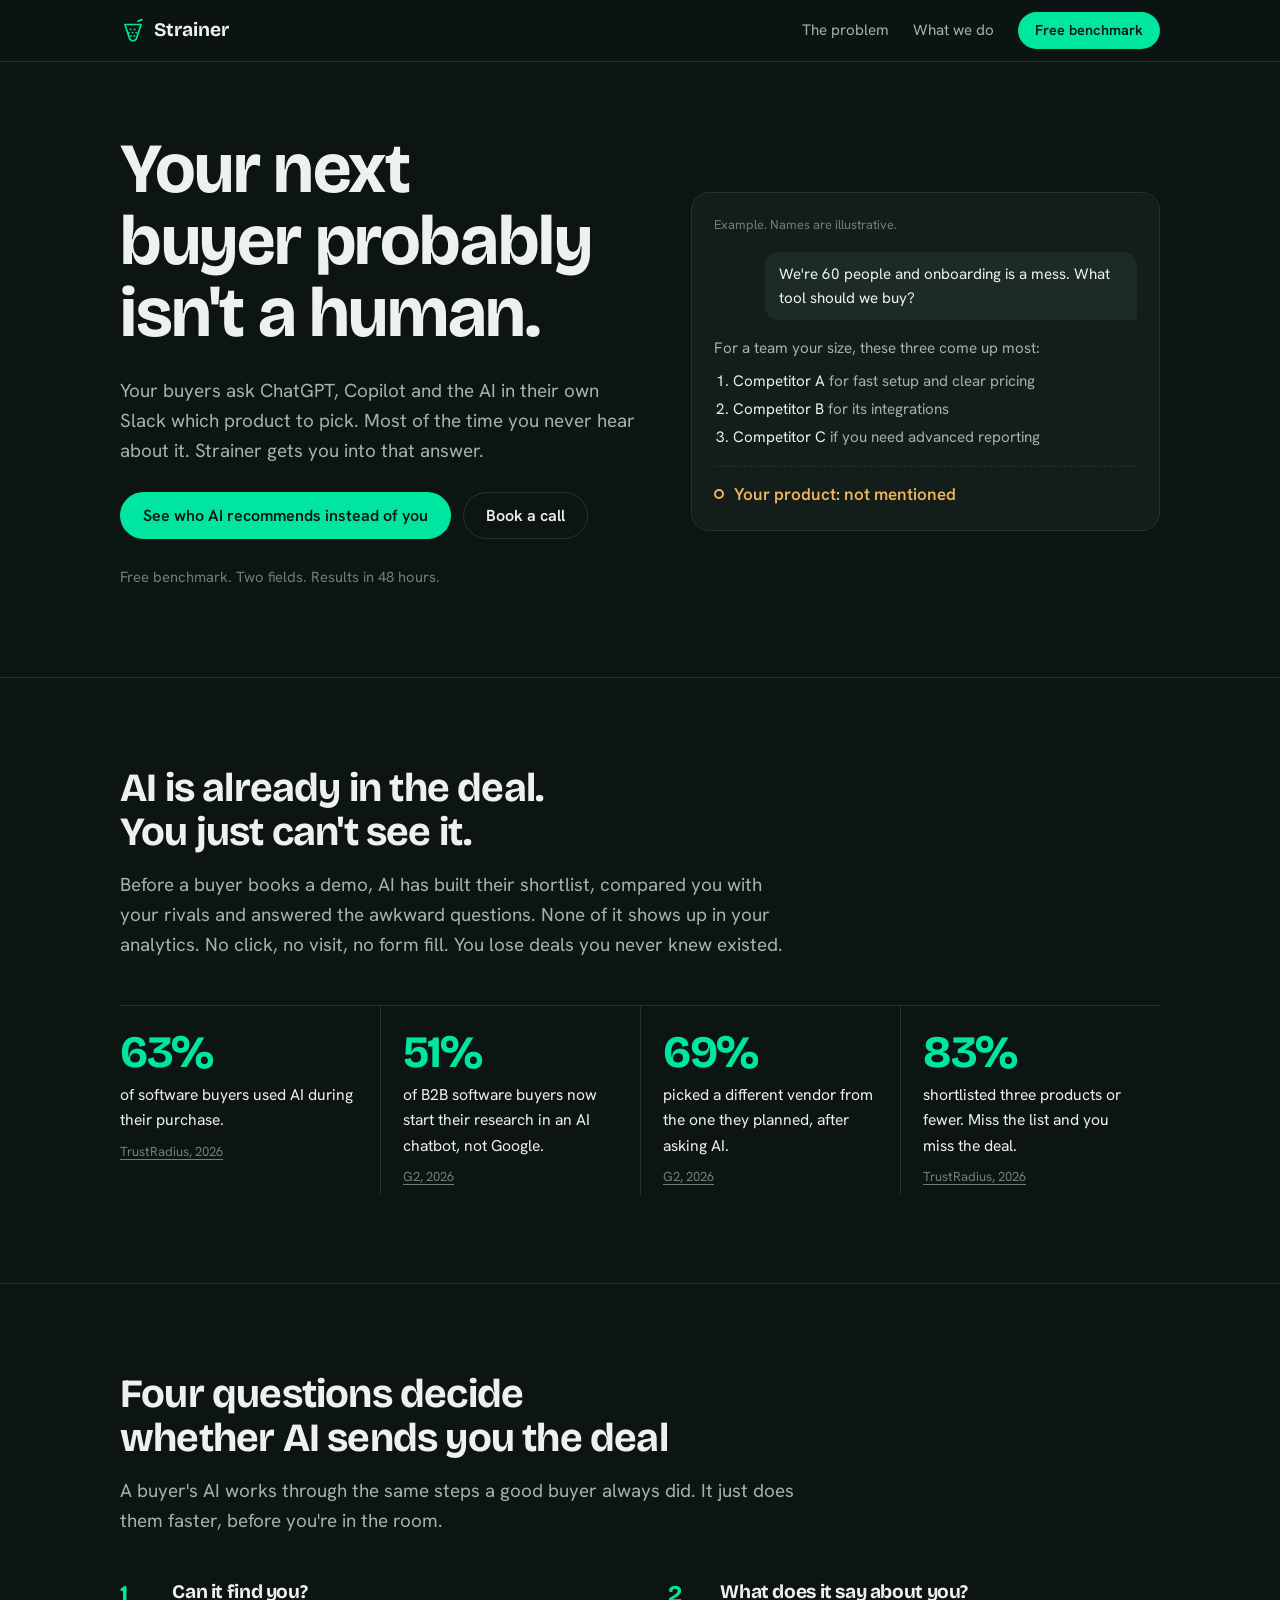
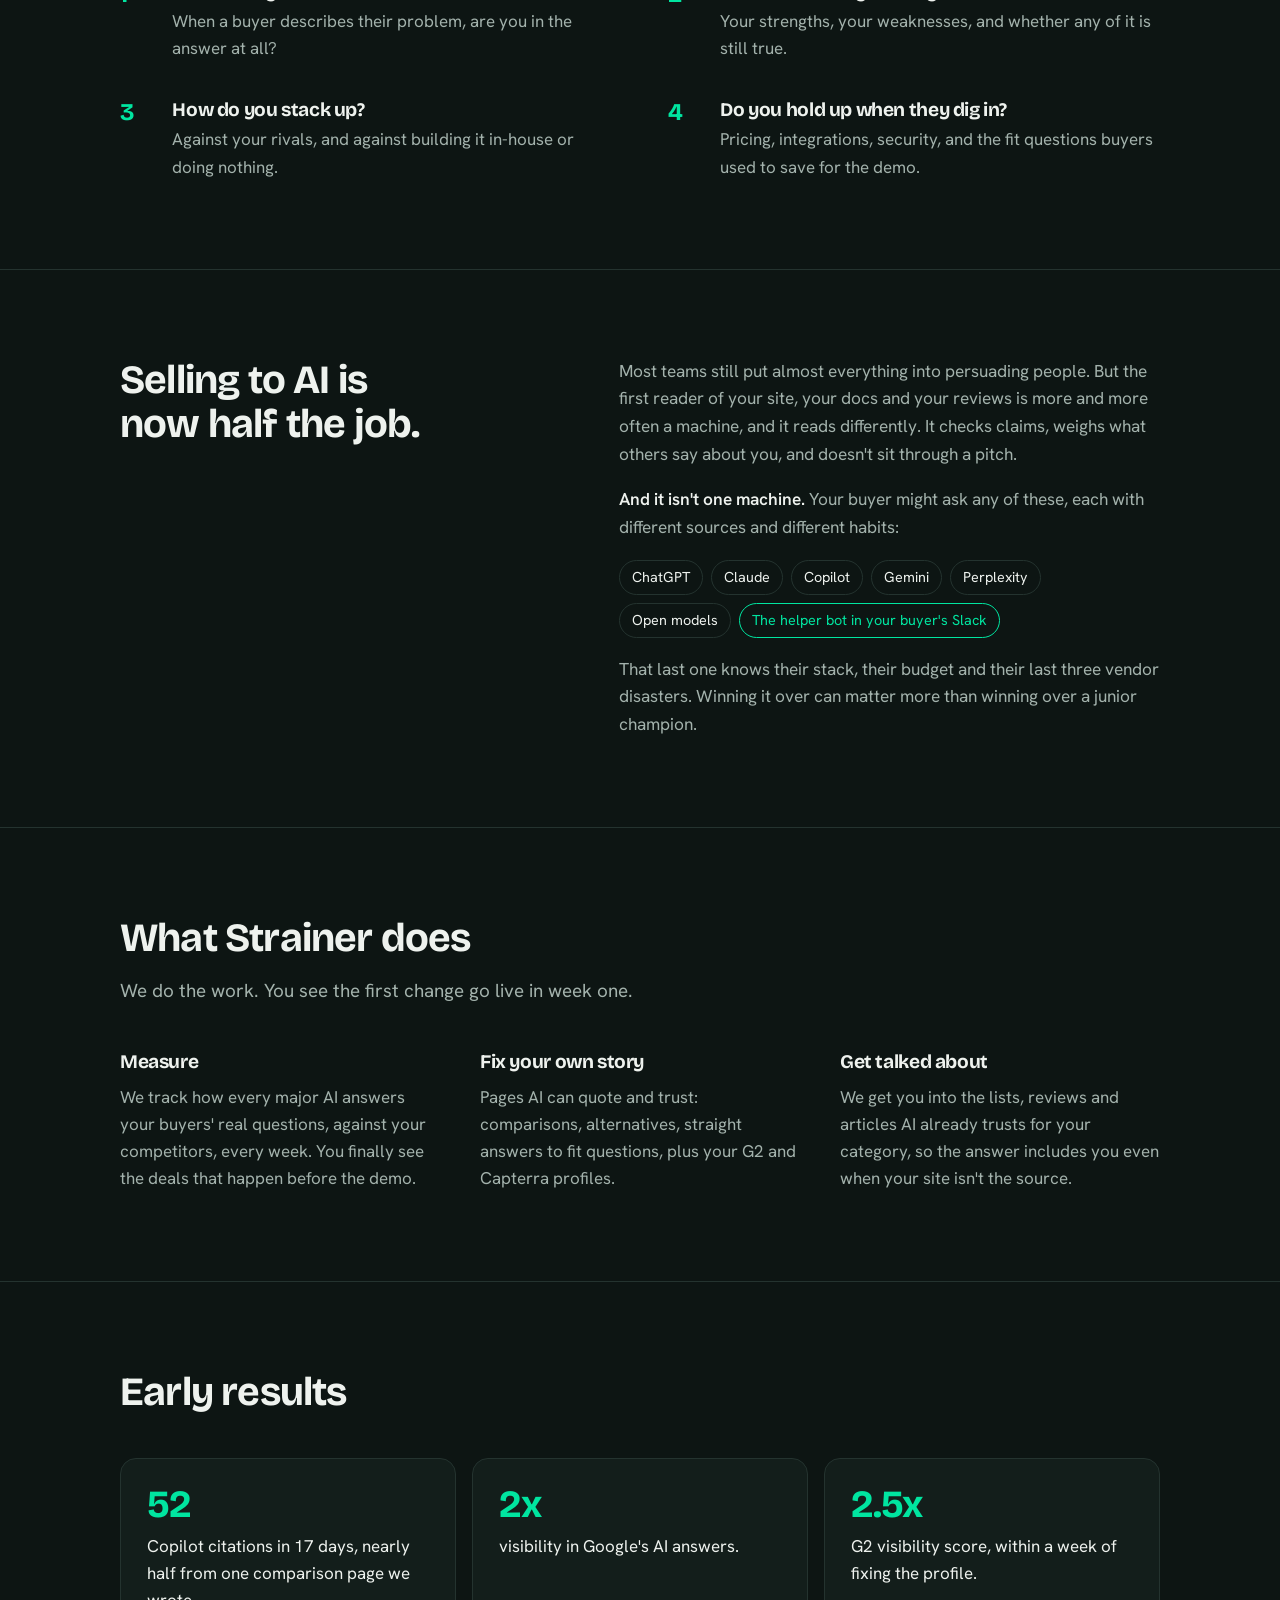
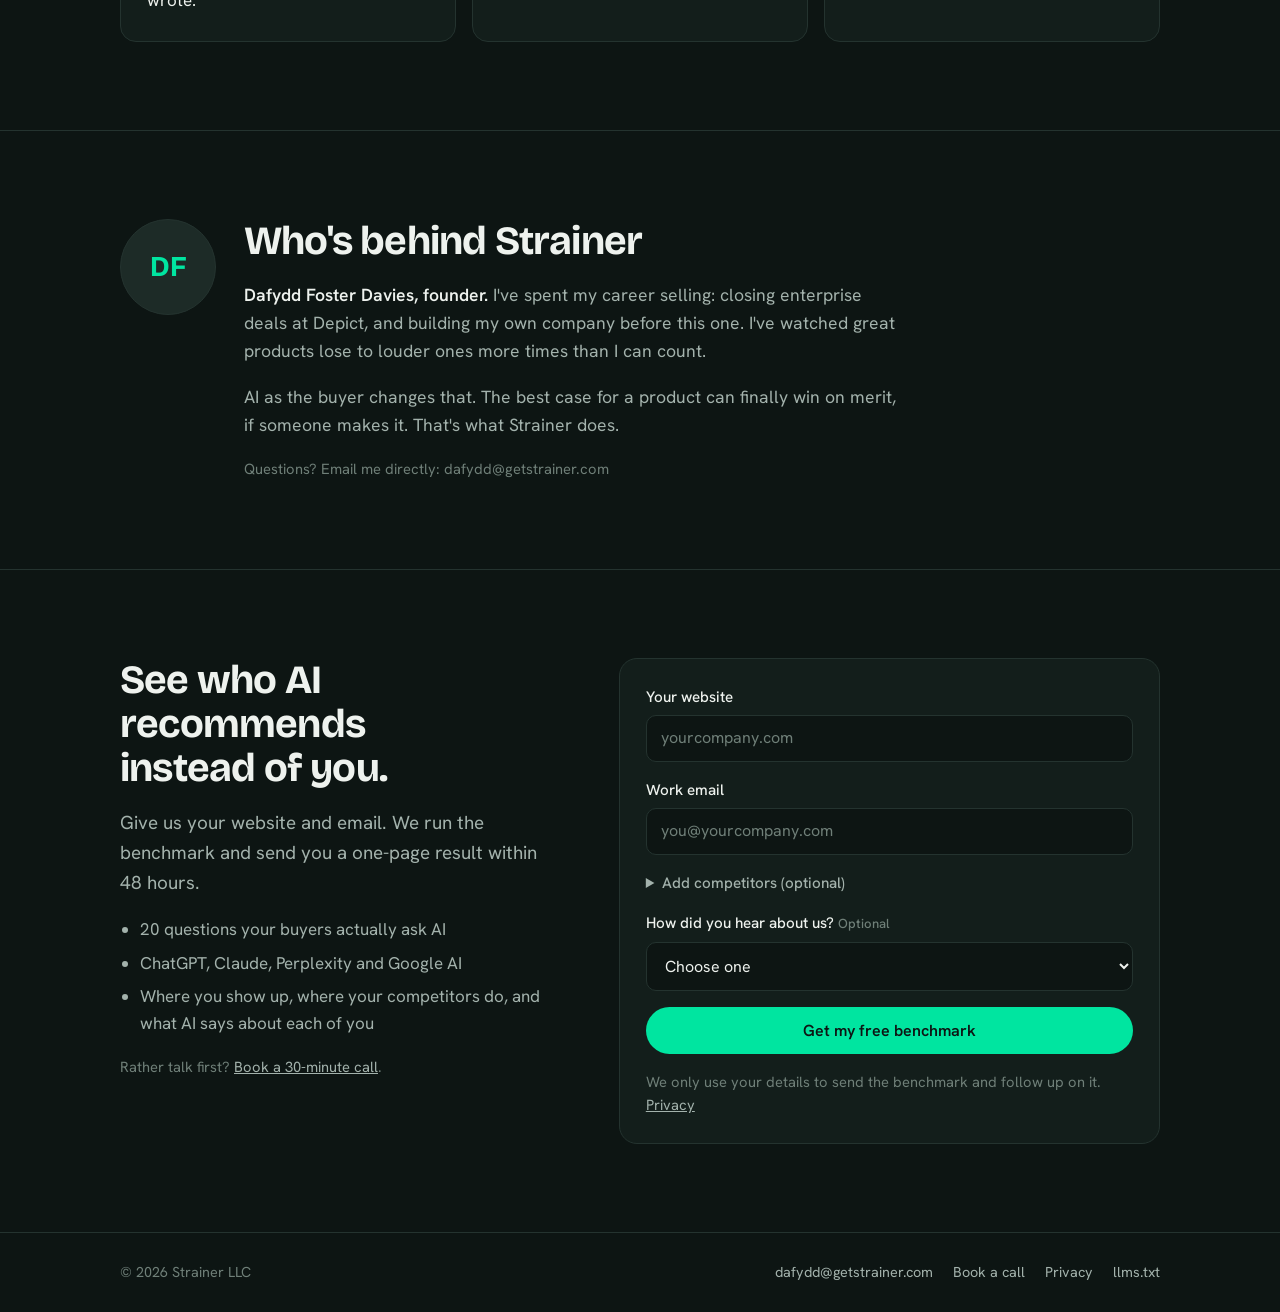
==== commit 7370fd7f: "Homepage: stronger early results Co-Authored-By: Claude Opus 5.5 <noreply@anthropic.com> Claude-Sess" ====
--- a/index.html
+++ b/index.html
@@ -174,9 +174,9 @@
   <div class="wrap">
     <div class="section-head"><h2>Early results</h2></div>
     <div class="proof">
-      <div class="result"><b>20</b><p>Copilot citations in 18 days from a single comparison page.</p><span>B2B software client</span></div>
-      <!-- CHECK BEFORE MERGE: Dafydd to confirm the doubling figure against Bing Webmaster AI performance data -->
-      <div class="result"><b>2x</b><p>Copilot citations within two months.</p><span>B2B software client</span><span class="flag">Figure to confirm before launch</span></div>
+      <div class="result"><b>52</b><p>Copilot citations in 17 days, nearly half from one comparison page we wrote.</p></div>
+      <div class="result"><b>2x</b><p>visibility in Google's AI answers.</p></div>
+      <div class="result"><b>2.5x</b><p>G2 visibility score, within a week of fixing the profile.</p></div>
     </div>
   </div>
 </section>
--- a/styles.css
+++ b/styles.css
@@ -109,7 +109,7 @@
 .after { margin-top: 40px; font-family: var(--display); font-size: 1.3rem; font-weight: 500; }
 
 /* Proof */
-.proof { display: grid; grid-template-columns: repeat(2, minmax(0, 1fr)); gap: 16px; }
+.proof { display: grid; grid-template-columns: repeat(3, minmax(0, 1fr)); gap: 16px; }
 .result { border: 1px solid var(--line); border-radius: 16px; padding: 26px; display: grid; gap: 10px; align-content: start; background: var(--ink-2); }
 .result b { font-family: var(--display); font-size: 2.4rem; line-height: 1; color: var(--mint); letter-spacing: -0.03em; }
 .result p { color: var(--paper); }
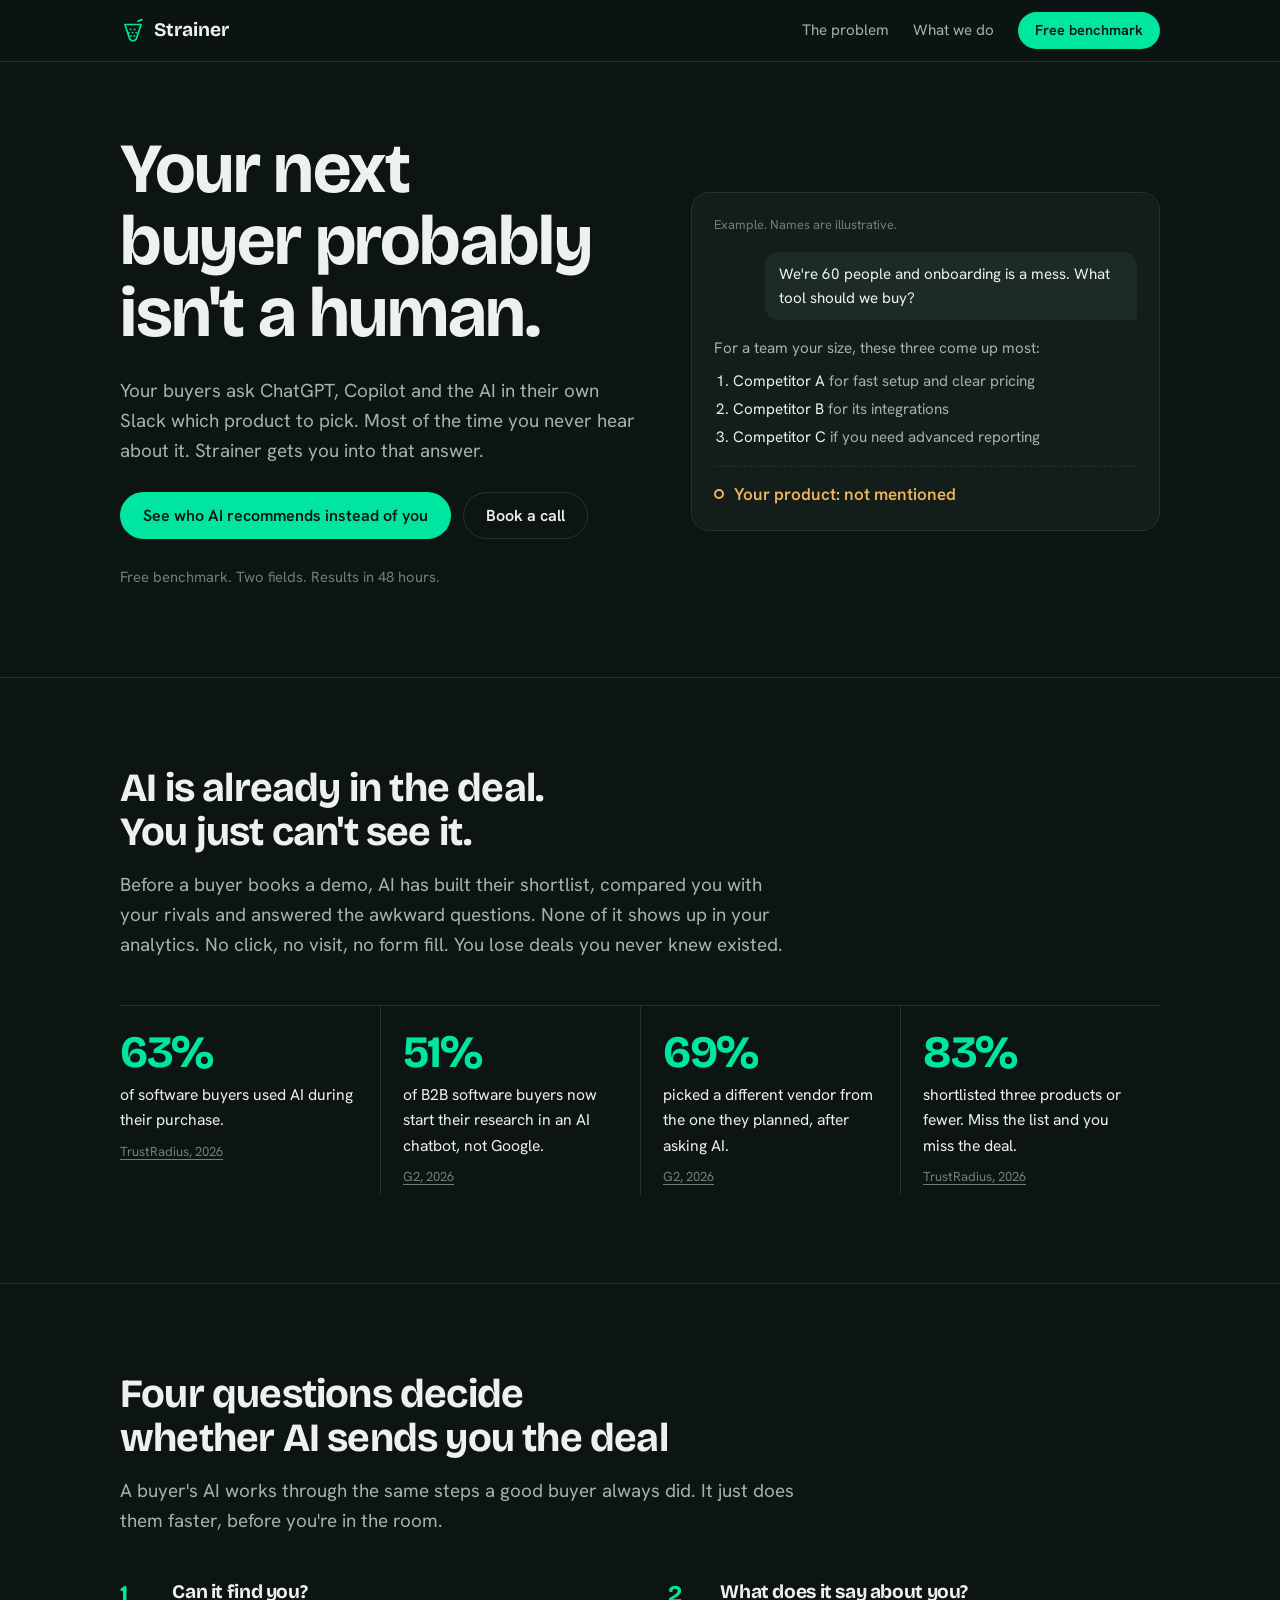
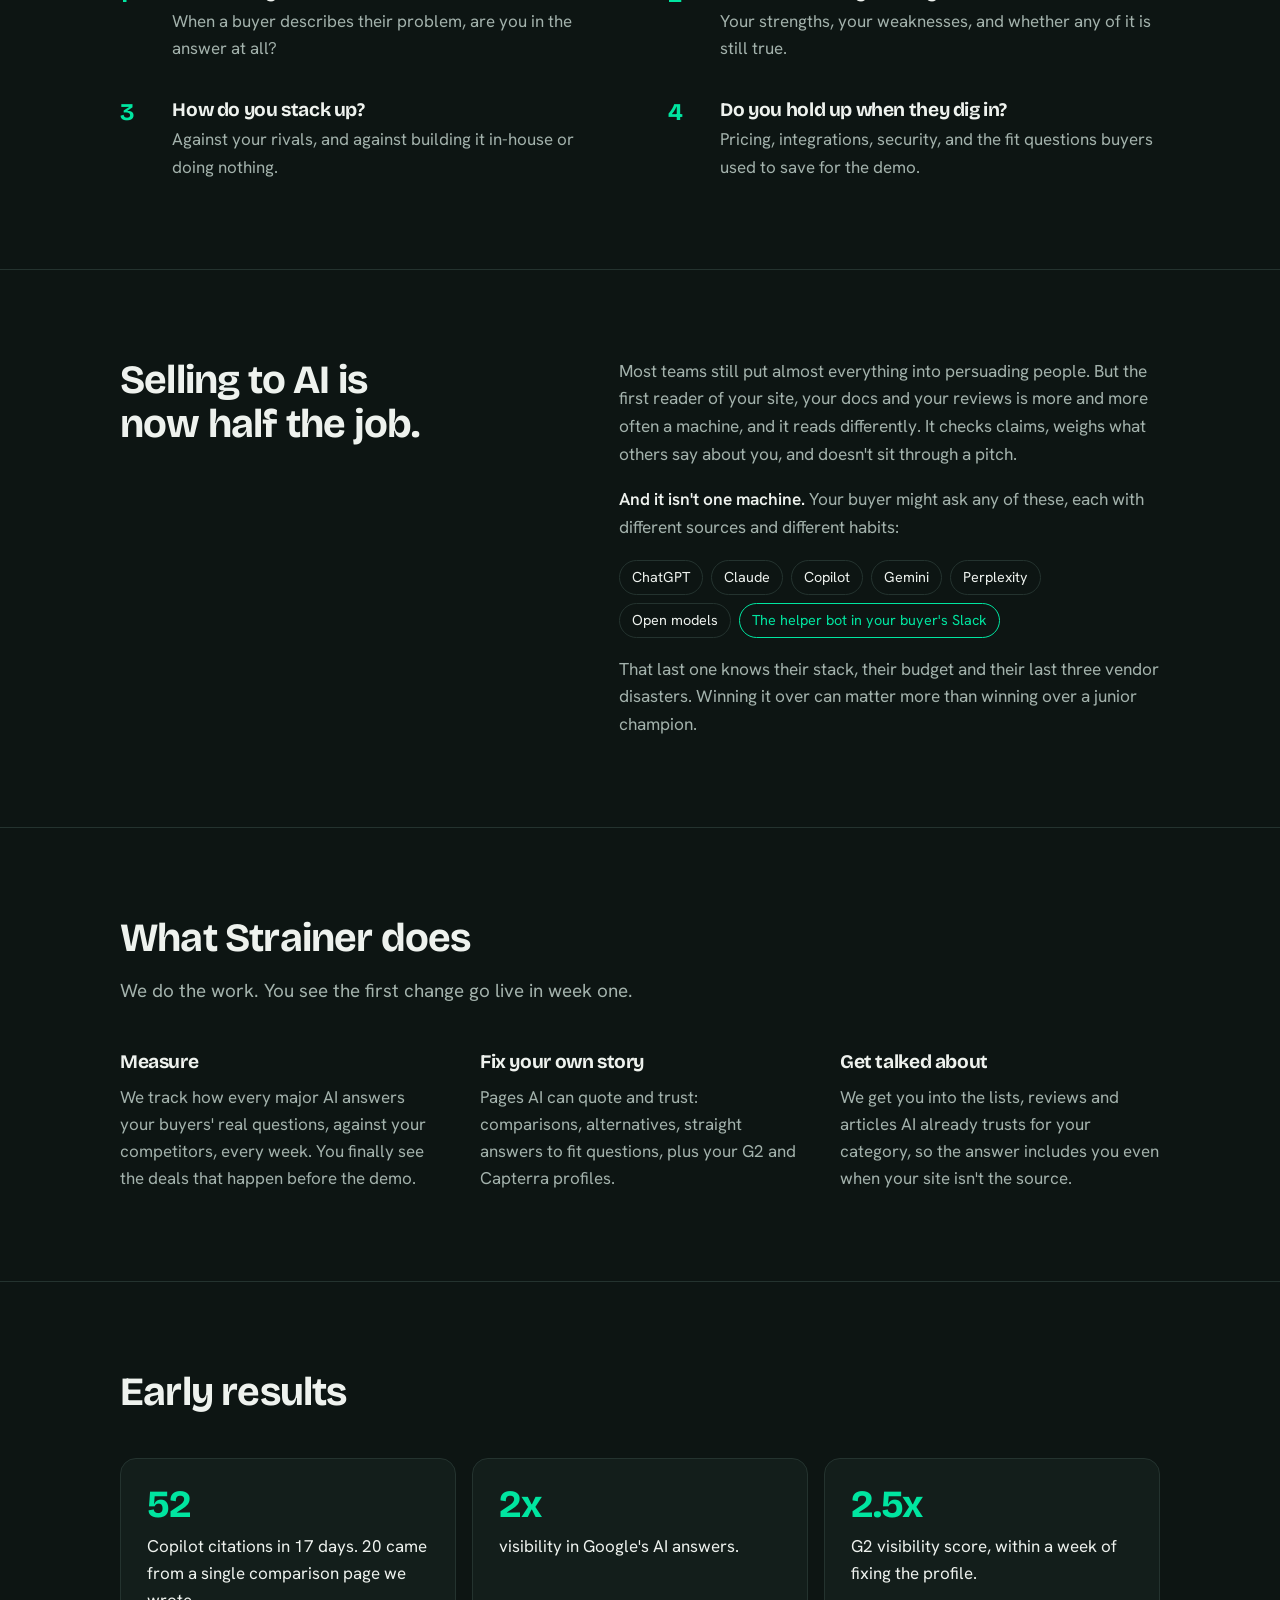
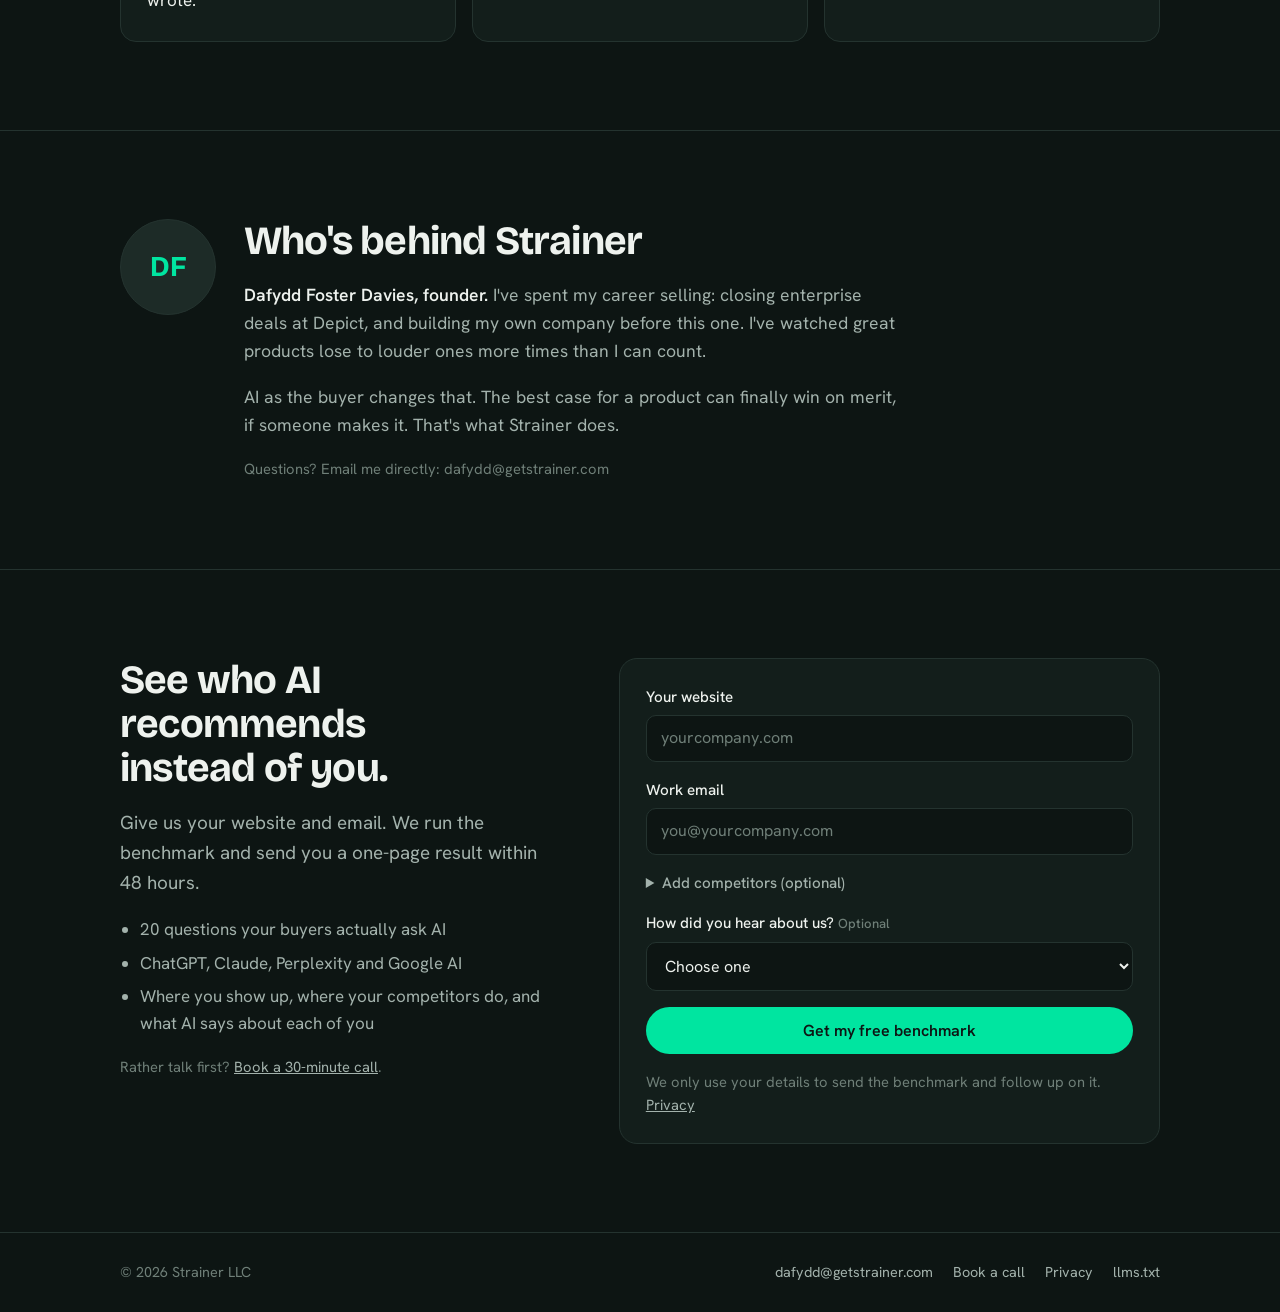
==== commit ea3477d4: "Homepage: exact Copilot split Co-Authored-By: Claude Opus 5.5 <noreply@anthropic.com> Claude-Session" ====
--- a/index.html
+++ b/index.html
@@ -174,7 +174,7 @@
   <div class="wrap">
     <div class="section-head"><h2>Early results</h2></div>
     <div class="proof">
-      <div class="result"><b>52</b><p>Copilot citations in 17 days, nearly half from one comparison page we wrote.</p></div>
+      <div class="result"><b>52</b><p>Copilot citations in 17 days. 20 came from a single comparison page we wrote.</p></div>
       <div class="result"><b>2x</b><p>visibility in Google's AI answers.</p></div>
       <div class="result"><b>2.5x</b><p>G2 visibility score, within a week of fixing the profile.</p></div>
     </div>
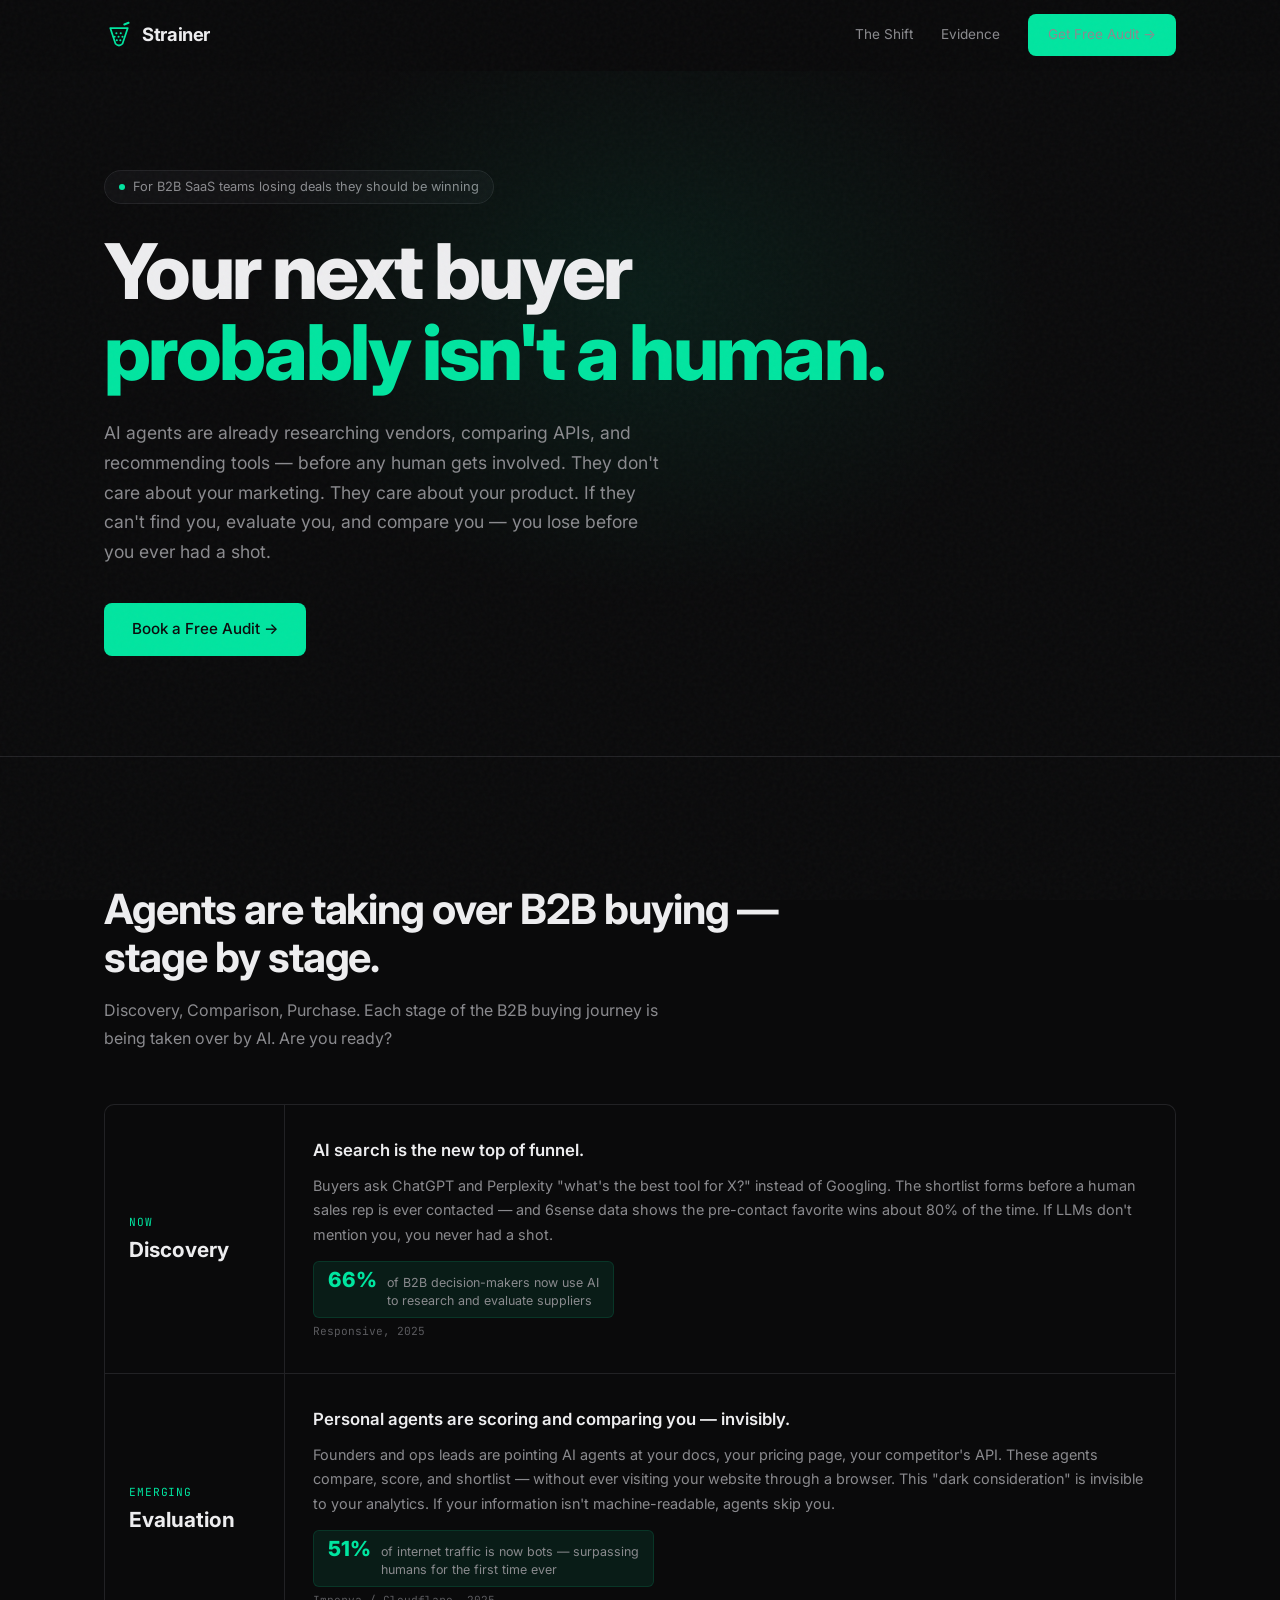
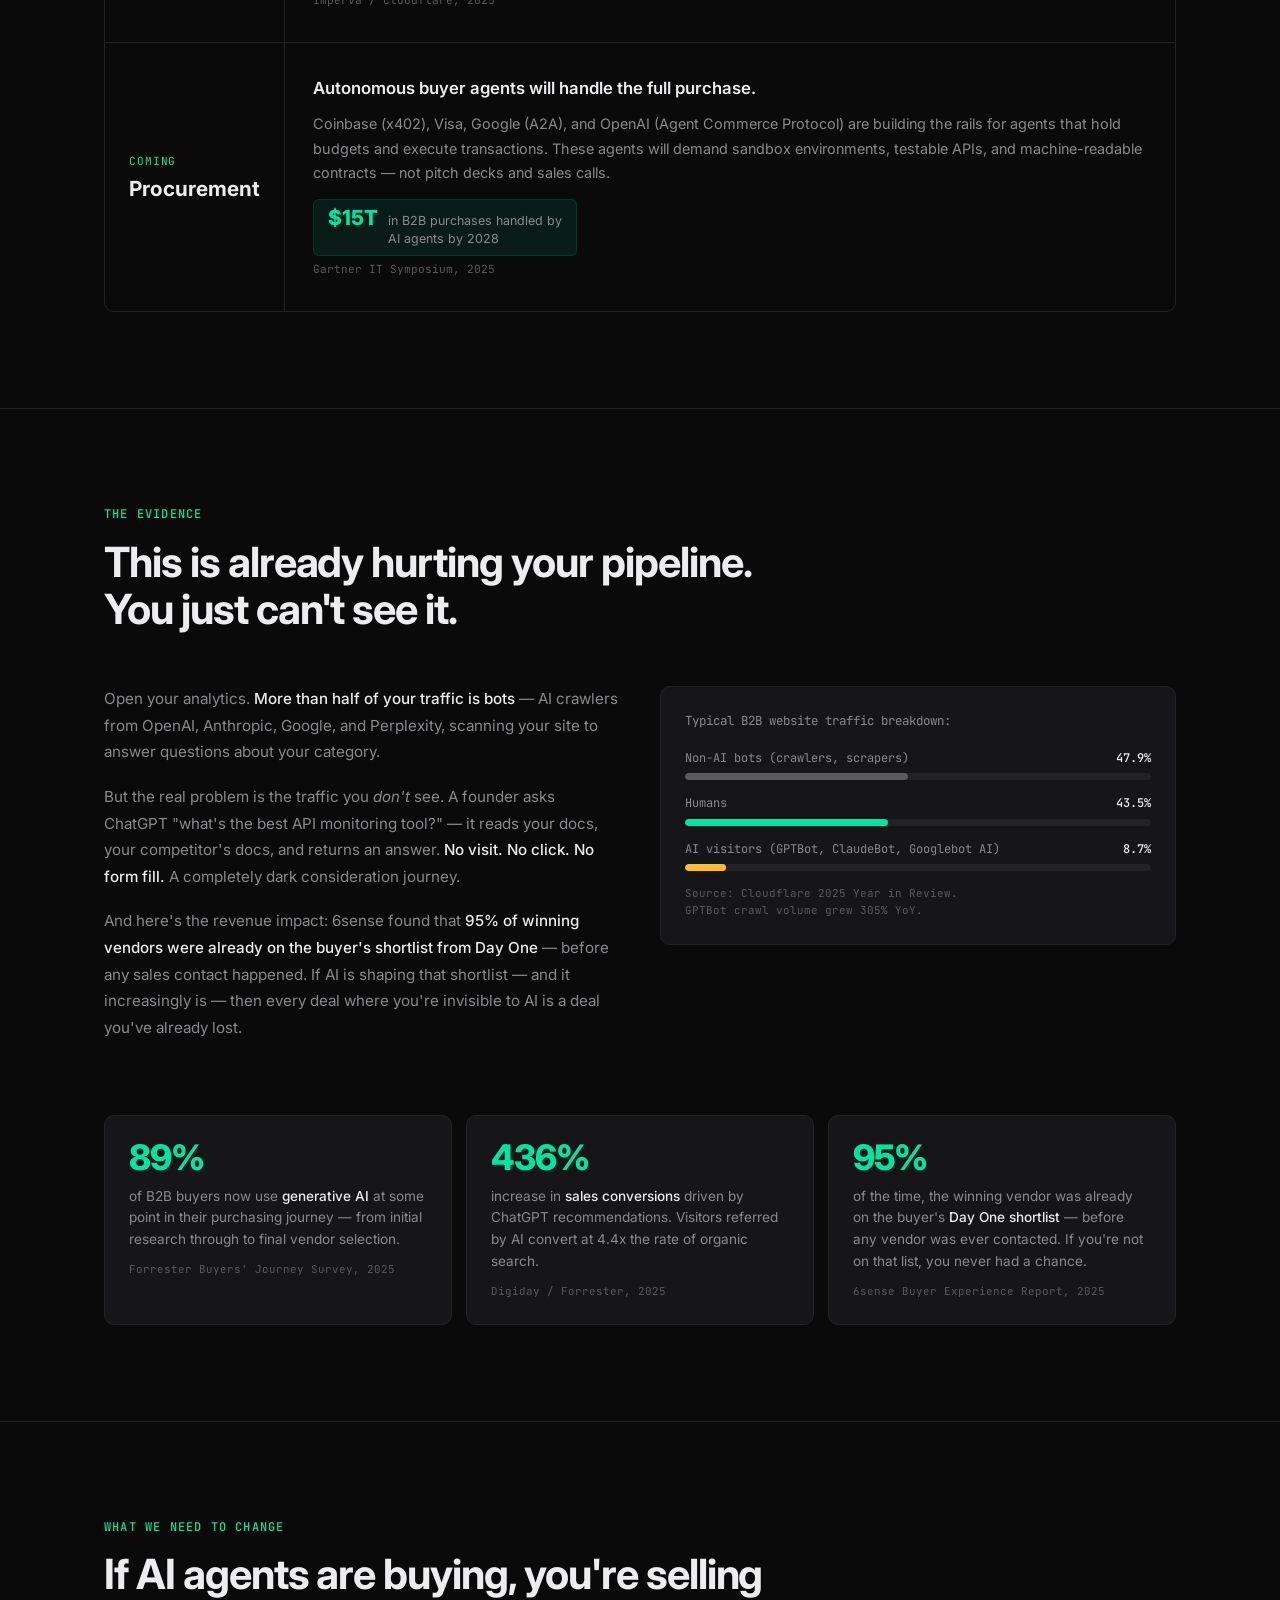
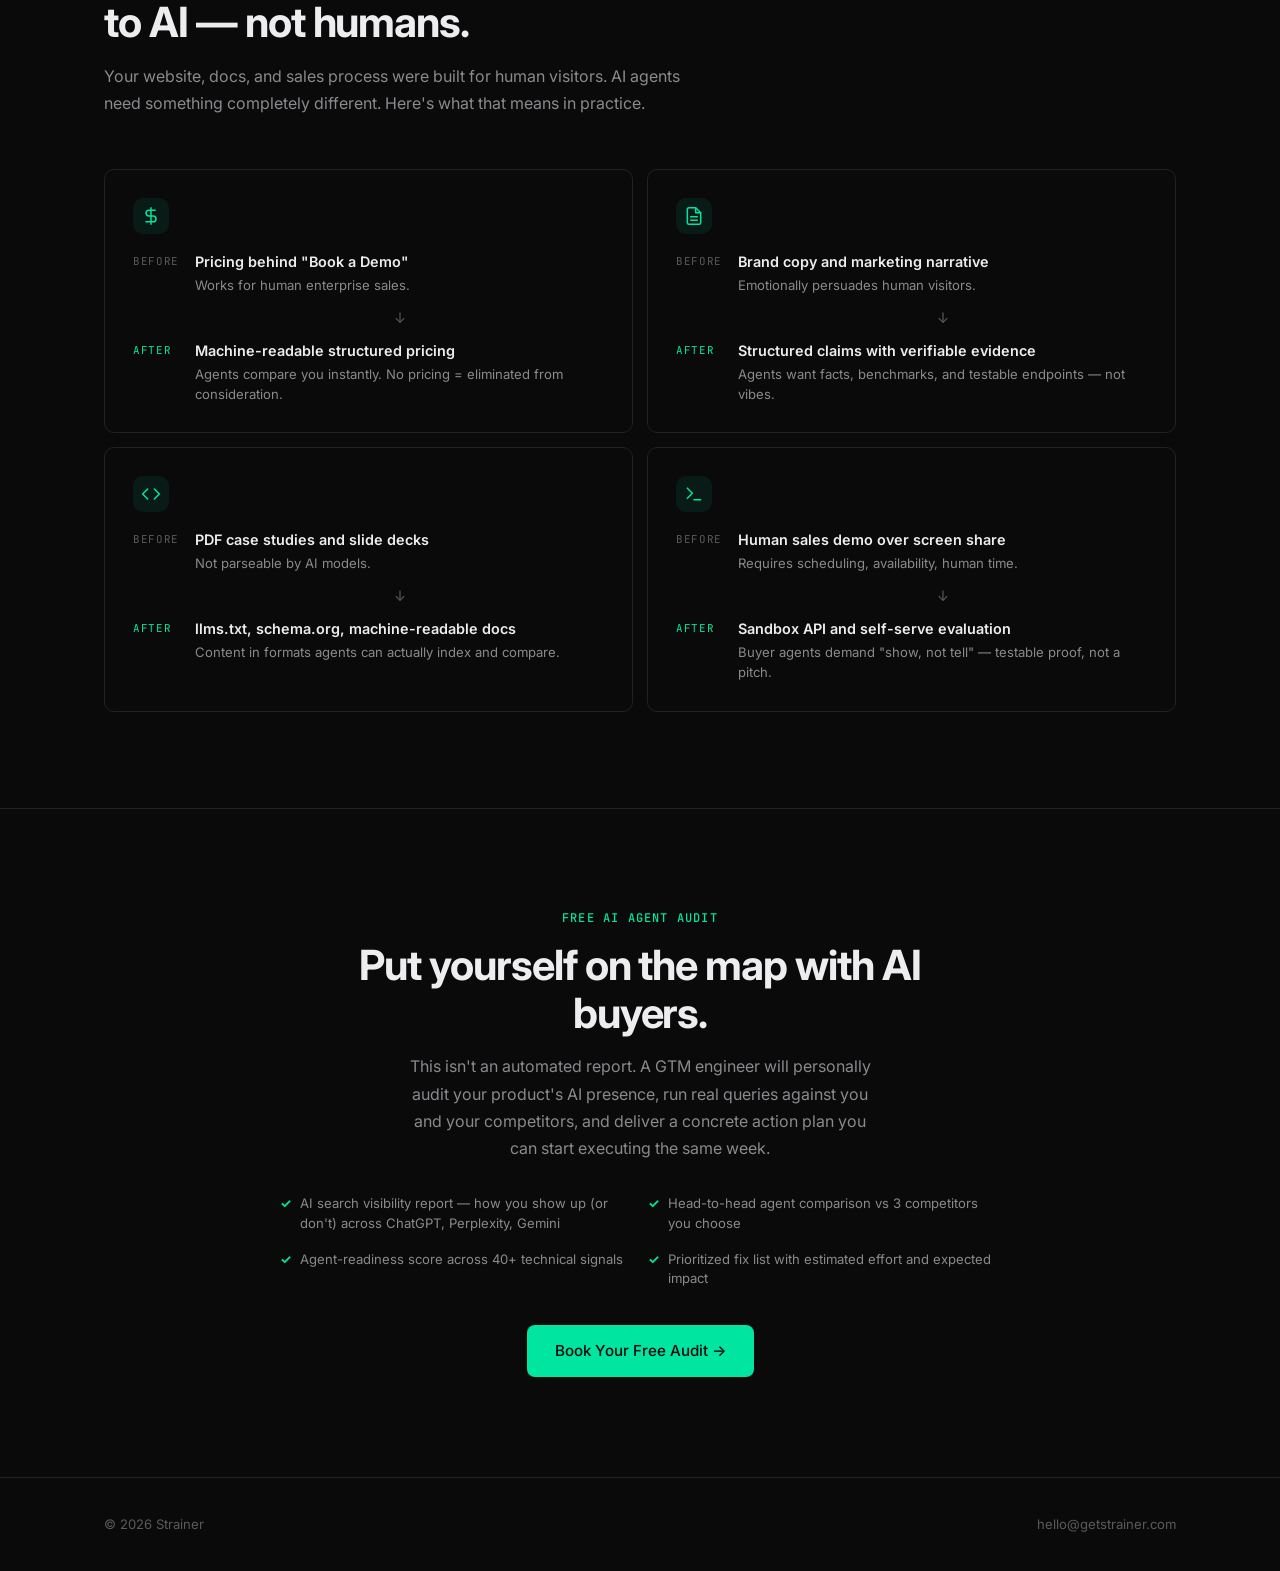
==== commit 2a0d4eb0: "Make the site easier for AI systems to read: robots.txt, 404 page, structured data - robots.txt: exp" ====
--- a/index.html
+++ b/index.html
@@ -1,280 +1,704 @@
 <!DOCTYPE html>
 <html lang="en">
 <head>
-<meta charset="UTF-8">
-<meta name="viewport" content="width=device-width, initial-scale=1.0, viewport-fit=cover">
-<!-- Privacy-friendly analytics by Plausible -->
+    <!-- Privacy-friendly analytics by Plausible -->
 <script async src="https://plausible.io/js/pa-DnuSqwWzhwF2BRM_CK2Dx.js"></script>
 <script>
   window.plausible=window.plausible||function(){(plausible.q=plausible.q||[]).push(arguments)},plausible.init=plausible.init||function(i){plausible.o=i||{}};
   plausible.init()
 </script>
-<script>
-!function(t,e){var o,n,p,r;e.__SV||(window.posthog=e,e._i=[],e.init=function(i,s,a){function g(t,e){var o=e.split(".");2==o.length&&(t=t[o[0]],e=o[1]),t[e]=function(){t.push([e].concat(Array.prototype.slice.call(arguments,0)))}}(p=t.createElement("script")).type="text/javascript",p.crossOrigin="anonymous",p.async=!0,p.src=s.api_host.replace(".i.posthog.com","-assets.i.posthog.com")+"/static/array.js",(r=t.getElementsByTagName("script")[0]).parentNode.insertBefore(p,r);var u=e;for(void 0!==a?u=e[a]=[]:a="posthog",u.people=u.people||[],Object.defineProperty(u,"toString",{configurable:!0,enumerable:!0,writable:!0,value:function(t){var e="posthog";return"posthog"!==a&&(e+="."+a),t||(e+=" (stub)"),e}}),Object.defineProperty(u.people,"toString",{configurable:!0,enumerable:!0,writable:!0,value:function(){return u.toString(1)+".people (stub)"}}),o="init capture register register_once register_for_session unregister unregister_for_session getFeatureFlag getFeatureFlagResult isFeatureEnabled reloadFeatureFlags updateEarlyAccessFeatureEnrollment getEarlyAccessFeatures on onFeatureFlags onSessionId getSurveys getActiveMatchingSurveys renderSurvey canRenderSurvey getNextSurveyStep identify setPersonProperties group resetGroups setPersonPropertiesForFlags resetPersonPropertiesForFlags setGroupPropertiesForFlags resetGroupPropertiesForFlags reset get_distinct_id getGroups get_session_id get_session_replay_url alias set_config startSessionRecording stopSessionRecording sessionRecordingStarted captureException loadToolbar get_property getSessionProperty createPersonProfile opt_in_capturing opt_out_capturing has_opted_in_capturing has_opted_out_capturing clear_opt_in_out_capturing debug".split(" "),n=0;n<o.length;n++)g(u,o[n]);e._i.push([i,s,a])},e.__SV=1)}(document,window.posthog||[]);
-posthog.init('phc_pkNp2dKYGXVrR8oMJzH35f4et3xNSL5hraXMkuQHuBr5', { api_host: 'https://eu.i.posthog.com', defaults: '2026-05-30' })
+    <script>
+    !function(t,e){var o,n,p,r;e.__SV||(window.posthog=e,e._i=[],e.init=function(i,s,a){function g(t,e){var o=e.split(".");2==o.length&&(t=t[o[0]],e=o[1]),t[e]=function(){t.push([e].concat(Array.prototype.slice.call(arguments,0)))}}(p=t.createElement("script")).type="text/javascript",p.crossOrigin="anonymous",p.async=!0,p.src=s.api_host.replace(".i.posthog.com","-assets.i.posthog.com")+"/static/array.js",(r=t.getElementsByTagName("script")[0]).parentNode.insertBefore(p,r);var u=e;for(void 0!==a?u=e[a]=[]:a="posthog",u.people=u.people||[],Object.defineProperty(u,"toString",{configurable:!0,enumerable:!0,writable:!0,value:function(t){var e="posthog";return"posthog"!==a&&(e+="."+a),t||(e+=" (stub)"),e}}),Object.defineProperty(u.people,"toString",{configurable:!0,enumerable:!0,writable:!0,value:function(){return u.toString(1)+".people (stub)"}}),o="init capture register register_once register_for_session unregister unregister_for_session getFeatureFlag getFeatureFlagResult isFeatureEnabled reloadFeatureFlags updateEarlyAccessFeatureEnrollment getEarlyAccessFeatures on onFeatureFlags onSessionId getSurveys getActiveMatchingSurveys renderSurvey canRenderSurvey getNextSurveyStep identify setPersonProperties group resetGroups setPersonPropertiesForFlags resetPersonPropertiesForFlags setGroupPropertiesForFlags resetGroupPropertiesForFlags reset get_distinct_id getGroups get_session_id get_session_replay_url alias set_config startSessionRecording stopSessionRecording sessionRecordingStarted captureException loadToolbar get_property getSessionProperty createPersonProfile opt_in_capturing opt_out_capturing has_opted_in_capturing has_opted_out_capturing clear_opt_in_out_capturing debug".split(" "),n=0;n<o.length;n++)g(u,o[n]);e._i.push([i,s,a])},e.__SV=1)}(document,window.posthog||[]);
+    posthog.init('phc_pkNp2dKYGXVrR8oMJzH35f4et3xNSL5hraXMkuQHuBr5', {
+        api_host: 'https://eu.i.posthog.com',
+        defaults: '2026-05-30',
+    })
 </script>
-<!-- RB2B visitor identification -->
-<script>!function(key) {if (window.reb2b) return;window.reb2b = {loaded: true};var s = document.createElement("script");s.async = true;s.src = "https://ddwl4m2hdecbv.cloudfront.net/b/" + key + "/" + key + ".js.gz";document.getElementsByTagName("script")[0].parentNode.insertBefore(s, document.getElementsByTagName("script")[0]);}("1N5W0HJ1PKO5");</script>
-<title>Strainer | Your next buyer probably isn't a human</title>
-<meta name="description" content="Buyers now ask AI which product to choose before they talk to you. Strainer gets B2B software companies into that answer. Free benchmark: see who AI recommends instead of you.">
-<meta property="og:title" content="Strainer | Your next buyer probably isn't a human">
-<meta property="og:description" content="Buyers now ask AI which product to choose before they talk to you. Strainer gets B2B software companies into that answer. Free benchmark: see who AI recommends instead of you.">
-<meta property="og:type" content="website">
-<meta property="og:url" content="https://getstrainer.com/">
-<link rel="canonical" href="https://getstrainer.com/">
-<link rel="preconnect" href="https://fonts.googleapis.com">
-<link rel="preconnect" href="https://fonts.gstatic.com" crossorigin>
-<link href="https://fonts.googleapis.com/css2?family=Bricolage+Grotesque:opsz,wght@12..96,500;12..96,700&family=Hanken+Grotesk:wght@400;500;600&display=swap" rel="stylesheet">
-<link rel="stylesheet" href="/styles.css">
-<script type="application/ld+json">
-{
-  "@context": "https://schema.org",
-  "@graph": [
+    <meta charset="UTF-8">
+    <meta name="viewport" content="width=device-width, initial-scale=1.0">
+    <title>Strainer — Help B2B Companies Sell to AI Agents</title>
+    <meta name="description" content="Your next buyer isn't human. AI agents are researching, evaluating, and choosing B2B vendors. Most companies are invisible to them. Strainer helps you fix that.">
+    <meta property="og:title" content="Strainer — Your Next Buyer Isn't Human">
+    <meta property="og:description" content="AI agents are choosing B2B vendors. Is yours invisible?">
+    <meta property="og:type" content="website">
+    <meta property="og:url" content="https://getstrainer.com">
+    <link rel="canonical" href="https://getstrainer.com">
+    <script type="application/ld+json">
     {
-      "@type": "Organization",
-      "@id": "https://getstrainer.com/#org",
-      "name": "Strainer",
-      "legalName": "Strainer LLC",
-      "url": "https://getstrainer.com",
-      "email": "dafydd@getstrainer.com",
-      "slogan": "Your next buyer probably isn't a human.",
-      "description": "Strainer helps B2B software companies win deals when AI does the buyer's research: getting recommended by ChatGPT, Claude, Copilot, Perplexity and Google AI, and described accurately when buyers compare options.",
-      "founder": { "@type": "Person", "name": "Dafydd Foster Davies", "jobTitle": "Founder" }
-    },
-    {
-      "@type": "Service",
-      "name": "AI buyer visibility for B2B software",
-      "serviceType": "AI search optimisation (AEO / GEO)",
-      "provider": { "@id": "https://getstrainer.com/#org" },
-      "areaServed": "Worldwide",
-      "offers": {
-        "@type": "Offer",
-        "name": "Free AI benchmark",
-        "url": "https://getstrainer.com/benchmark",
-        "description": "Your company against 3 competitors on 20 buyer questions across ChatGPT, Claude, Perplexity and Google AI. One-page result within 48 hours.",
-        "price": "0",
-        "priceCurrency": "USD"
-      }
+      "@context": "https://schema.org",
+      "@graph": [
+        {
+          "@type": "Organization",
+          "@id": "https://getstrainer.com/#organization",
+          "name": "Strainer",
+          "url": "https://getstrainer.com",
+          "description": "Strainer helps B2B companies become discoverable, evaluable, and purchasable by AI agents.",
+          "email": "hello@getstrainer.com"
+        },
+        {
+          "@type": "WebSite",
+          "@id": "https://getstrainer.com/#website",
+          "url": "https://getstrainer.com",
+          "name": "Strainer",
+          "publisher": {
+            "@id": "https://getstrainer.com/#organization"
+          }
+        }
+      ]
     }
-  ]
-}
-</script>
+    </script>
+
+    <link rel="preconnect" href="https://fonts.googleapis.com">
+    <link rel="preconnect" href="https://fonts.gstatic.com" crossorigin>
+    <link href="https://fonts.googleapis.com/css2?family=Inter:wght@300;400;500;600;700;800;900&family=JetBrains+Mono:wght@400;500;600&display=swap" rel="stylesheet">
+
+    <style>
+        *, *::before, *::after { margin: 0; padding: 0; box-sizing: border-box; }
+
+        :root {
+            --bg: #0a0a0b;
+            --bg-elevated: #111113;
+            --bg-card: #161618;
+            --border: #222225;
+            --border-hover: #333338;
+            --text-primary: #ededef;
+            --text-secondary: #8a8a8e;
+            --text-tertiary: #5a5a5e;
+            --accent: #00e5a0;
+            --accent-dim: #00e5a020;
+            --accent-mid: #00e5a040;
+            --accent-glow: #00e5a015;
+            --red: #ff5f57;
+            --yellow: #febc2e;
+            --green: #28c840;
+            --font-body: 'Inter', -apple-system, BlinkMacSystemFont, sans-serif;
+            --font-mono: 'JetBrains Mono', monospace;
+        }
+
+        html { scroll-behavior: smooth; -webkit-font-smoothing: antialiased; -moz-osx-font-smoothing: grayscale; }
+
+        body {
+            font-family: var(--font-body);
+            background: var(--bg);
+            color: var(--text-primary);
+            line-height: 1.6;
+            overflow-x: hidden;
+            font-size: 15px;
+        }
+
+        body::before {
+            content: '';
+            position: fixed;
+            top: 0; left: 0; width: 100%; height: 100%;
+            background-image: url("data:image/svg+xml,%3Csvg viewBox='0 0 256 256' xmlns='http://www.w3.org/2000/svg'%3E%3Cfilter id='n'%3E%3CfeTurbulence type='fractalNoise' baseFrequency='0.9' numOctaves='4' stitchTiles='stitch'/%3E%3C/filter%3E%3Crect width='100%25' height='100%25' filter='url(%23n)' opacity='0.03'/%3E%3C/svg%3E");
+            pointer-events: none;
+            z-index: 9999;
+        }
+
+        a { color: inherit; text-decoration: none; }
+        .container { max-width: 1120px; margin: 0 auto; padding: 0 24px; }
+
+        /* NAV */
+        nav {
+            position: fixed; top: 0; left: 0; right: 0; z-index: 1000;
+            padding: 14px 0;
+            background: rgba(10, 10, 11, 0.85);
+            backdrop-filter: blur(20px);
+            -webkit-backdrop-filter: blur(20px);
+            border-bottom: 1px solid transparent;
+            transition: border-color 0.3s;
+        }
+        nav.scrolled { border-bottom-color: var(--border); }
+        nav .container { display: flex; align-items: center; justify-content: space-between; }
+
+        .logo {
+            font-weight: 700; font-size: 1.15rem; letter-spacing: -0.02em;
+            display: flex; align-items: center; gap: 8px;
+        }
+        .logo-mark {
+            width: 30px; height: 30px;
+            display: flex; align-items: center; justify-content: center;
+        }
+        .logo-mark svg { width: 28px; height: 28px; }
+
+        .nav-links { display: flex; align-items: center; gap: 28px; }
+        .nav-links a { font-size: 0.85rem; color: var(--text-secondary); transition: color 0.2s; font-weight: 400; }
+        .nav-links a:hover { color: var(--text-primary); }
+
+        .btn {
+            display: inline-flex; align-items: center; gap: 8px;
+            padding: 10px 20px; border-radius: 8px;
+            font-family: var(--font-body); font-size: 0.85rem; font-weight: 500;
+            cursor: pointer; transition: all 0.2s; border: none;
+        }
+        .btn-primary { background: var(--accent); color: #0a0a0b; }
+        .btn-primary:hover { background: #00ffb3; transform: translateY(-1px); box-shadow: 0 4px 24px var(--accent-dim); }
+        .btn-ghost { background: transparent; color: var(--text-primary); border: 1px solid var(--border); }
+        .btn-ghost:hover { border-color: var(--border-hover); background: var(--bg-elevated); }
+        .btn-large { font-size: 0.95rem; padding: 14px 28px; }
+
+        /* HERO */
+        .hero { padding: 170px 0 100px; position: relative; }
+        .hero::before {
+            content: '';
+            position: absolute; top: 0; left: 50%; transform: translateX(-50%);
+            width: 800px; height: 600px;
+            background: radial-gradient(ellipse, var(--accent-glow) 0%, transparent 70%);
+            pointer-events: none;
+        }
+        .hero-badge {
+            display: inline-flex; align-items: center; gap: 8px;
+            padding: 6px 14px; border: 1px solid var(--border); border-radius: 100px;
+            font-size: 0.8rem; color: var(--text-secondary);
+            margin-bottom: 28px; background: var(--bg-elevated);
+        }
+        .hero-badge .dot { width: 6px; height: 6px; background: var(--accent); border-radius: 50%; animation: pulse 2s infinite; }
+        @keyframes pulse { 0%, 100% { opacity: 1; } 50% { opacity: 0.4; } }
+
+        .hero h1 {
+            font-size: clamp(2.8rem, 6.5vw, 4.8rem);
+            font-weight: 800; line-height: 1.05; letter-spacing: -0.035em;
+            max-width: 820px; margin-bottom: 24px;
+        }
+        .hero h1 .accent { color: var(--accent); }
+        .hero p {
+            font-size: 1.1rem; color: var(--text-secondary); max-width: 560px;
+            line-height: 1.7; margin-bottom: 36px; font-weight: 400;
+        }
+        .hero-ctas { display: flex; gap: 12px; flex-wrap: wrap; }
+
+        /* SECTIONS */
+        section { padding: 96px 0; }
+        .section-label {
+            font-family: var(--font-mono); font-size: 0.75rem; color: var(--accent);
+            text-transform: uppercase; letter-spacing: 0.1em; margin-bottom: 14px; font-weight: 500;
+        }
+        .section-heading {
+            font-size: clamp(1.8rem, 3.5vw, 2.6rem);
+            font-weight: 700; line-height: 1.15; letter-spacing: -0.025em;
+            margin-bottom: 16px; max-width: 700px;
+        }
+        .section-sub {
+            font-size: 1rem; color: var(--text-secondary); max-width: 580px;
+            line-height: 1.7; font-weight: 400;
+        }
+
+        /* HORIZONS */
+        .shift { border-top: 1px solid var(--border); }
+        .horizons { margin-top: 52px; display: flex; flex-direction: column; }
+        .horizon {
+            display: grid; grid-template-columns: 180px 1fr;
+            border: 1px solid var(--border); border-bottom: none;
+            background: var(--bg); transition: background 0.3s;
+        }
+        .horizon:last-child { border-bottom: 1px solid var(--border); }
+        .horizon:first-child { border-radius: 10px 10px 0 0; }
+        .horizon:last-child { border-radius: 0 0 10px 10px; }
+        .horizon:hover { background: var(--bg-elevated); }
+        .horizon-left {
+            padding: 32px 24px; border-right: 1px solid var(--border);
+            display: flex; flex-direction: column; justify-content: center;
+        }
+        .horizon-phase {
+            font-family: var(--font-mono); font-size: 0.7rem; text-transform: uppercase;
+            letter-spacing: 0.08em; color: var(--accent); margin-bottom: 6px;
+        }
+        .horizon-stage { font-size: 1.3rem; font-weight: 700; line-height: 1.2; }
+        .horizon-right { padding: 32px 28px; }
+        .horizon-right h3 { font-size: 1.05rem; font-weight: 600; margin-bottom: 10px; }
+        .horizon-right p { font-size: 0.9rem; color: var(--text-secondary); line-height: 1.7; margin-bottom: 14px; }
+        .horizon-stat {
+            display: inline-flex; align-items: baseline; gap: 10px;
+            padding: 8px 14px; background: var(--accent-glow); border: 1px solid var(--accent-dim); border-radius: 6px;
+        }
+        .horizon-stat .stat-number { font-size: 1.3rem; font-weight: 800; color: var(--accent); line-height: 1; }
+        .horizon-stat .stat-label { font-size: 0.78rem; color: var(--text-secondary); line-height: 1.4; }
+        .stat-source { font-size: 0.7rem; color: var(--text-tertiary); margin-top: 5px; font-family: var(--font-mono); }
+
+        /* EVIDENCE */
+        .evidence { border-top: 1px solid var(--border); }
+        .evidence-grid {
+            display: grid; grid-template-columns: 1fr 1fr; gap: 40px;
+            margin-top: 52px; align-items: start;
+        }
+        .evidence-text p { font-size: 0.95rem; color: var(--text-secondary); line-height: 1.75; margin-bottom: 18px; }
+        .evidence-text p strong { color: var(--text-primary); font-weight: 500; }
+        .evidence-visual {
+            background: var(--bg-card); border: 1px solid var(--border); border-radius: 10px;
+            padding: 24px; font-family: var(--font-mono); font-size: 0.75rem;
+        }
+        .traffic-bar-label { display: flex; justify-content: space-between; margin-bottom: 5px; font-size: 0.75rem; font-family: var(--font-mono); }
+        .traffic-bar-label span:first-child { color: var(--text-secondary); }
+        .traffic-bar-label span:last-child { color: var(--text-primary); font-weight: 500; }
+        .traffic-bar { height: 7px; background: var(--border); border-radius: 4px; overflow: hidden; margin-bottom: 14px; }
+        .traffic-bar-fill { height: 100%; border-radius: 4px; }
+        .traffic-bar-fill.grey { background: var(--text-tertiary); }
+        .traffic-bar-fill.green { background: var(--accent); }
+        .traffic-bar-fill.yellow { background: var(--yellow); }
+
+        /* REVENUE IMPACT */
+        .revenue-impact {
+            margin-top: 56px;
+            display: grid; grid-template-columns: repeat(3, 1fr); gap: 14px;
+        }
+        .revenue-card {
+            background: var(--bg-card); border: 1px solid var(--border); border-radius: 10px;
+            padding: 24px; transition: border-color 0.3s;
+        }
+        .revenue-card:hover { border-color: var(--border-hover); }
+        .revenue-card .big-stat {
+            font-size: 2.2rem; font-weight: 800; color: var(--accent);
+            line-height: 1; margin-bottom: 10px; letter-spacing: -0.03em;
+        }
+        .revenue-card .stat-desc { font-size: 0.85rem; color: var(--text-secondary); line-height: 1.6; }
+        .revenue-card .stat-desc strong { color: var(--text-primary); font-weight: 500; }
+        .revenue-card .stat-src { font-size: 0.68rem; color: var(--text-tertiary); margin-top: 10px; font-family: var(--font-mono); }
+
+        /* WHAT'S CHANGING */
+        .what-changing { border-top: 1px solid var(--border); }
+        .wc-grid { display: grid; grid-template-columns: 1fr 1fr; gap: 14px; margin-top: 52px; }
+        .wc-card {
+            padding: 28px; border: 1px solid var(--border); border-radius: 10px;
+            background: var(--bg); transition: all 0.3s;
+        }
+        .wc-card:hover { border-color: var(--border-hover); background: var(--bg-elevated); }
+        .wc-icon { margin-bottom: 16px; width: 36px; height: 36px; display: flex; align-items: center; justify-content: center; background: rgba(0,229,160,0.08); border-radius: 10px; }
+        .wc-icon svg { width: 20px; height: 20px; stroke: var(--accent); fill: none; stroke-width: 1.8; stroke-linecap: round; stroke-linejoin: round; }
+        .wc-row { display: flex; align-items: flex-start; gap: 12px; }
+        .wc-state {
+            min-width: 50px; font-family: var(--font-mono); font-size: 0.68rem;
+            text-transform: uppercase; letter-spacing: 0.06em; padding-top: 3px;
+        }
+        .wc-state.before { color: var(--text-tertiary); }
+        .wc-state.after { color: var(--accent); }
+        .wc-content h4 { font-size: 0.9rem; font-weight: 600; margin-bottom: 3px; }
+        .wc-content p { font-size: 0.82rem; color: var(--text-secondary); line-height: 1.5; }
+        .wc-arrow { text-align: center; color: var(--text-tertiary); font-size: 0.9rem; margin: 10px 0; padding-left: 62px; }
+
+        /* SOME THINGS NEVER CHANGE */
+        .never-change { border-top: 1px solid var(--border); }
+        .nc-grid {
+            display: grid; grid-template-columns: 1fr 1fr; gap: 40px;
+            margin-top: 52px; align-items: start;
+        }
+        .nc-points { display: flex; flex-direction: column; gap: 20px; }
+        .nc-point { display: flex; gap: 14px; align-items: flex-start; }
+        .nc-icon {
+            width: 36px; height: 36px; min-width: 36px;
+            background: var(--bg-card); border: 1px solid var(--border); border-radius: 8px;
+            display: flex; align-items: center; justify-content: center;
+            color: var(--accent); font-size: 1rem;
+        }
+        .nc-point h4 { font-size: 0.95rem; font-weight: 600; margin-bottom: 4px; }
+        .nc-point p { font-size: 0.85rem; color: var(--text-secondary); line-height: 1.6; }
+        .nc-thesis {
+            background: var(--bg-card); border: 1px solid var(--border); border-radius: 10px; padding: 28px;
+        }
+        .nc-thesis h3 { font-size: 1.1rem; font-weight: 700; margin-bottom: 14px; }
+        .nc-thesis p { font-size: 0.9rem; color: var(--text-secondary); line-height: 1.75; margin-bottom: 14px; }
+        .nc-thesis p:last-child { margin-bottom: 0; }
+        .nc-thesis .hl { color: var(--accent); font-weight: 500; }
+
+        /* SCANNER */
+        .scanner { border-top: 1px solid var(--border); }
+        .scanner-box {
+            margin-top: 48px; background: var(--bg-card);
+            border: 1px solid var(--border); border-radius: 12px; overflow: hidden;
+        }
+        .scanner-header {
+            display: flex; align-items: center; gap: 8px;
+            padding: 12px 18px; border-bottom: 1px solid var(--border); background: var(--bg-elevated);
+        }
+        .scanner-dot { width: 10px; height: 10px; border-radius: 50%; }
+        .scanner-dot:nth-child(1) { background: var(--red); }
+        .scanner-dot:nth-child(2) { background: var(--yellow); }
+        .scanner-dot:nth-child(3) { background: var(--green); }
+        .scanner-title { margin-left: 8px; font-family: var(--font-mono); font-size: 0.72rem; color: var(--text-tertiary); }
+        .scanner-body { padding: 32px; }
+        .scanner-input-row { display: flex; gap: 10px; margin-bottom: 28px; }
+        .scanner-input {
+            flex: 1; padding: 12px 16px;
+            background: var(--bg); border: 1px solid var(--border); border-radius: 8px;
+            color: var(--text-primary); font-family: var(--font-mono); font-size: 0.85rem;
+            outline: none; transition: border-color 0.2s;
+        }
+        .scanner-input:focus { border-color: var(--accent); }
+        .scanner-input::placeholder { color: var(--text-tertiary); }
+        .scan-btn {
+            padding: 12px 24px; background: var(--accent); color: #0a0a0b; border: none;
+            border-radius: 8px; font-family: var(--font-mono); font-size: 0.8rem; font-weight: 600;
+            cursor: pointer; transition: all 0.2s; white-space: nowrap;
+        }
+        .scan-btn:hover { background: #00ffb3; }
+        .scan-btn:disabled { opacity: 0.5; cursor: not-allowed; }
+        .scanner-output {
+            font-family: var(--font-mono); font-size: 0.78rem; line-height: 1.9;
+            min-height: 260px; color: var(--text-tertiary);
+        }
+        .scanner-output .line { opacity: 0; transform: translateY(3px); animation: lineIn 0.25s forwards; }
+        .scanner-output .cmd { color: var(--accent); }
+        .scanner-output .warn { color: var(--yellow); }
+        .scanner-output .err { color: var(--red); }
+        .scanner-output .ok { color: var(--green); }
+        .scanner-output .info { color: var(--text-secondary); }
+        .scanner-output .agent-says {
+            display: block; margin-top: 8px; padding: 14px 16px;
+            background: var(--bg); border: 1px solid var(--border); border-radius: 6px;
+            color: var(--text-secondary); font-size: 0.78rem; line-height: 1.7; white-space: pre-wrap;
+        }
+        .scanner-output .agent-says em { color: var(--red); font-style: normal; font-weight: 500; }
+        @keyframes lineIn { to { opacity: 1; transform: translateY(0); } }
+
+        .scanner-cta {
+            margin-top: 20px; padding: 18px 20px;
+            background: var(--accent-glow); border: 1px solid var(--accent-dim); border-radius: 8px;
+            display: none; align-items: center; justify-content: space-between; gap: 16px;
+        }
+        .scanner-cta.visible { display: flex; }
+        .scanner-cta p { font-size: 0.9rem; color: var(--text-primary); }
+        .scanner-cta p span { color: var(--text-secondary); font-size: 0.82rem; display: block; margin-top: 3px; }
+
+        /* FINAL CTA */
+        .final-cta { border-top: 1px solid var(--border); text-align: center; padding: 100px 0; }
+        .final-cta .section-heading { max-width: 600px; margin: 0 auto 16px; }
+        .final-cta .section-sub { max-width: 480px; margin: 0 auto 32px; }
+        .audit-features { display: grid; grid-template-columns: 1fr 1fr; gap: 16px; margin-bottom: 36px; max-width: 720px; margin-left: auto; margin-right: auto; text-align: left; }
+        .audit-feature { display: flex; align-items: flex-start; gap: 8px; font-size: 0.82rem; color: var(--text-secondary); line-height: 1.5; }
+        .audit-feature .check { color: var(--accent); font-weight: 700; }
+
+        /* FOOTER */
+        footer { border-top: 1px solid var(--border); padding: 36px 0; }
+        footer .container { display: flex; justify-content: space-between; align-items: center; }
+        .footer-left { font-size: 0.82rem; color: var(--text-tertiary); }
+        .footer-links { display: flex; gap: 20px; }
+        .footer-links a { font-size: 0.82rem; color: var(--text-tertiary); transition: color 0.2s; }
+        .footer-links a:hover { color: var(--text-secondary); }
+
+        .reveal { opacity: 0; transform: translateY(20px); transition: opacity 0.5s ease, transform 0.5s ease; }
+        .reveal.visible { opacity: 1; transform: translateY(0); }
+
+        .mobile-menu-btn {
+            display: none; background: none; border: none;
+            color: var(--text-primary); font-size: 1.3rem; cursor: pointer; padding: 4px;
+        }
+
+        @media (max-width: 900px) {
+            .horizon { grid-template-columns: 1fr; }
+            .horizon-left { border-right: none; border-bottom: 1px solid var(--border); padding: 20px 24px; }
+            .horizon-right { padding: 24px; }
+            .evidence-grid, .nc-grid { grid-template-columns: 1fr; gap: 28px; }
+            .wc-grid { grid-template-columns: 1fr; }
+            .revenue-impact { grid-template-columns: 1fr; }
+        }
+
+        @media (max-width: 640px) {
+            .hero { padding: 130px 0 72px; }
+            .hero h1 { font-size: 2.3rem; }
+            .nav-links { display: none; }
+            .nav-links.open {
+                display: flex; flex-direction: column;
+                position: absolute; top: 100%; left: 0; right: 0;
+                background: var(--bg); border-bottom: 1px solid var(--border);
+                padding: 20px; gap: 16px;
+            }
+            .mobile-menu-btn { display: block; }
+            .scanner-input-row { flex-direction: column; }
+            .scanner-cta { flex-direction: column; text-align: center; }
+            .hero-ctas { flex-direction: column; }
+            .hero-ctas .btn { text-align: center; justify-content: center; }
+            footer .container { flex-direction: column; gap: 14px; text-align: center; }
+            section { padding: 64px 0; }
+            .scanner-body { padding: 20px; }
+            .audit-features { grid-template-columns: 1fr; gap: 12px; }
+        }
+    </style>
+    <!-- RB2B visitor identification -->
+    <script>!function(key) {if (window.reb2b) return;window.reb2b = {loaded: true};var s = document.createElement("script");s.async = true;s.src = "https://ddwl4m2hdecbv.cloudfront.net/b/" + key + "/" + key + ".js.gz";document.getElementsByTagName("script")[0].parentNode.insertBefore(s, document.getElementsByTagName("script")[0]);}("1N5W0HJ1PKO5");</script>
 </head>
 <body>
-<header class="top">
-  <div class="wrap">
-    <a href="/" class="logo" aria-label="Strainer home">
-      <svg viewBox="0 0 32 32" fill="none" aria-hidden="true">
-        <path d="M22 4 L27 2" stroke="#00e5a0" stroke-width="2.2" stroke-linecap="round"/>
-        <path d="M6 8 L26 8 L20 26 Q16 30 12 26 Z" stroke="#00e5a0" stroke-width="2" fill="none" stroke-linejoin="round"/>
-        <circle cx="13" cy="14" r="1.2" fill="#00e5a0"/><circle cx="18" cy="14" r="1.2" fill="#00e5a0"/>
-        <circle cx="15.5" cy="18" r="1.2" fill="#00e5a0"/><circle cx="11" cy="18" r="1.2" fill="#00e5a0"/>
-        <circle cx="20" cy="18" r="1.2" fill="#00e5a0"/><circle cx="13.5" cy="22" r="1.2" fill="#00e5a0"/>
-        <circle cx="17.5" cy="22" r="1.2" fill="#00e5a0"/>
-      </svg>
-      Strainer
-    </a>
-    <nav class="navlinks" aria-label="Main">
-      <a class="plain" href="/#problem">The problem</a>
-      <a class="plain" href="/#what-we-do">What we do</a>
-      <a class="btn btn-main btn-sm" href="/benchmark">Free benchmark</a>
+
+    <!-- NAV -->
+    <nav id="nav">
+        <div class="container">
+            <a href="/" class="logo">
+                <div class="logo-mark">
+                    <svg viewBox="0 0 32 32" fill="none" xmlns="http://www.w3.org/2000/svg">
+                        <!-- Handle -->
+                        <path d="M22 4 L27 2" stroke="#00e5a0" stroke-width="2.2" stroke-linecap="round"/>
+                        <!-- Bowl outline -->
+                        <path d="M6 8 L26 8 L20 26 Q16 30 12 26 Z" stroke="#00e5a0" stroke-width="2" fill="none" stroke-linejoin="round"/>
+                        <!-- Holes -->
+                        <circle cx="13" cy="14" r="1.2" fill="#00e5a0"/>
+                        <circle cx="18" cy="14" r="1.2" fill="#00e5a0"/>
+                        <circle cx="15.5" cy="18" r="1.2" fill="#00e5a0"/>
+                        <circle cx="11" cy="18" r="1.2" fill="#00e5a0"/>
+                        <circle cx="20" cy="18" r="1.2" fill="#00e5a0"/>
+                        <circle cx="13.5" cy="22" r="1.2" fill="#00e5a0"/>
+                        <circle cx="17.5" cy="22" r="1.2" fill="#00e5a0"/>
+                    </svg>
+                </div>
+                Strainer
+            </a>
+            <button class="mobile-menu-btn" onclick="document.querySelector('.nav-links').classList.toggle('open')" aria-label="Menu">&#9776;</button>
+            <div class="nav-links">
+                <a href="#shift">The Shift</a>
+                <a href="#evidence">Evidence</a>
+                <a href="https://calendly.com/dafydd-getstrainer/30min" target="_blank" class="btn btn-primary">Get Free Audit →</a>
+            </div>
+        </div>
     </nav>
-  </div>
-</header>
-
-<main>
-
-<section class="hero">
-  <div class="wrap hero-grid">
-    <div class="hero-copy">
-      <h1>Your next buyer probably isn't a human.</h1>
-      <p class="lede">Your buyers ask ChatGPT, Copilot and the AI in their own Slack which product to pick. Most of the time you never hear about it. Strainer gets you into that answer.</p>
-      <div class="ctas">
-        <a class="btn btn-main" href="/benchmark">See who AI recommends instead of you</a>
-        <a class="btn btn-quiet" href="https://calendly.com/dafydd-getstrainer/30min" target="_blank" rel="noopener">Book a call</a>
-      </div>
-      <p class="small">Free benchmark. Two fields. Results in 48 hours.</p>
-    </div>
-
-    <figure class="answer play" aria-label="Example: an AI answer that recommends three competitors and leaves your product out">
-      <span class="answer-tag">Example. Names are illustrative.</span>
-      <div class="q">We're 60 people and onboarding is a mess. What tool should we buy?</div>
-      <div class="a">
-        <p>For a team your size, these three come up most:</p>
-        <ol>
-          <li>Competitor A <span>for fast setup and clear pricing</span></li>
-          <li>Competitor B <span>for its integrations</span></li>
-          <li>Competitor C <span>if you need advanced reporting</span></li>
-        </ol>
-      </div>
-      <div class="missing"><i aria-hidden="true"></i>Your product: not mentioned</div>
-    </figure>
-  </div>
-</section>
-
-<section id="problem">
-  <div class="wrap">
-    <div class="section-head">
-      <h2>AI is already in the deal. You just can't see it.</h2>
-      <p class="lede">Before a buyer books a demo, AI has built their shortlist, compared you with your rivals and answered the awkward questions. None of it shows up in your analytics. No click, no visit, no form fill. You lose deals you never knew existed.</p>
-    </div>
-    <div class="stats">
-      <div class="stat"><b>63%</b><p>of software buyers used AI during their purchase.</p><a href="https://hginsights.com/news/trustradius-2026-b2b-buying-disconnect-report-reveals-ai-has-changed-how-buyers-research-but-not-what-they-trust/" target="_blank" rel="noopener">TrustRadius, 2026</a></div>
-      <div class="stat"><b>51%</b><p>of B2B software buyers now start their research in an AI chatbot, not Google.</p><a href="https://company.g2.com/news/g2-research-the-answer-economy" target="_blank" rel="noopener">G2, 2026</a></div>
-      <div class="stat"><b>69%</b><p>picked a different vendor from the one they planned, after asking AI.</p><a href="https://www.demandgenreport.com/industry-news/news-brief/half-of-b2b-software-buyers-now-start-their-research-with-ai-chatbots-g2/52737/" target="_blank" rel="noopener">G2, 2026</a></div>
-      <div class="stat"><b>83%</b><p>shortlisted three products or fewer. Miss the list and you miss the deal.</p><a href="https://hginsights.com/news/trustradius-2026-b2b-buying-disconnect-report-reveals-ai-has-changed-how-buyers-research-but-not-what-they-trust/" target="_blank" rel="noopener">TrustRadius, 2026</a></div>
-    </div>
-  </div>
-</section>
-
-<section id="questions">
-  <div class="wrap">
-    <div class="section-head">
-      <h2>Four questions decide whether AI sends you the deal</h2>
-      <p class="lede">A buyer's AI works through the same steps a good buyer always did. It just does them faster, before you're in the room.</p>
-    </div>
-    <ol class="questions">
-      <li><h3>Can it find you?</h3><p>When a buyer describes their problem, are you in the answer at all?</p></li>
-      <li><h3>What does it say about you?</h3><p>Your strengths, your weaknesses, and whether any of it is still true.</p></li>
-      <li><h3>How do you stack up?</h3><p>Against your rivals, and against building it in-house or doing nothing.</p></li>
-      <li><h3>Do you hold up when they dig in?</h3><p>Pricing, integrations, security, and the fit questions buyers used to save for the demo.</p></li>
-    </ol>
-  </div>
-</section>
-
-<section id="shift">
-  <div class="wrap split">
-    <h2>Selling to AI is now half the job.</h2>
-    <div class="prose">
-      <p>Most teams still put almost everything into persuading people. But the first reader of your site, your docs and your reviews is more and more often a machine, and it reads differently. It checks claims, weighs what others say about you, and doesn't sit through a pitch.</p>
-      <p><strong>And it isn't one machine.</strong> Your buyer might ask any of these, each with different sources and different habits:</p>
-      <div class="chips" aria-label="AI systems buyers use">
-        <span>ChatGPT</span><span>Claude</span><span>Copilot</span><span>Gemini</span><span>Perplexity</span><span>Open models</span><span class="odd">The helper bot in your buyer's Slack</span>
-      </div>
-      <p>That last one knows their stack, their budget and their last three vendor disasters. Winning it over can matter more than winning over a junior champion.</p>
-    </div>
-  </div>
-</section>
-
-<section id="what-we-do">
-  <div class="wrap">
-    <div class="section-head">
-      <h2>What Strainer does</h2>
-      <p class="lede">We do the work. You see the first change go live in week one.</p>
-    </div>
-    <div class="buckets">
-      <div class="bucket"><h3>Measure</h3><p>We track how every major AI answers your buyers' real questions, against your competitors, every week. You finally see the deals that happen before the demo.</p></div>
-      <div class="bucket"><h3>Fix your own story</h3><p>Pages AI can quote and trust: comparisons, alternatives, straight answers to fit questions, plus your G2 and Capterra profiles.</p></div>
-      <div class="bucket"><h3>Get talked about</h3><p>We get you into the lists, reviews and articles AI already trusts for your category, so the answer includes you even when your site isn't the source.</p></div>
-    </div>
-  </div>
-</section>
-
-<section id="results">
-  <div class="wrap">
-    <div class="section-head"><h2>Early results</h2></div>
-    <div class="proof">
-      <div class="result"><b>52</b><p>Copilot citations in 17 days. 20 came from a single comparison page we wrote.</p></div>
-      <div class="result"><b>2x</b><p>visibility in Google's AI answers.</p></div>
-      <div class="result"><b>2.5x</b><p>G2 visibility score, within a week of fixing the profile.</p></div>
-    </div>
-  </div>
-</section>
-
-<section id="founder">
-  <div class="wrap">
-    <div class="founder">
-      <!-- PHOTO: replace with Dafydd's headshot -->
-      <div class="avatar" aria-hidden="true">DF</div>
-      <div class="prose">
-        <h2>Who's behind Strainer</h2>
-        <p><strong>Dafydd Foster Davies, founder.</strong> I've spent my career selling: closing enterprise deals at Depict, and building my own company before this one. I've watched great products lose to louder ones more times than I can count.</p>
-        <p>AI as the buyer changes that. The best case for a product can finally win on merit, if someone makes it. That's what Strainer does.</p>
-        <p class="small">Questions? Email me directly: dafydd@getstrainer.com</p>
-      </div>
-    </div>
-  </div>
-</section>
-
-<section id="benchmark">
-  <div class="wrap form-grid">
-    <div class="form-side">
-      <h2>See who AI recommends instead of you.</h2>
-      <p class="lede">Give us your website and email. We run the benchmark and send you a one-page result within 48 hours.</p>
-      <ul>
-        <li>20 questions your buyers actually ask AI</li>
-        <li>ChatGPT, Claude, Perplexity and Google AI</li>
-        <li>Where you show up, where your competitors do, and what AI says about each of you</li>
-      </ul>
-      <p class="small">Rather talk first? <a href="https://calendly.com/dafydd-getstrainer/30min" target="_blank" rel="noopener">Book a 30-minute call</a>.</p>
-    </div>
-    <form class="bench" id="bench" action="https://formsubmit.co/dafydd@getstrainer.com" method="POST">
-      <div class="thanks" id="thanks" hidden>
-        <strong>Got it.</strong> Your benchmark lands in your inbox within 48 hours. Reply to that email with any questions.
-      </div>
-      <input type="hidden" name="_subject" value="New benchmark request (getstrainer.com)">
-      <input type="hidden" name="_template" value="table">
-      <input type="hidden" name="_captcha" value="false">
-      <input type="hidden" name="_next" value="https://getstrainer.com/?sent=1">
-      <div class="honey" aria-hidden="true"><label for="_honey">Leave empty</label><input type="text" id="_honey" name="_honey" tabindex="-1" autocomplete="off"></div>
-      <div class="field">
-        <label for="website">Your website</label>
-        <input type="text" inputmode="url" id="website" name="website" placeholder="yourcompany.com" required>
-      </div>
-      <div class="field">
-        <label for="email">Work email</label>
-        <input type="email" id="email" name="email" placeholder="you@yourcompany.com" required autocomplete="email">
-      </div>
-      <details>
-        <summary>Add competitors (optional)</summary>
-        <div class="comp-row">
-          <input type="text" id="comp1" name="competitor_1" placeholder="Competitor 1" aria-label="Competitor 1">
-          <input type="text" id="comp2" name="competitor_2" placeholder="Competitor 2" aria-label="Competitor 2">
-          <input type="text" id="comp3" name="competitor_3" placeholder="Competitor 3" aria-label="Competitor 3">
+
+    <!-- HERO -->
+    <section class="hero">
+        <div class="container">
+            <div class="hero-badge">
+                <span class="dot"></span>
+                For B2B SaaS teams losing deals they should be winning
+            </div>
+            <h1 class="reveal">Your next buyer<br><span class="accent">probably isn't a human.</span></h1>
+            <p class="reveal">AI agents are already researching vendors, comparing APIs, and recommending tools — before any human gets involved. They don't care about your marketing. They care about your product. If they can't find you, evaluate you, and compare you — you lose before you ever had a shot.</p>
+            <div class="hero-ctas reveal">
+                <a href="https://calendly.com/dafydd-getstrainer/30min" target="_blank" class="btn btn-primary btn-large">Book a Free Audit →</a>
+            </div>
         </div>
-        <p class="hint">Leave blank and we pick the three AI mentions most.</p>
-      </details>
-      <div class="field">
-        <label for="heard">How did you hear about us? <span class="hint">Optional</span></label>
-        <select id="heard" name="heard_about_us">
-          <option value="">Choose one</option>
-          <option>ChatGPT</option><option>Claude</option><option>Perplexity</option><option>Google AI</option>
-          <option>Copilot</option><option>X</option><option>A friend</option><option>Other</option>
-        </select>
-      </div>
-      <button class="btn btn-main" type="submit">Get my free benchmark</button>
-      <p class="small">We only use your details to send the benchmark and follow up on it. <a href="/privacy">Privacy</a></p>
-    </form>
-  </div>
-</section>
-
-</main>
-<footer>
-  <div class="wrap">
-    <span>&copy; 2026 Strainer LLC</span>
-    <div class="foot-links">
-      <a href="mailto:dafydd@getstrainer.com">dafydd@getstrainer.com</a>
-      <a href="https://calendly.com/dafydd-getstrainer/30min" target="_blank" rel="noopener">Book a call</a>
-      <a href="/privacy">Privacy</a>
-      <a href="/llms.txt">llms.txt</a>
-    </div>
-  </div>
-</footer>
-<script>
-(function () {
-  try {
-    if (new URLSearchParams(location.search).get('sent') === '1') {
-      var t = document.getElementById('thanks'); if (t) { t.hidden = false; t.scrollIntoView({ block: 'center' }); }
-    }
-  } catch (e) {}
-  var f = document.getElementById('bench');
-  if (f) f.addEventListener('submit', function () {
-    var w = document.getElementById('website');
-    if (w && w.value && !/^https?:\/\//i.test(w.value)) w.value = 'https://' + w.value.trim();
-    try { if (window.plausible) plausible('Benchmark request'); } catch (e) {}
-    try { if (window.posthog) posthog.capture('benchmark_request'); } catch (e) {}
-  });
-})();
-</script>
+    </section>
+
+    <!-- THE SHIFT -->
+    <section class="shift" id="shift">
+        <div class="container">
+            <div class="section-label reveal">The Shift</div>
+            <h2 class="section-heading reveal">Agents are taking over B2B buying — stage by stage.</h2>
+            <p class="section-sub reveal">Discovery, Comparison, Purchase. Each stage of the B2B buying journey is being taken over by AI. Are you ready?</p>
+
+            <div class="horizons">
+                <div class="horizon reveal">
+                    <div class="horizon-left">
+                        <div class="horizon-phase">Now</div>
+                        <div class="horizon-stage">Discovery</div>
+                    </div>
+                    <div class="horizon-right">
+                        <h3>AI search is the new top of funnel.</h3>
+                        <p>Buyers ask ChatGPT and Perplexity "what's the best tool for X?" instead of Googling. The shortlist forms before a human sales rep is ever contacted — and 6sense data shows the pre-contact favorite wins about 80% of the time. If LLMs don't mention you, you never had a shot.</p>
+                        <div class="horizon-stat">
+                            <span class="stat-number">66%</span>
+                            <span class="stat-label">of B2B decision-makers now use AI<br>to research and evaluate suppliers</span>
+                        </div>
+                        <div class="stat-source">Responsive, 2025</div>
+                    </div>
+                </div>
+
+                <div class="horizon reveal">
+                    <div class="horizon-left">
+                        <div class="horizon-phase">Emerging</div>
+                        <div class="horizon-stage">Evaluation</div>
+                    </div>
+                    <div class="horizon-right">
+                        <h3>Personal agents are scoring and comparing you — invisibly.</h3>
+                        <p>Founders and ops leads are pointing AI agents at your docs, your pricing page, your competitor's API. These agents compare, score, and shortlist — without ever visiting your website through a browser. This "dark consideration" is invisible to your analytics. If your information isn't machine-readable, agents skip you.</p>
+                        <div class="horizon-stat">
+                            <span class="stat-number">51%</span>
+                            <span class="stat-label">of internet traffic is now bots — surpassing<br>humans for the first time ever</span>
+                        </div>
+                        <div class="stat-source">Imperva / Cloudflare, 2025</div>
+                    </div>
+                </div>
+
+                <div class="horizon reveal">
+                    <div class="horizon-left">
+                        <div class="horizon-phase">Coming</div>
+                        <div class="horizon-stage">Procurement</div>
+                    </div>
+                    <div class="horizon-right">
+                        <h3>Autonomous buyer agents will handle the full purchase.</h3>
+                        <p>Coinbase (x402), Visa, Google (A2A), and OpenAI (Agent Commerce Protocol) are building the rails for agents that hold budgets and execute transactions. These agents will demand sandbox environments, testable APIs, and machine-readable contracts — not pitch decks and sales calls.</p>
+                        <div class="horizon-stat">
+                            <span class="stat-number">$15T</span>
+                            <span class="stat-label">in B2B purchases handled by<br>AI agents by 2028</span>
+                        </div>
+                        <div class="stat-source">Gartner IT Symposium, 2025</div>
+                    </div>
+                </div>
+            </div>
+        </div>
+    </section>
+
+    <!-- EVIDENCE -->
+    <section class="evidence" id="evidence">
+        <div class="container">
+            <div class="section-label reveal">The Evidence</div>
+            <h2 class="section-heading reveal">This is already hurting your pipeline. You just can't see it.</h2>
+
+            <div class="evidence-grid">
+                <div class="evidence-text reveal">
+                    <p>Open your analytics. <strong>More than half of your traffic is bots</strong> — AI crawlers from OpenAI, Anthropic, Google, and Perplexity, scanning your site to answer questions about your category.</p>
+                    <p>But the real problem is the traffic you <em>don't</em> see. A founder asks ChatGPT "what's the best API monitoring tool?" — it reads your docs, your competitor's docs, and returns an answer. <strong>No visit. No click. No form fill.</strong> A completely dark consideration journey.</p>
+                    <p>And here's the revenue impact: 6sense found that <strong>95% of winning vendors were already on the buyer's shortlist from Day One</strong> — before any sales contact happened. If AI is shaping that shortlist — and it increasingly is — then every deal where you're invisible to AI is a deal you've already lost.</p>
+                </div>
+                <div class="evidence-visual reveal">
+                    <div style="color: var(--text-secondary); margin-bottom: 18px; font-size: 0.78rem;">Typical B2B website traffic breakdown:</div>
+                    <div class="traffic-bar-container">
+                        <div class="traffic-bar-label"><span>Non-AI bots (crawlers, scrapers)</span><span>47.9%</span></div>
+                        <div class="traffic-bar"><div class="traffic-bar-fill grey" style="width: 47.9%"></div></div>
+                        <div class="traffic-bar-label"><span>Humans</span><span>43.5%</span></div>
+                        <div class="traffic-bar"><div class="traffic-bar-fill green" style="width: 43.5%"></div></div>
+                        <div class="traffic-bar-label"><span>AI visitors (GPTBot, ClaudeBot, Googlebot AI)</span><span>8.7%</span></div>
+                        <div class="traffic-bar"><div class="traffic-bar-fill yellow" style="width: 8.7%"></div></div>
+                    </div>
+                    <div style="color: var(--text-tertiary); font-size: 0.68rem; margin-top: 14px; line-height: 1.6;">
+                        Source: Cloudflare 2025 Year in Review.<br>
+                        GPTBot crawl volume grew 305% YoY.
+                    </div>
+                </div>
+            </div>
+
+            <!-- Revenue Impact Cards -->
+            <div class="revenue-impact">
+                <div class="revenue-card reveal">
+                    <div class="big-stat">89%</div>
+                    <div class="stat-desc">of B2B buyers now use <strong>generative AI</strong> at some point in their purchasing journey — from initial research through to final vendor selection.</div>
+                    <div class="stat-src">Forrester Buyers' Journey Survey, 2025</div>
+                </div>
+                <div class="revenue-card reveal">
+                    <div class="big-stat">436%</div>
+                    <div class="stat-desc">increase in <strong>sales conversions</strong> driven by ChatGPT recommendations. Visitors referred by AI convert at 4.4x the rate of organic search.</div>
+                    <div class="stat-src">Digiday / Forrester, 2025</div>
+                </div>
+                <div class="revenue-card reveal">
+                    <div class="big-stat">95%</div>
+                    <div class="stat-desc">of the time, the winning vendor was already on the buyer's <strong>Day One shortlist</strong> — before any vendor was ever contacted. If you're not on that list, you never had a chance.</div>
+                    <div class="stat-src">6sense Buyer Experience Report, 2025</div>
+                </div>
+            </div>
+        </div>
+    </section>
+
+    <!-- WHAT NEEDS TO CHANGE -->
+    <section class="what-changing" id="changing">
+        <div class="container">
+            <div class="section-label reveal">What We Need to Change</div>
+            <h2 class="section-heading reveal">If AI agents are buying, you're selling to AI — not humans.</h2>
+            <p class="section-sub reveal">Your website, docs, and sales process were built for human visitors. AI agents need something completely different. Here's what that means in practice.</p>
+
+            <div class="wc-grid">
+                <div class="wc-card reveal">
+                    <div class="wc-icon"><svg viewBox="0 0 24 24"><path d="M12 2v20M17 5H9.5a3.5 3.5 0 0 0 0 7h5a3.5 3.5 0 0 1 0 7H6"/></svg></div>
+                    <div class="wc-row">
+                        <div class="wc-state before">Before</div>
+                        <div class="wc-content">
+                            <h4>Pricing behind "Book a Demo"</h4>
+                            <p>Works for human enterprise sales.</p>
+                        </div>
+                    </div>
+                    <div class="wc-arrow">↓</div>
+                    <div class="wc-row">
+                        <div class="wc-state after">After</div>
+                        <div class="wc-content">
+                            <h4>Machine-readable structured pricing</h4>
+                            <p>Agents compare you instantly. No pricing = eliminated from consideration.</p>
+                        </div>
+                    </div>
+                </div>
+
+                <div class="wc-card reveal">
+                    <div class="wc-icon"><svg viewBox="0 0 24 24"><path d="M14 2H6a2 2 0 0 0-2 2v16a2 2 0 0 0 2 2h12a2 2 0 0 0 2-2V8z"/><polyline points="14 2 14 8 20 8"/><line x1="16" y1="13" x2="8" y2="13"/><line x1="16" y1="17" x2="8" y2="17"/></svg></div>
+                    <div class="wc-row">
+                        <div class="wc-state before">Before</div>
+                        <div class="wc-content">
+                            <h4>Brand copy and marketing narrative</h4>
+                            <p>Emotionally persuades human visitors.</p>
+                        </div>
+                    </div>
+                    <div class="wc-arrow">↓</div>
+                    <div class="wc-row">
+                        <div class="wc-state after">After</div>
+                        <div class="wc-content">
+                            <h4>Structured claims with verifiable evidence</h4>
+                            <p>Agents want facts, benchmarks, and testable endpoints — not vibes.</p>
+                        </div>
+                    </div>
+                </div>
+
+                <div class="wc-card reveal">
+                    <div class="wc-icon"><svg viewBox="0 0 24 24"><polyline points="16 18 22 12 16 6"/><polyline points="8 6 2 12 8 18"/></svg></div>
+                    <div class="wc-row">
+                        <div class="wc-state before">Before</div>
+                        <div class="wc-content">
+                            <h4>PDF case studies and slide decks</h4>
+                            <p>Not parseable by AI models.</p>
+                        </div>
+                    </div>
+                    <div class="wc-arrow">↓</div>
+                    <div class="wc-row">
+                        <div class="wc-state after">After</div>
+                        <div class="wc-content">
+                            <h4>llms.txt, schema.org, machine-readable docs</h4>
+                            <p>Content in formats agents can actually index and compare.</p>
+                        </div>
+                    </div>
+                </div>
+
+                <div class="wc-card reveal">
+                    <div class="wc-icon"><svg viewBox="0 0 24 24"><polyline points="4 17 10 11 4 5"/><line x1="12" y1="19" x2="20" y2="19"/></svg></div>
+                    <div class="wc-row">
+                        <div class="wc-state before">Before</div>
+                        <div class="wc-content">
+                            <h4>Human sales demo over screen share</h4>
+                            <p>Requires scheduling, availability, human time.</p>
+                        </div>
+                    </div>
+                    <div class="wc-arrow">↓</div>
+                    <div class="wc-row">
+                        <div class="wc-state after">After</div>
+                        <div class="wc-content">
+                            <h4>Sandbox API and self-serve evaluation</h4>
+                            <p>Buyer agents demand "show, not tell" — testable proof, not a pitch.</p>
+                        </div>
+                    </div>
+                </div>
+            </div>
+        </div>
+    </section>
+
+    <!-- FINAL CTA -->
+    <section class="final-cta">
+        <div class="container">
+            <div class="section-label reveal">Free AI Agent Audit</div>
+            <h2 class="section-heading reveal">Put yourself on the map with AI buyers.</h2>
+            <p class="section-sub reveal">This isn't an automated report. A GTM engineer will personally audit your product's AI presence, run real queries against you and your competitors, and deliver a concrete action plan you can start executing the same week.</p>
+
+            <div class="audit-features reveal">
+                <div class="audit-feature"><span class="check">✓</span> AI search visibility report — how you show up (or don't) across ChatGPT, Perplexity, Gemini</div>
+                <div class="audit-feature"><span class="check">✓</span> Head-to-head agent comparison vs 3 competitors you choose</div>
+                <div class="audit-feature"><span class="check">✓</span> Agent-readiness score across 40+ technical signals</div>
+                <div class="audit-feature"><span class="check">✓</span> Prioritized fix list with estimated effort and expected impact</div>
+            </div>
+
+            <a href="https://calendly.com/dafydd-getstrainer/30min" target="_blank" class="btn btn-primary btn-large reveal">Book Your Free Audit →</a>
+        </div>
+    </section>
+
+    <!-- FOOTER -->
+    <footer>
+        <div class="container">
+            <div class="footer-left">&copy; 2026 Strainer</div>
+            <div class="footer-links">
+                <a href="mailto:hello@getstrainer.com">hello@getstrainer.com</a>
+            </div>
+        </div>
+    </footer>
+
+    <script>
+        // Nav
+        const nav = document.getElementById('nav');
+        window.addEventListener('scroll', () => nav.classList.toggle('scrolled', window.scrollY > 20));
+
+        // Reveal
+        const obs = new IntersectionObserver((entries) => {
+            entries.forEach(e => { if (e.isIntersecting) e.target.classList.add('visible'); });
+        }, { threshold: 0.08, rootMargin: '0px 0px -30px 0px' });
+        document.querySelectorAll('.reveal').forEach(el => obs.observe(el));
+        setTimeout(() => document.querySelectorAll('.hero .reveal').forEach(el => el.classList.add('visible')), 80);
+
+    </script>
 </body>
 </html>
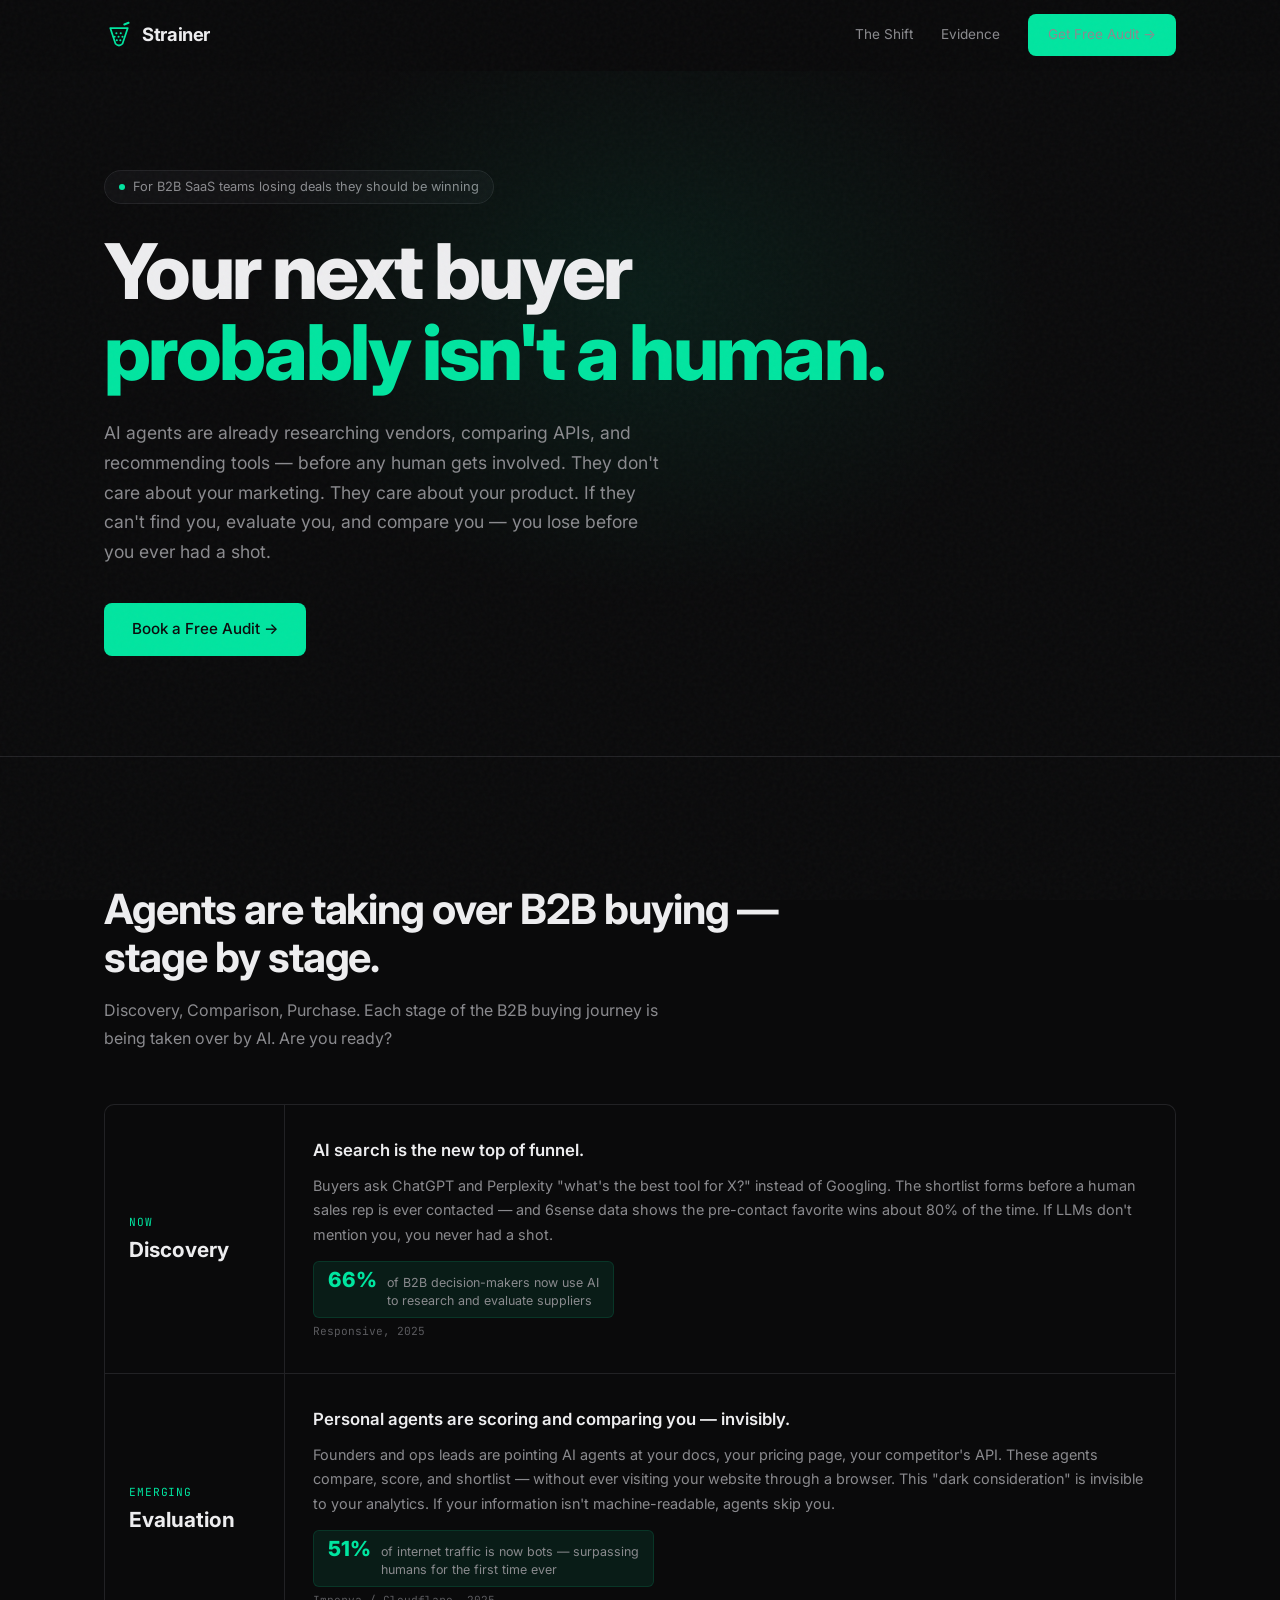
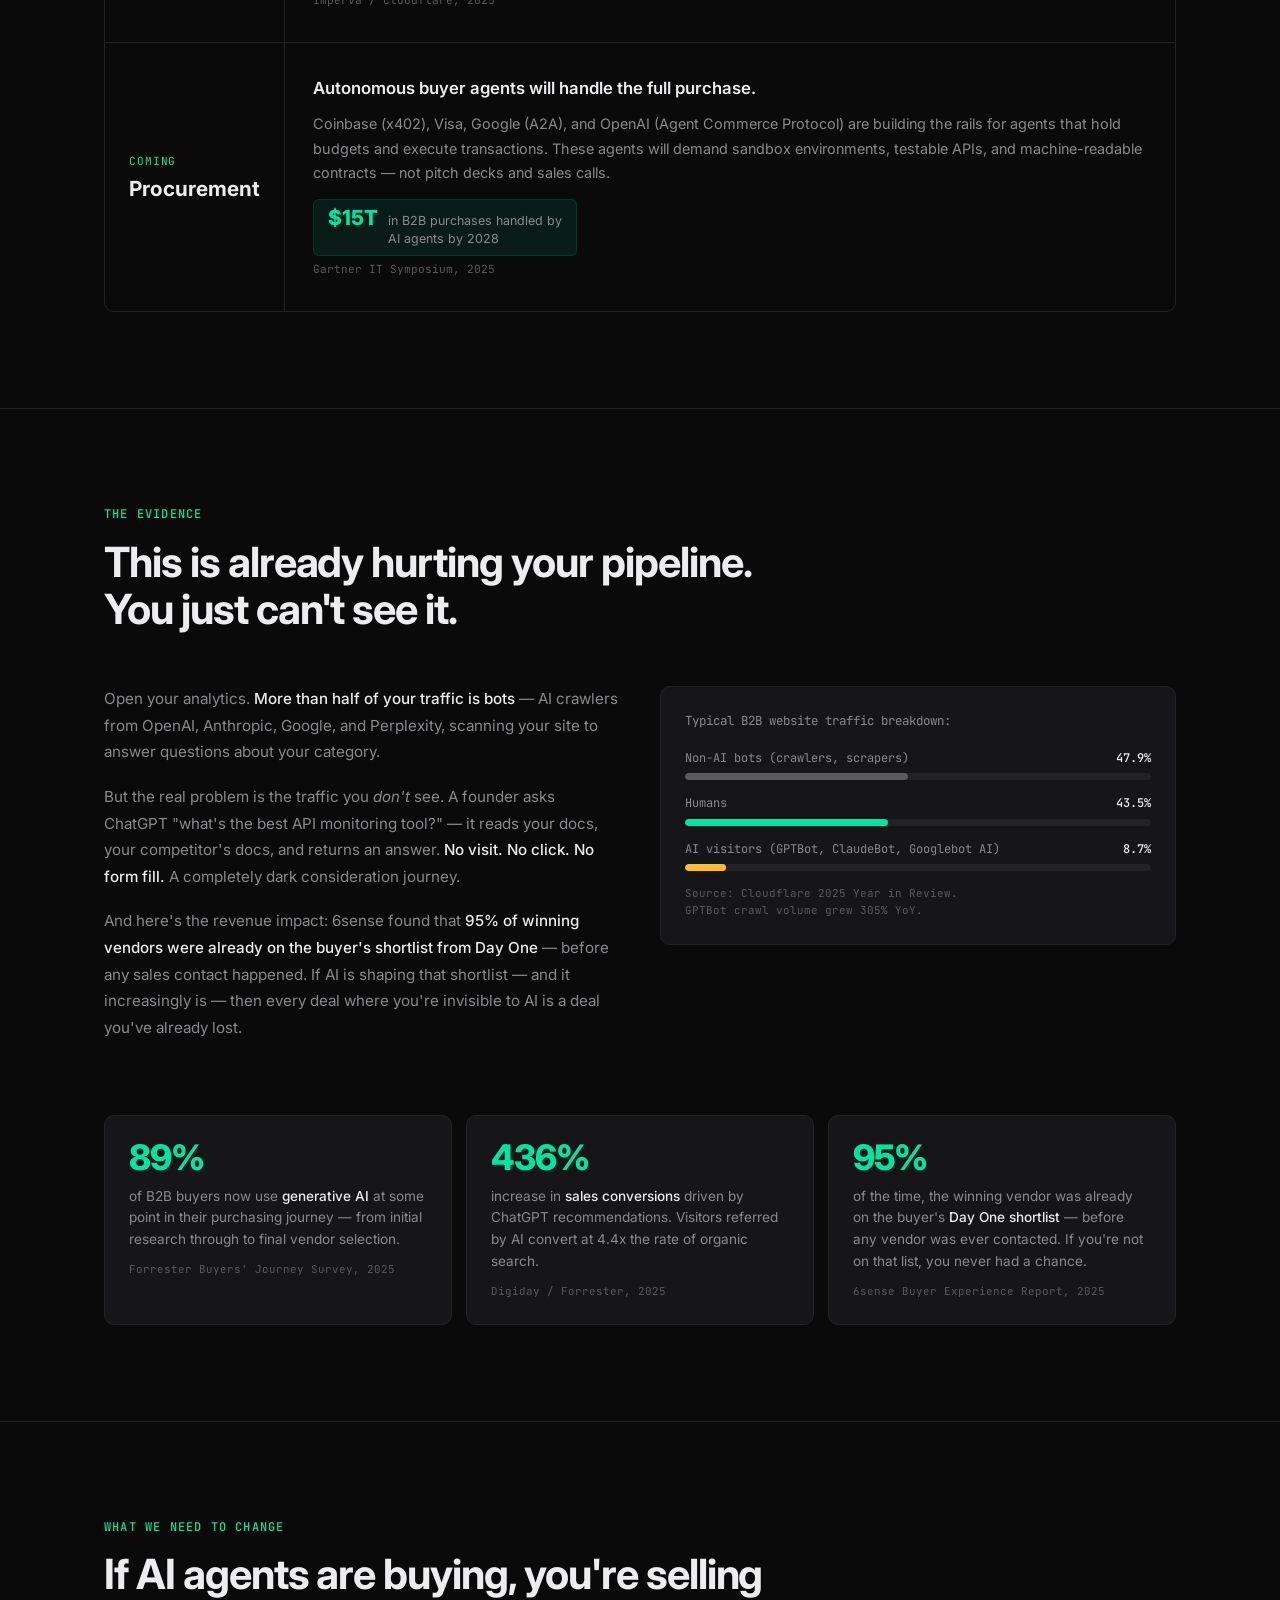
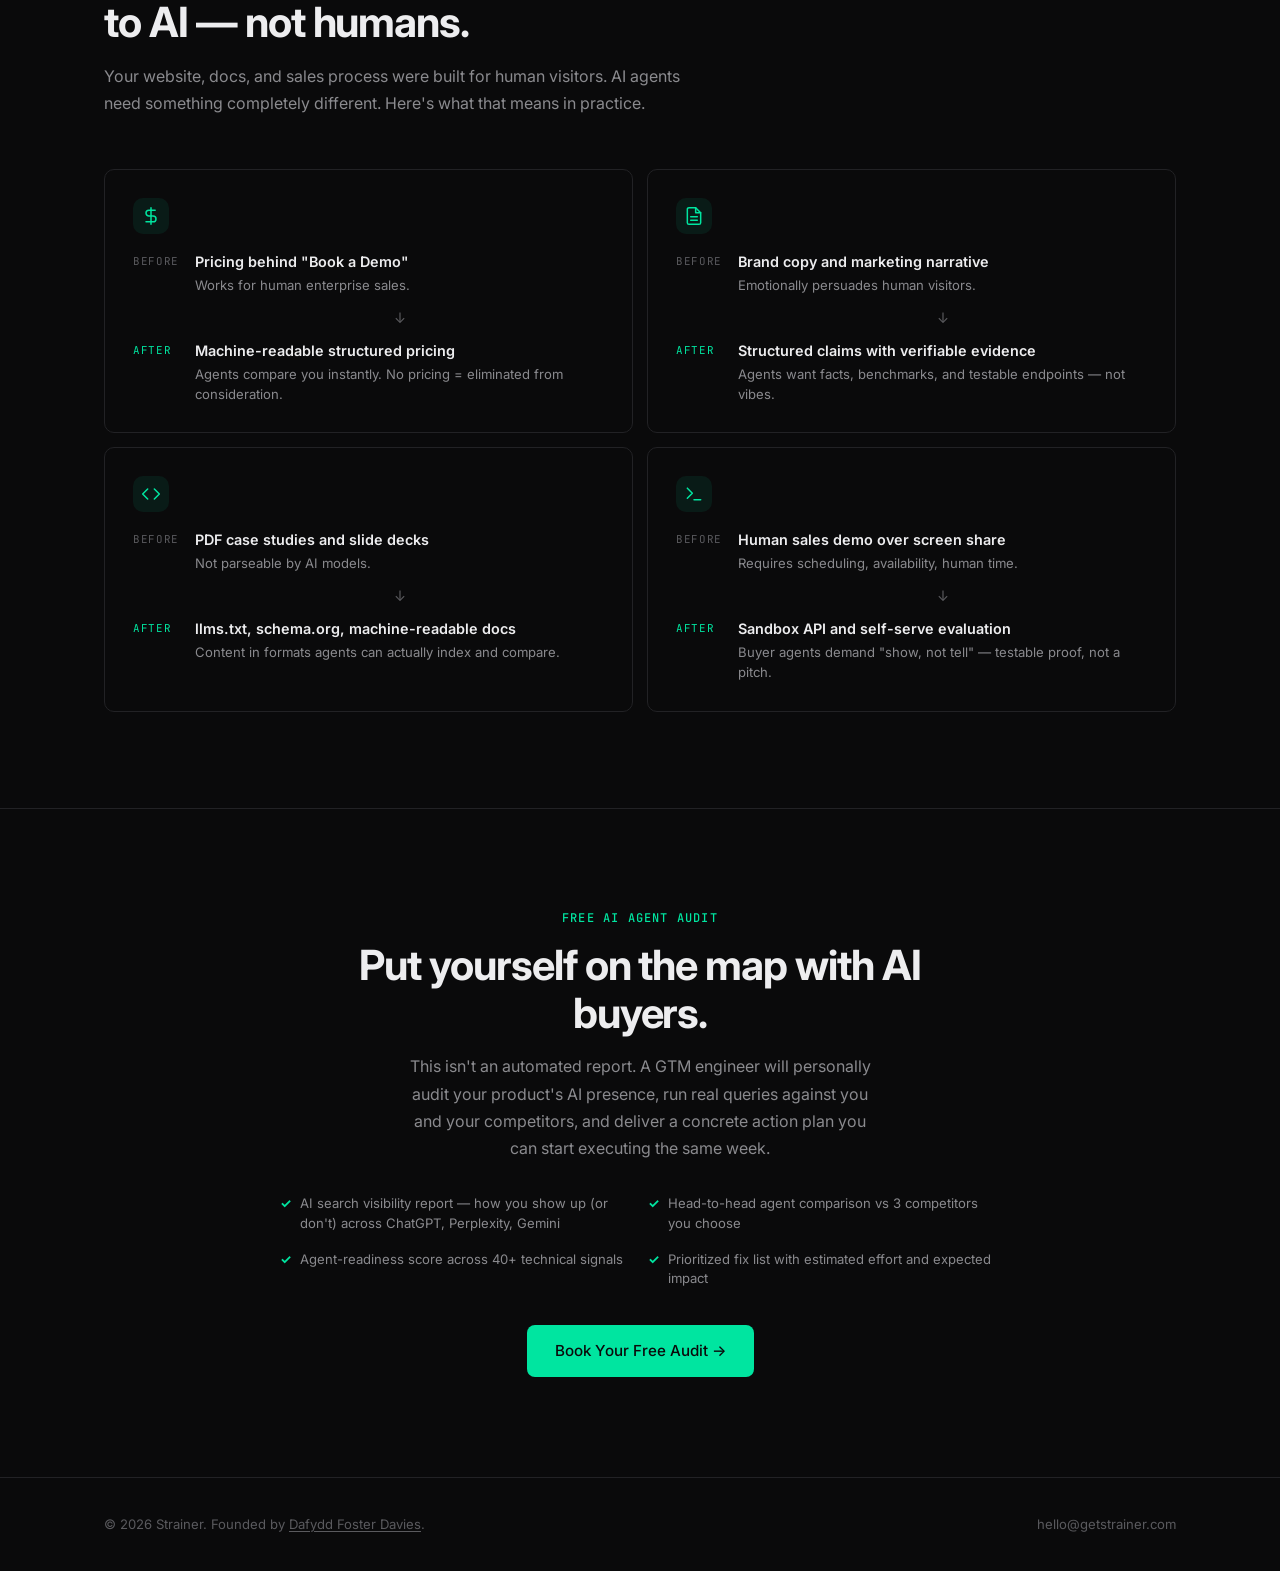
==== commit 30811431: "Name the founder on the site Nothing on getstrainer.com said who founded Strainer, so search engines" ====
--- a/index.html
+++ b/index.html
@@ -33,7 +33,17 @@
           "name": "Strainer",
           "url": "https://getstrainer.com",
           "description": "Strainer helps B2B companies become discoverable, evaluable, and purchasable by AI agents.",
-          "email": "hello@getstrainer.com"
+          "email": "hello@getstrainer.com",
+          "foundingDate": "2026",
+          "founder": {
+            "@type": "Person",
+            "@id": "https://dafyddfd.com/#dafydd",
+            "name": "Dafydd Foster Davies",
+            "alternateName": "DafyddFD",
+            "jobTitle": "Founder",
+            "url": "https://dafyddfd.com",
+            "sameAs": ["https://x.com/dafyddfd", "https://github.com/DafyddFD"]
+          }
         },
         {
           "@type": "WebSite",
@@ -371,6 +381,7 @@
         footer .container { display: flex; justify-content: space-between; align-items: center; }
         .footer-left { font-size: 0.82rem; color: var(--text-tertiary); }
         .footer-links { display: flex; gap: 20px; }
+        .footer-left a { color: inherit; text-decoration: underline; text-underline-offset: 2px; }
         .footer-links a { font-size: 0.82rem; color: var(--text-tertiary); transition: color 0.2s; }
         .footer-links a:hover { color: var(--text-secondary); }
 
@@ -680,7 +691,7 @@
     <!-- FOOTER -->
     <footer>
         <div class="container">
-            <div class="footer-left">&copy; 2026 Strainer</div>
+            <div class="footer-left">&copy; 2026 Strainer. Founded by <a href="https://dafyddfd.com" rel="author">Dafydd Foster Davies</a>.</div>
             <div class="footer-links">
                 <a href="mailto:hello@getstrainer.com">hello@getstrainer.com</a>
             </div>
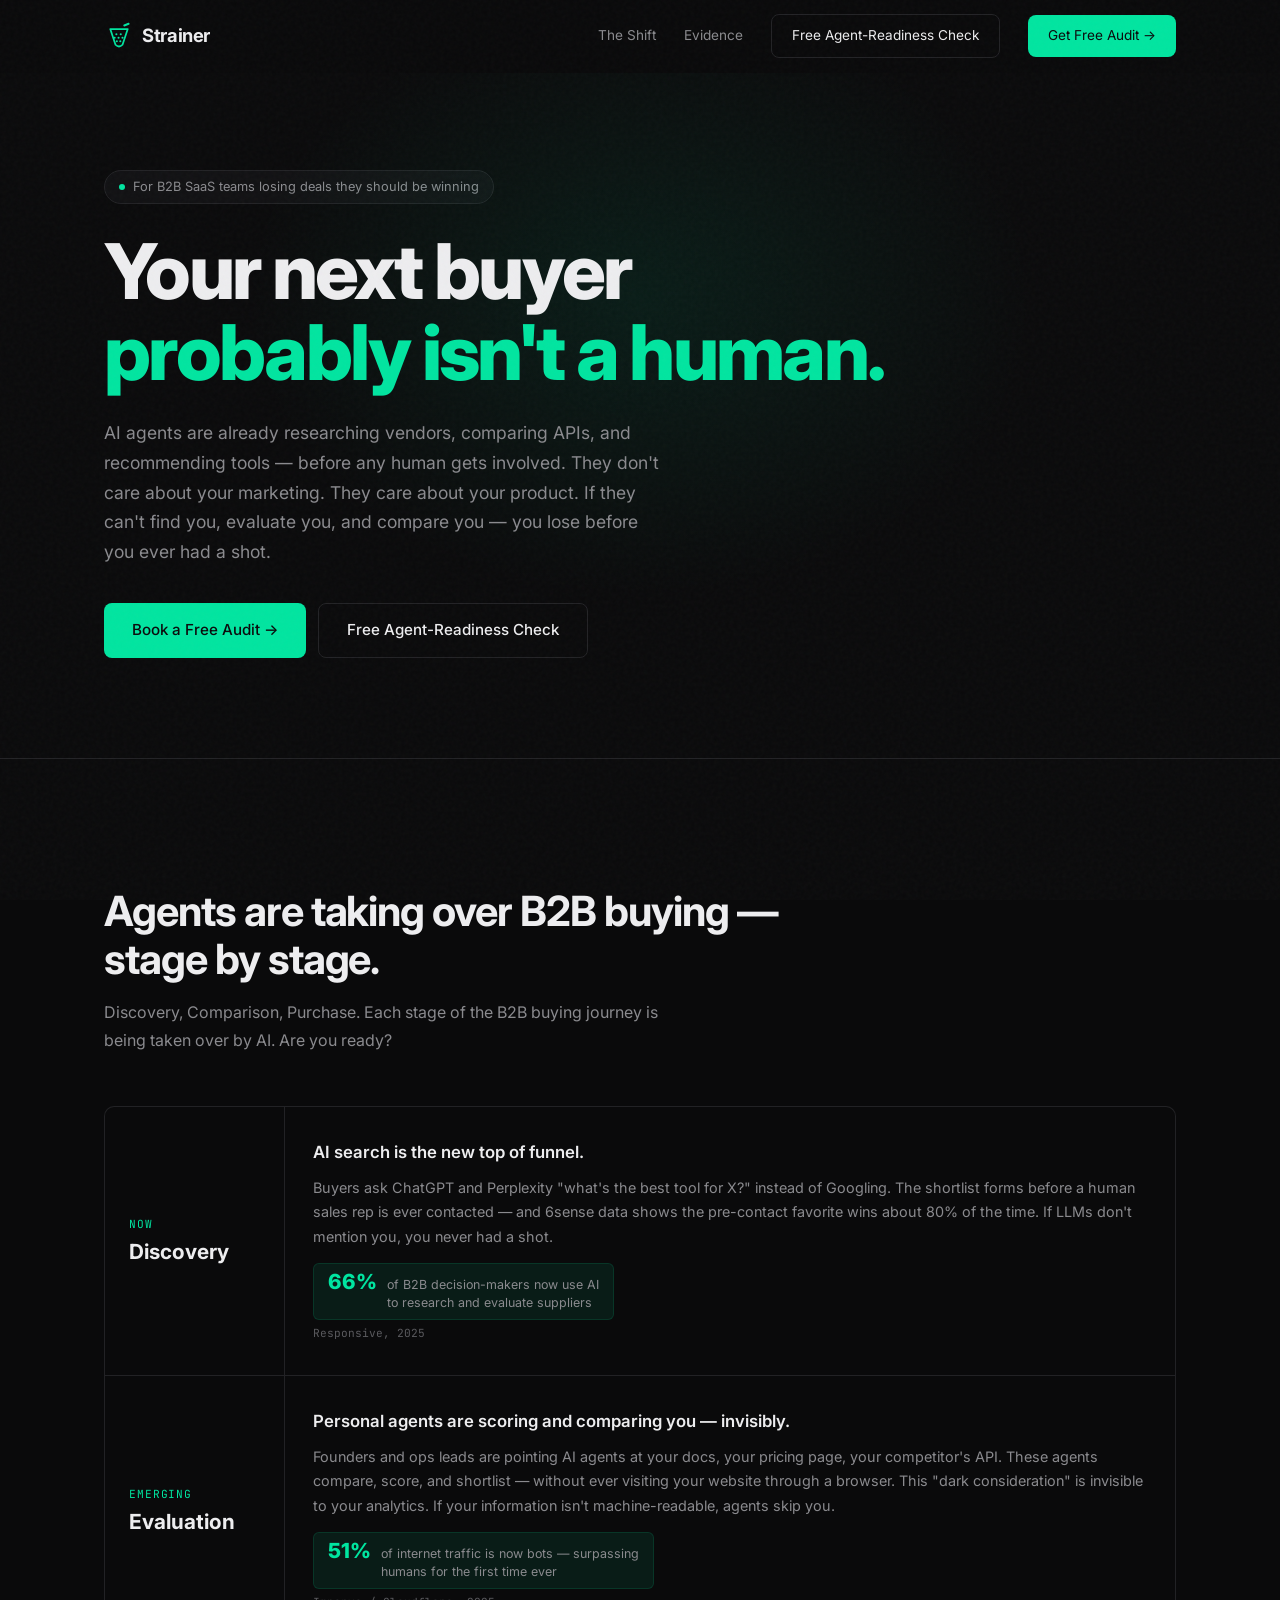
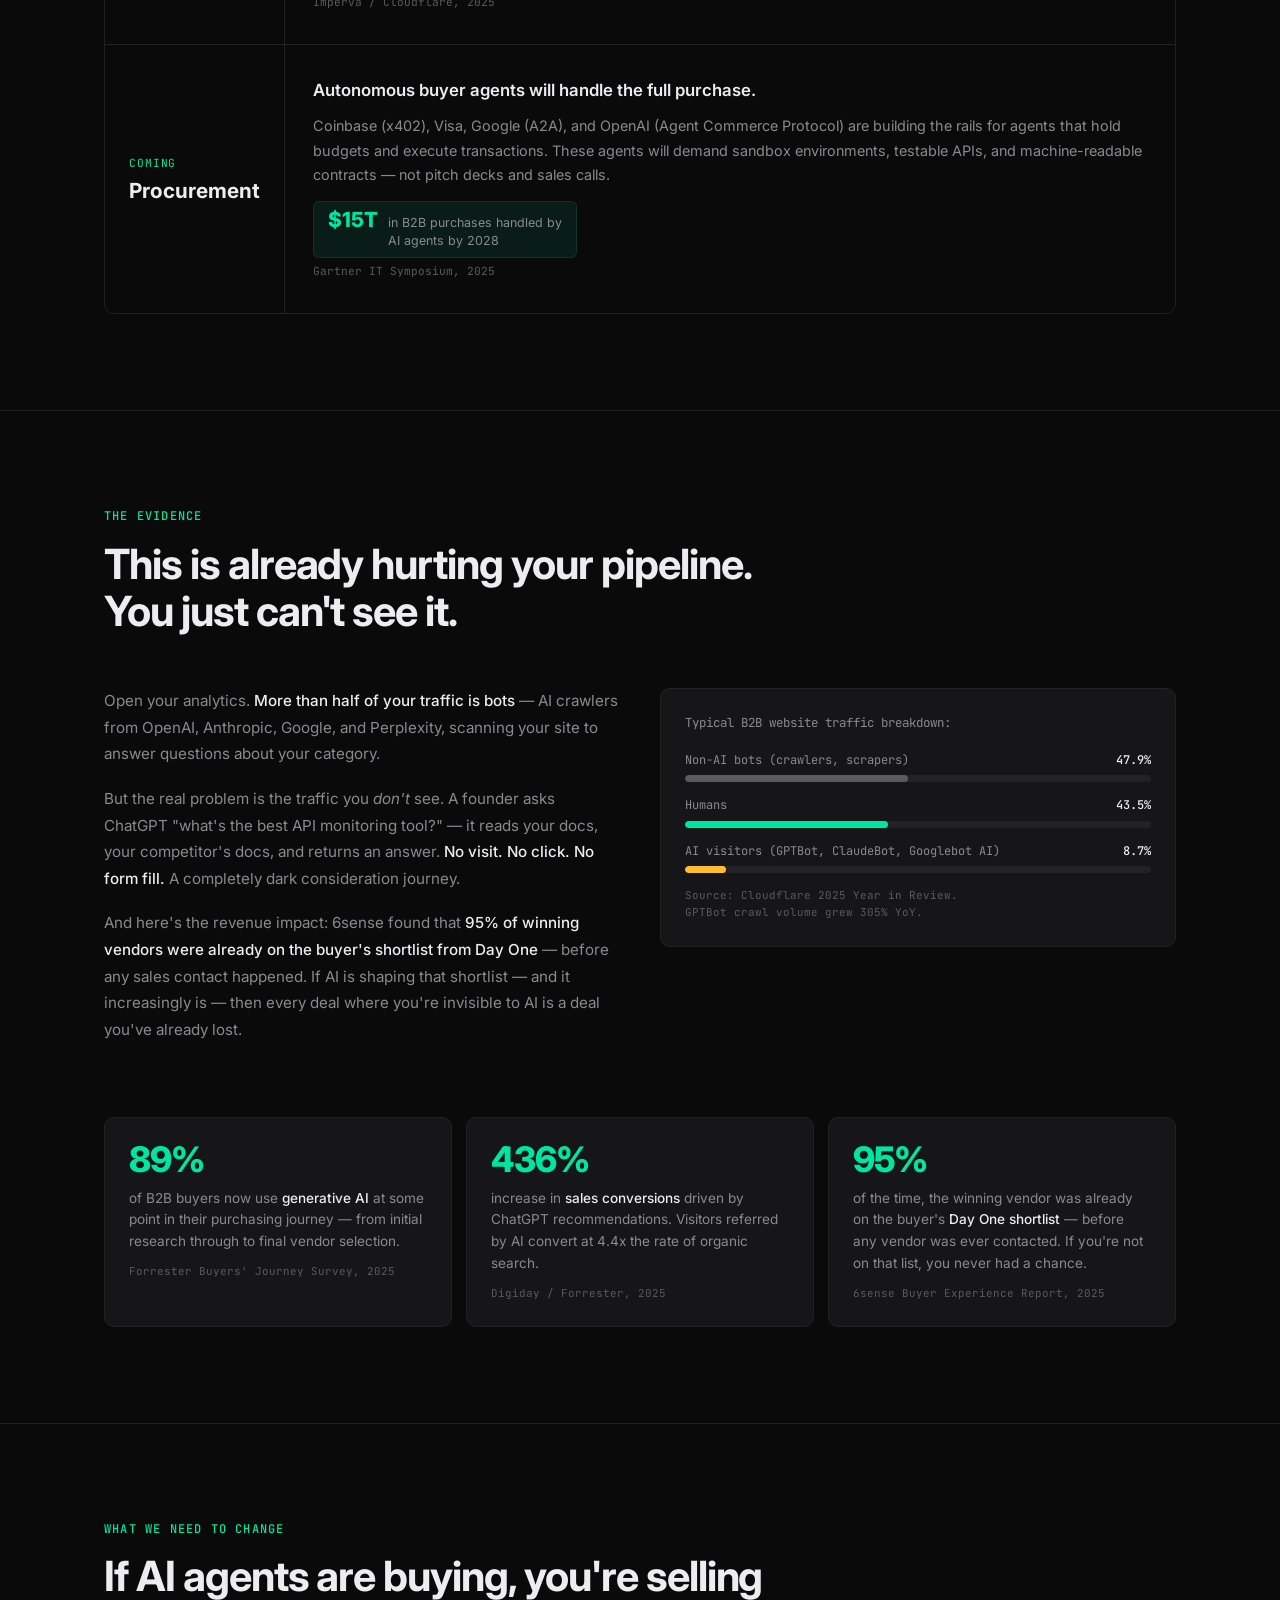
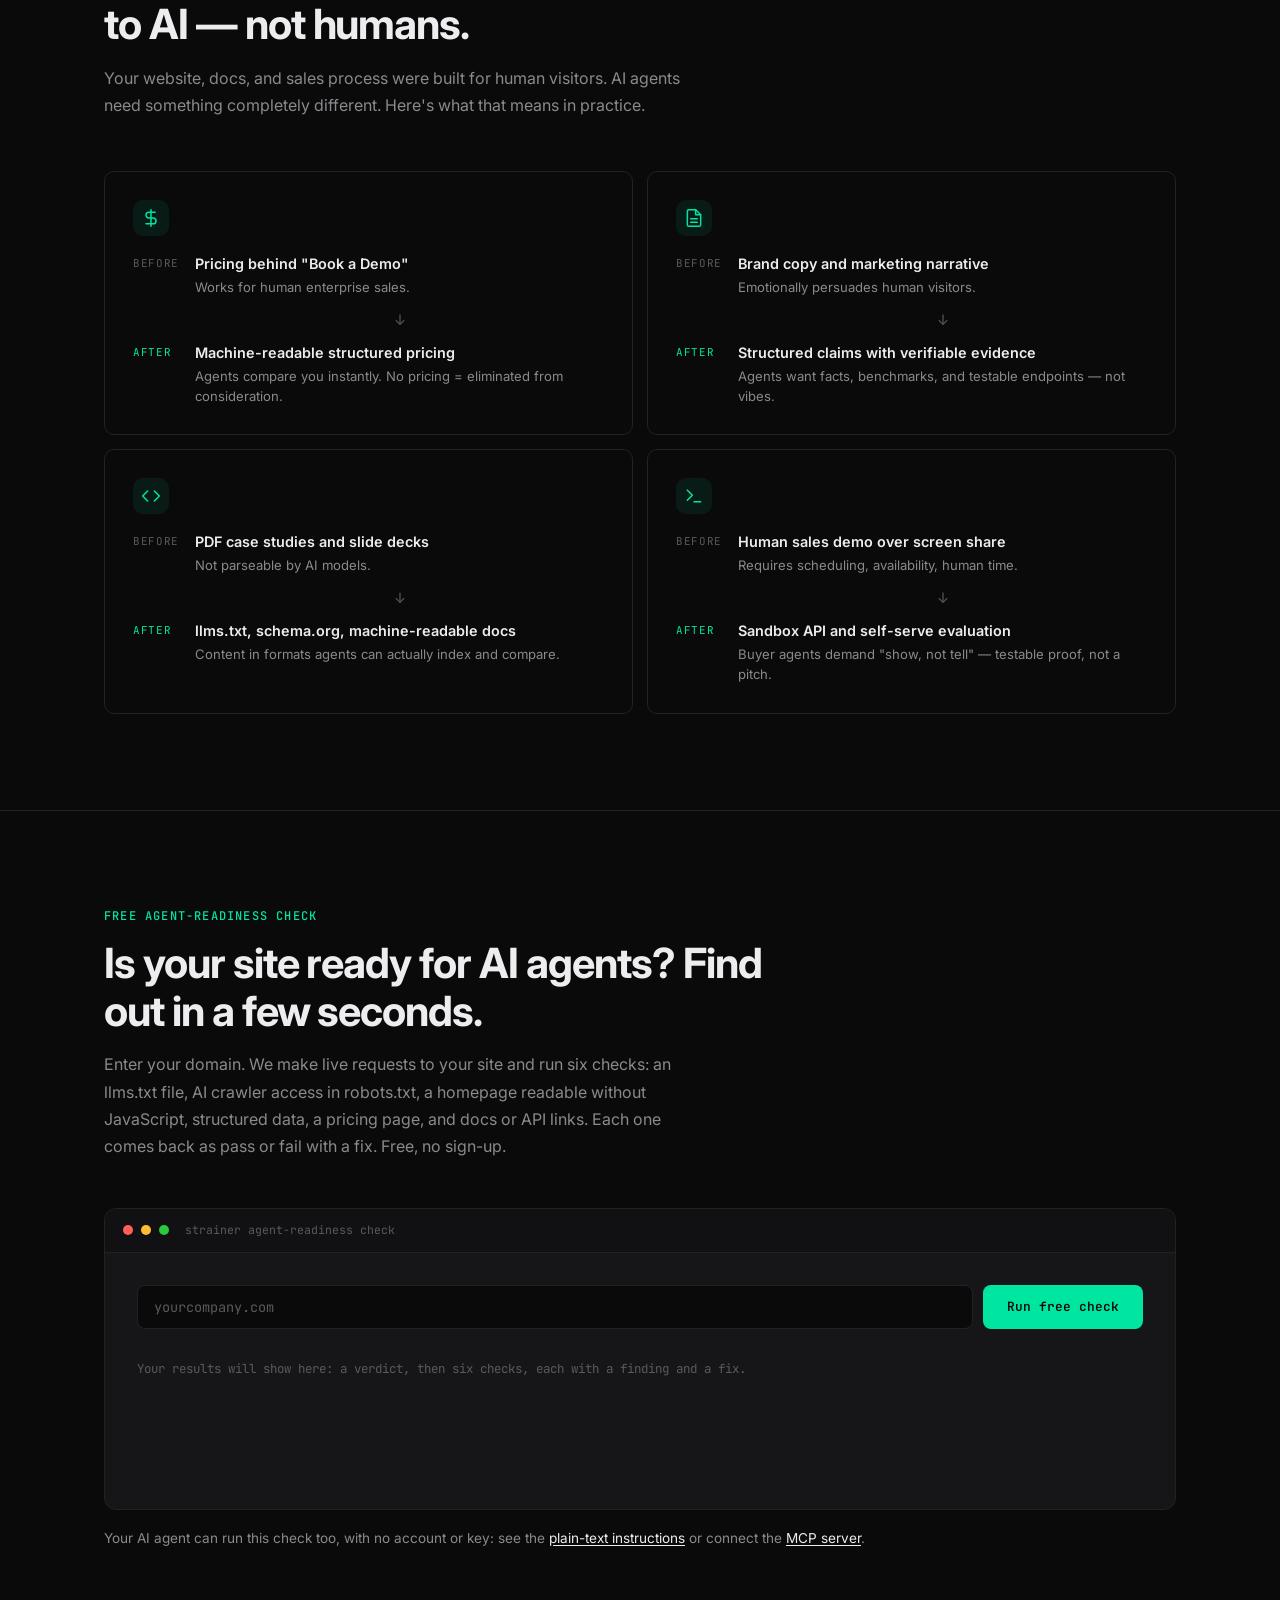
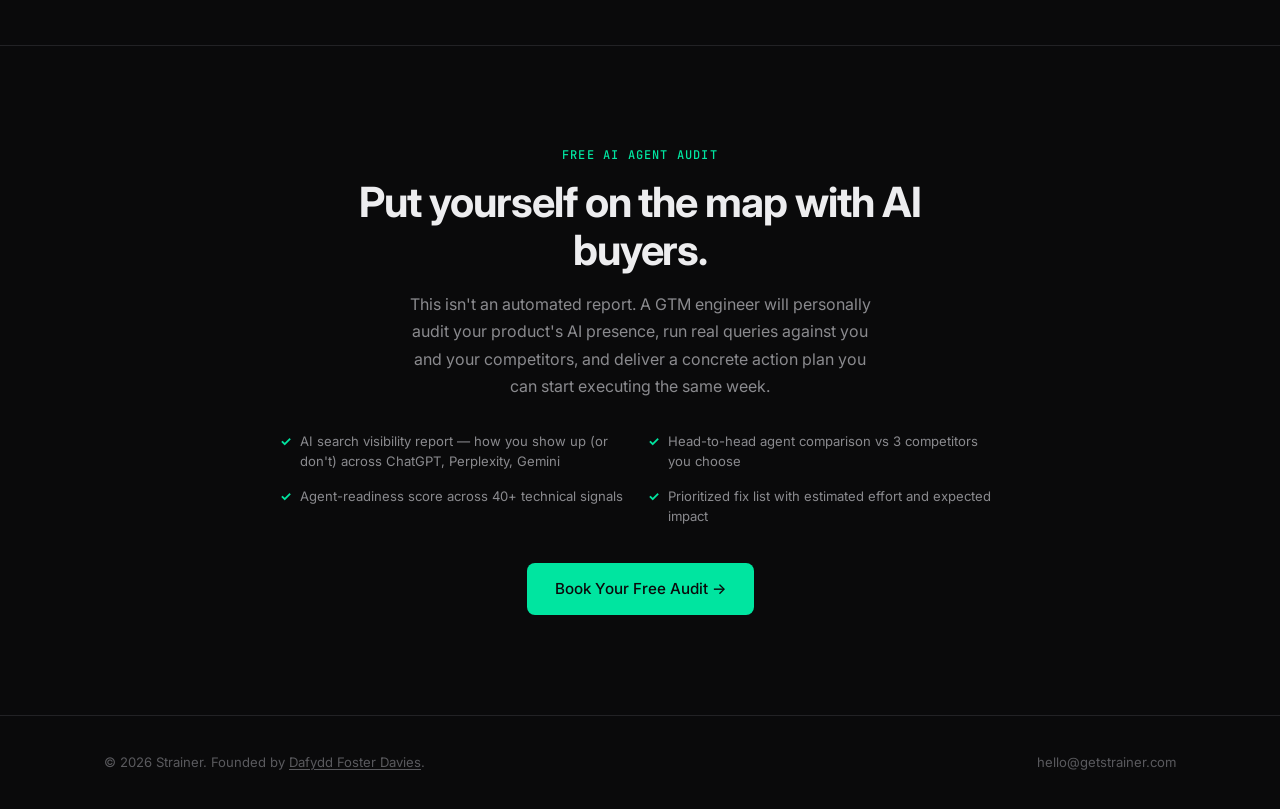
==== commit 50a8b8e9: "Put the free agent-readiness check on the homepage Adds a header button and a hero button that jump " ====
--- a/index.html
+++ b/index.html
@@ -136,7 +136,7 @@
         .nav-links a:hover { color: var(--text-primary); }
 
         .btn {
-            display: inline-flex; align-items: center; gap: 8px;
+            display: inline-flex; align-items: center; gap: 8px; white-space: nowrap;
             padding: 10px 20px; border-radius: 8px;
             font-family: var(--font-body); font-size: 0.85rem; font-weight: 500;
             cursor: pointer; transition: all 0.2s; border: none;
@@ -146,6 +146,9 @@
         .btn-ghost { background: transparent; color: var(--text-primary); border: 1px solid var(--border); }
         .btn-ghost:hover { border-color: var(--border-hover); background: var(--bg-elevated); }
         .btn-large { font-size: 0.95rem; padding: 14px 28px; }
+        /* The nav link colour above would otherwise grey out the text on header buttons */
+        .nav-links a.btn-primary, .nav-links a.btn-primary:hover { color: #0a0a0b; }
+        .nav-links a.btn-ghost { color: var(--text-primary); }
 
         /* HERO */
         .hero { padding: 170px 0 100px; position: relative; }
@@ -365,6 +368,12 @@
             display: none; align-items: center; justify-content: space-between; gap: 16px;
         }
         .scanner-cta.visible { display: flex; }
+        .scanner-cta .btn { flex-shrink: 0; }
+        #check-output { min-height: 120px; }
+        .scanner-output .fix { display: block; padding-left: 1.6em; color: var(--text-secondary); }
+        .scanner-output .gap { margin-top: 10px; }
+        .scanner-note { margin-top: 18px; font-size: 0.85rem; color: var(--text-secondary); }
+        .scanner-note a { color: var(--text-primary); text-decoration: underline; text-underline-offset: 2px; }
         .scanner-cta p { font-size: 0.9rem; color: var(--text-primary); }
         .scanner-cta p span { color: var(--text-secondary); font-size: 0.82rem; display: block; margin-top: 3px; }
 
@@ -400,6 +409,11 @@
             .evidence-grid, .nc-grid { grid-template-columns: 1fr; gap: 28px; }
             .wc-grid { grid-template-columns: 1fr; }
             .revenue-impact { grid-template-columns: 1fr; }
+        }
+
+        /* Between phone and desktop widths the two text links make room for the two header buttons */
+        @media (min-width: 641px) and (max-width: 860px) {
+            .nav-links a:not(.btn) { display: none; }
         }
 
         @media (max-width: 640px) {
@@ -454,6 +468,7 @@
             <div class="nav-links">
                 <a href="#shift">The Shift</a>
                 <a href="#evidence">Evidence</a>
+                <a href="#check" class="btn btn-ghost">Free Agent-Readiness Check</a>
                 <a href="https://calendly.com/dafydd-getstrainer/30min" target="_blank" class="btn btn-primary">Get Free Audit →</a>
             </div>
         </div>
@@ -470,6 +485,7 @@
             <p class="reveal">AI agents are already researching vendors, comparing APIs, and recommending tools — before any human gets involved. They don't care about your marketing. They care about your product. If they can't find you, evaluate you, and compare you — you lose before you ever had a shot.</p>
             <div class="hero-ctas reveal">
                 <a href="https://calendly.com/dafydd-getstrainer/30min" target="_blank" class="btn btn-primary btn-large">Book a Free Audit →</a>
+                <a href="#check" class="btn btn-ghost btn-large">Free Agent-Readiness Check</a>
             </div>
         </div>
     </section>
@@ -670,6 +686,36 @@
         </div>
     </section>
 
+    <!-- FREE AGENT-READINESS CHECK: runs the same free check agents use at /check, /api/check and /mcp -->
+    <section class="scanner" id="check">
+        <div class="container">
+            <div class="section-label reveal">Free Agent-Readiness Check</div>
+            <h2 class="section-heading reveal">Is your site ready for AI agents? Find out in a few seconds.</h2>
+            <p class="section-sub reveal">Enter your domain. We make live requests to your site and run six checks: an llms.txt file, AI crawler access in robots.txt, a homepage readable without JavaScript, structured data, a pricing page, and docs or API links. Each one comes back as pass or fail with a fix. Free, no sign-up.</p>
+
+            <div class="scanner-box reveal">
+                <div class="scanner-header">
+                    <span class="scanner-dot"></span><span class="scanner-dot"></span><span class="scanner-dot"></span>
+                    <span class="scanner-title">strainer agent-readiness check</span>
+                </div>
+                <div class="scanner-body">
+                    <form class="scanner-input-row" id="check-form">
+                        <input class="scanner-input" id="check-input" type="text" inputmode="url" autocomplete="url" autocapitalize="none" spellcheck="false" placeholder="yourcompany.com" aria-label="Website to check" required>
+                        <button class="scan-btn" id="check-btn" type="submit">Run free check</button>
+                    </form>
+                    <div class="scanner-output" id="check-output" aria-live="polite">
+                        <div>Your results will show here: a verdict, then six checks, each with a finding and a fix.</div>
+                    </div>
+                    <div class="scanner-cta" id="check-cta">
+                        <p>This check covers the technical basics only.<span>The free audit looks at how ChatGPT, Perplexity and Gemini answer when buyers ask about you and your competitors.</span></p>
+                        <a href="https://calendly.com/dafydd-getstrainer/30min" target="_blank" class="btn btn-primary">Book a Free Audit →</a>
+                    </div>
+                </div>
+            </div>
+            <p class="scanner-note reveal">Your AI agent can run this check too, with no account or key: see the <a href="/check">plain-text instructions</a> or connect the <a href="/mcp">MCP server</a>.</p>
+        </div>
+    </section>
+
     <!-- FINAL CTA -->
     <section class="final-cta">
         <div class="container">
@@ -702,6 +748,8 @@
         // Nav
         const nav = document.getElementById('nav');
         window.addEventListener('scroll', () => nav.classList.toggle('scrolled', window.scrollY > 20));
+        // On phones, close the open menu once a link in it is tapped
+        document.querySelectorAll('.nav-links a').forEach(a => a.addEventListener('click', () => document.querySelector('.nav-links').classList.remove('open')));
 
         // Reveal
         const obs = new IntersectionObserver((entries) => {
@@ -710,6 +758,78 @@
         document.querySelectorAll('.reveal').forEach(el => obs.observe(el));
         setTimeout(() => document.querySelectorAll('.hero .reveal').forEach(el => el.classList.add('visible')), 80);
 
+        // Free agent-readiness check. Calls the same free API that agents use (/api/check).
+        // Results are written with textContent only: findings quote text from other people's sites.
+        const checkForm = document.getElementById('check-form');
+        const checkInput = document.getElementById('check-input');
+        const checkBtn = document.getElementById('check-btn');
+        const checkOut = document.getElementById('check-output');
+        const checkCta = document.getElementById('check-cta');
+        let checkLines = 0;
+
+        function checkLine(text, cls) {
+            const el = document.createElement('div');
+            el.className = 'line' + (cls ? ' ' + cls : '');
+            el.style.animationDelay = (checkLines++ * 60) + 'ms';
+            el.textContent = text;
+            checkOut.appendChild(el);
+        }
+
+        function checkStart(domain) {
+            checkOut.replaceChildren();
+            checkLines = 0;
+            checkLine('$ check ' + domain, 'cmd');
+        }
+
+        function checkRender(report) {
+            const verdictClass = { 'Ready': 'ok', 'Partly ready': 'warn', 'Not ready': 'err', 'Could not check': 'warn' };
+            const status = { pass: ['PASS', 'ok'], fail: ['FAIL', 'err'], unknown: ['UNKNOWN', 'warn'] };
+            checkStart(report.url);
+            checkLine('Verdict: ' + report.verdict + ' (' + report.passed + ' of ' + report.total + ' checks passed)', (verdictClass[report.verdict] || 'info') + ' gap');
+            report.checks.forEach((check) => {
+                const [label, cls] = status[check.status] || status.unknown;
+                checkLine(label + '  ' + check.title, cls + ' gap');
+                checkLine(check.finding, 'fix');
+                if (check.fix) checkLine('Fix: ' + check.fix, 'fix');
+            });
+            checkLine('Based on live requests to the site just now.', 'info gap');
+            checkCta.classList.add('visible');
+        }
+
+        checkForm.addEventListener('submit', async (event) => {
+            event.preventDefault();
+            const domain = checkInput.value.trim();
+            if (!domain) return;
+            checkBtn.disabled = true;
+            checkBtn.textContent = 'Checking...';
+            checkCta.classList.remove('visible');
+            checkStart(domain);
+            checkLine('Making live requests to the site. This takes a few seconds.', 'info');
+            let verdict = 'error';
+            try {
+                const response = await fetch('/api/check?url=' + encodeURIComponent(domain), { headers: { Accept: 'application/json' } });
+                const data = await response.json();
+                if (response.ok && data.kind === 'agent_readiness') {
+                    checkRender(data);
+                    verdict = data.verdict;
+                } else {
+                    checkStart(domain);
+                    checkLine(data.message || 'The check failed. Try again.', 'err gap');
+                }
+            } catch (error) {
+                checkStart(domain);
+                checkLine('The check could not be reached. Try again in a minute.', 'err gap');
+            } finally {
+                checkBtn.disabled = false;
+                checkBtn.textContent = 'Run free check';
+            }
+            // Count runs in the analytics already on this page. The domain itself is not sent to them.
+            try {
+                if (window.plausible) plausible('Readiness check', { props: { verdict } });
+                if (window.posthog) posthog.capture('readiness_check', { verdict });
+            } catch (error) {}
+        });
+
     </script>
 </body>
 </html>
